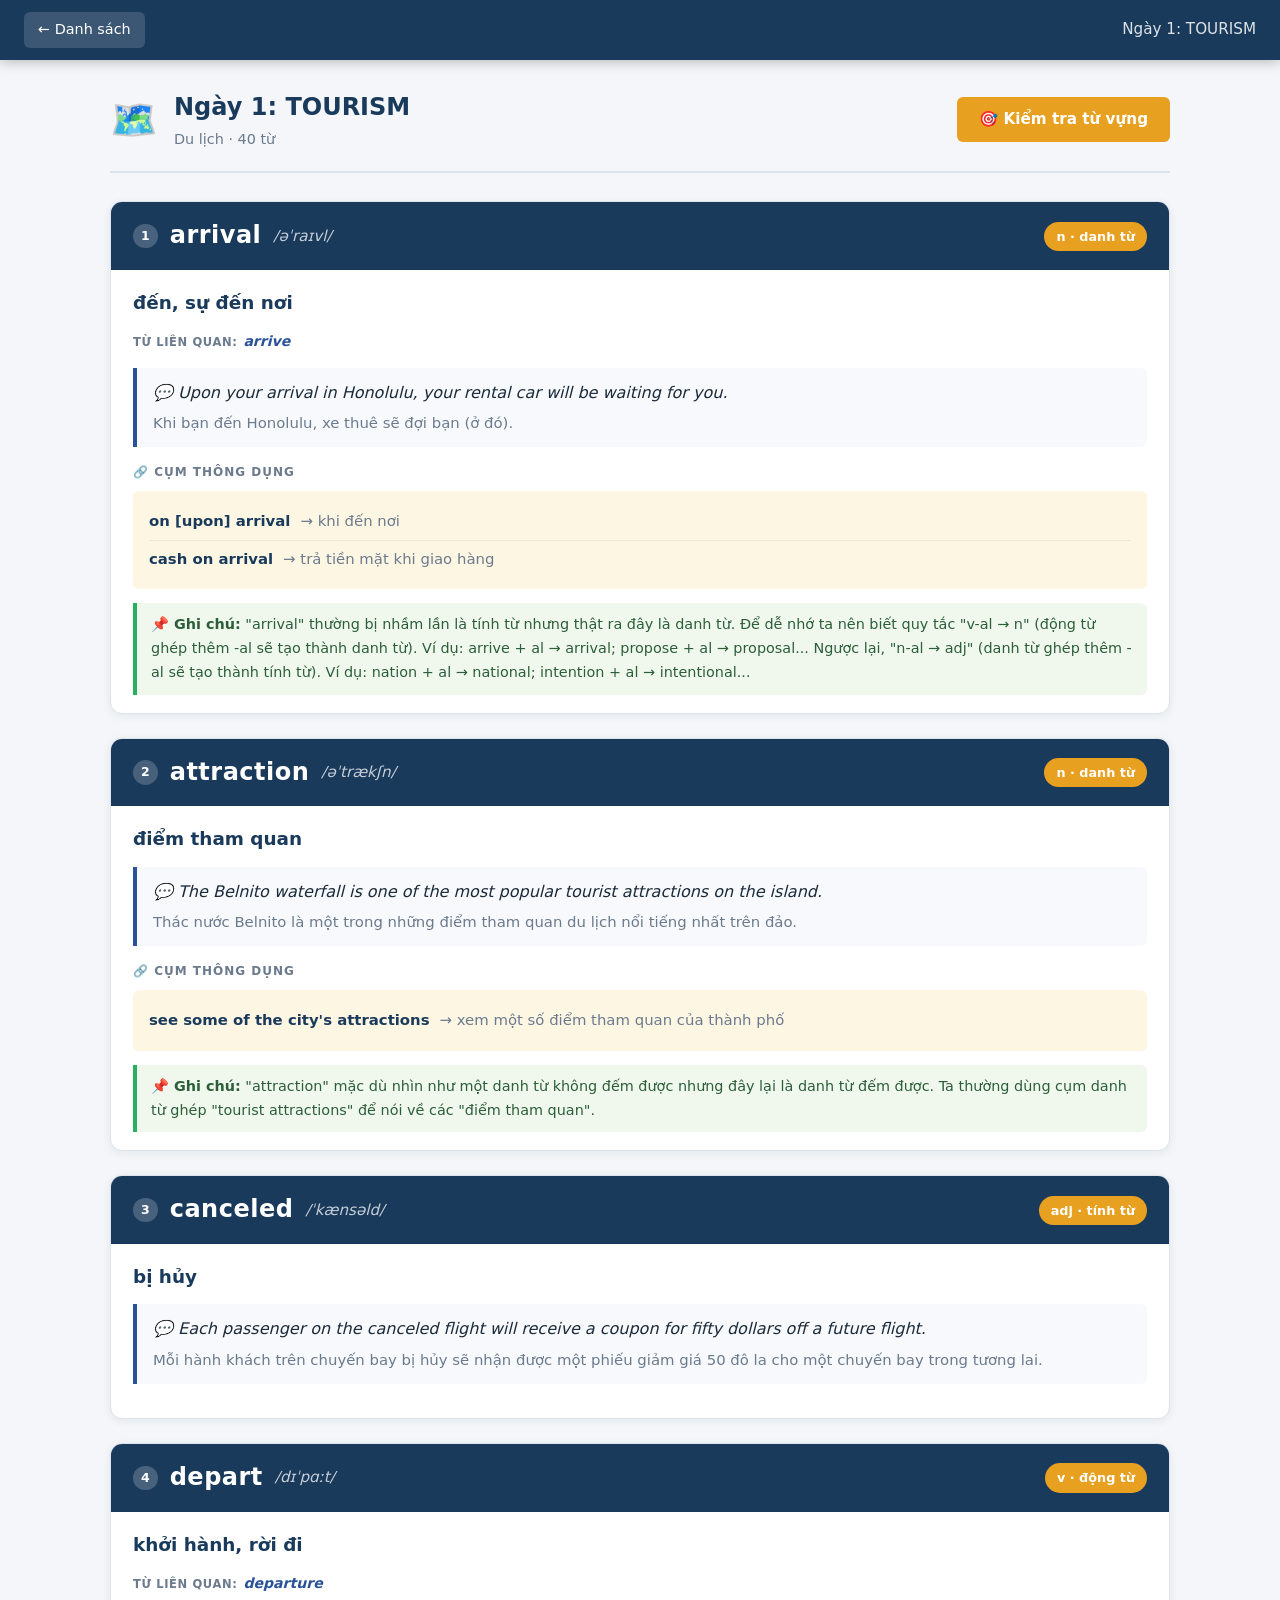
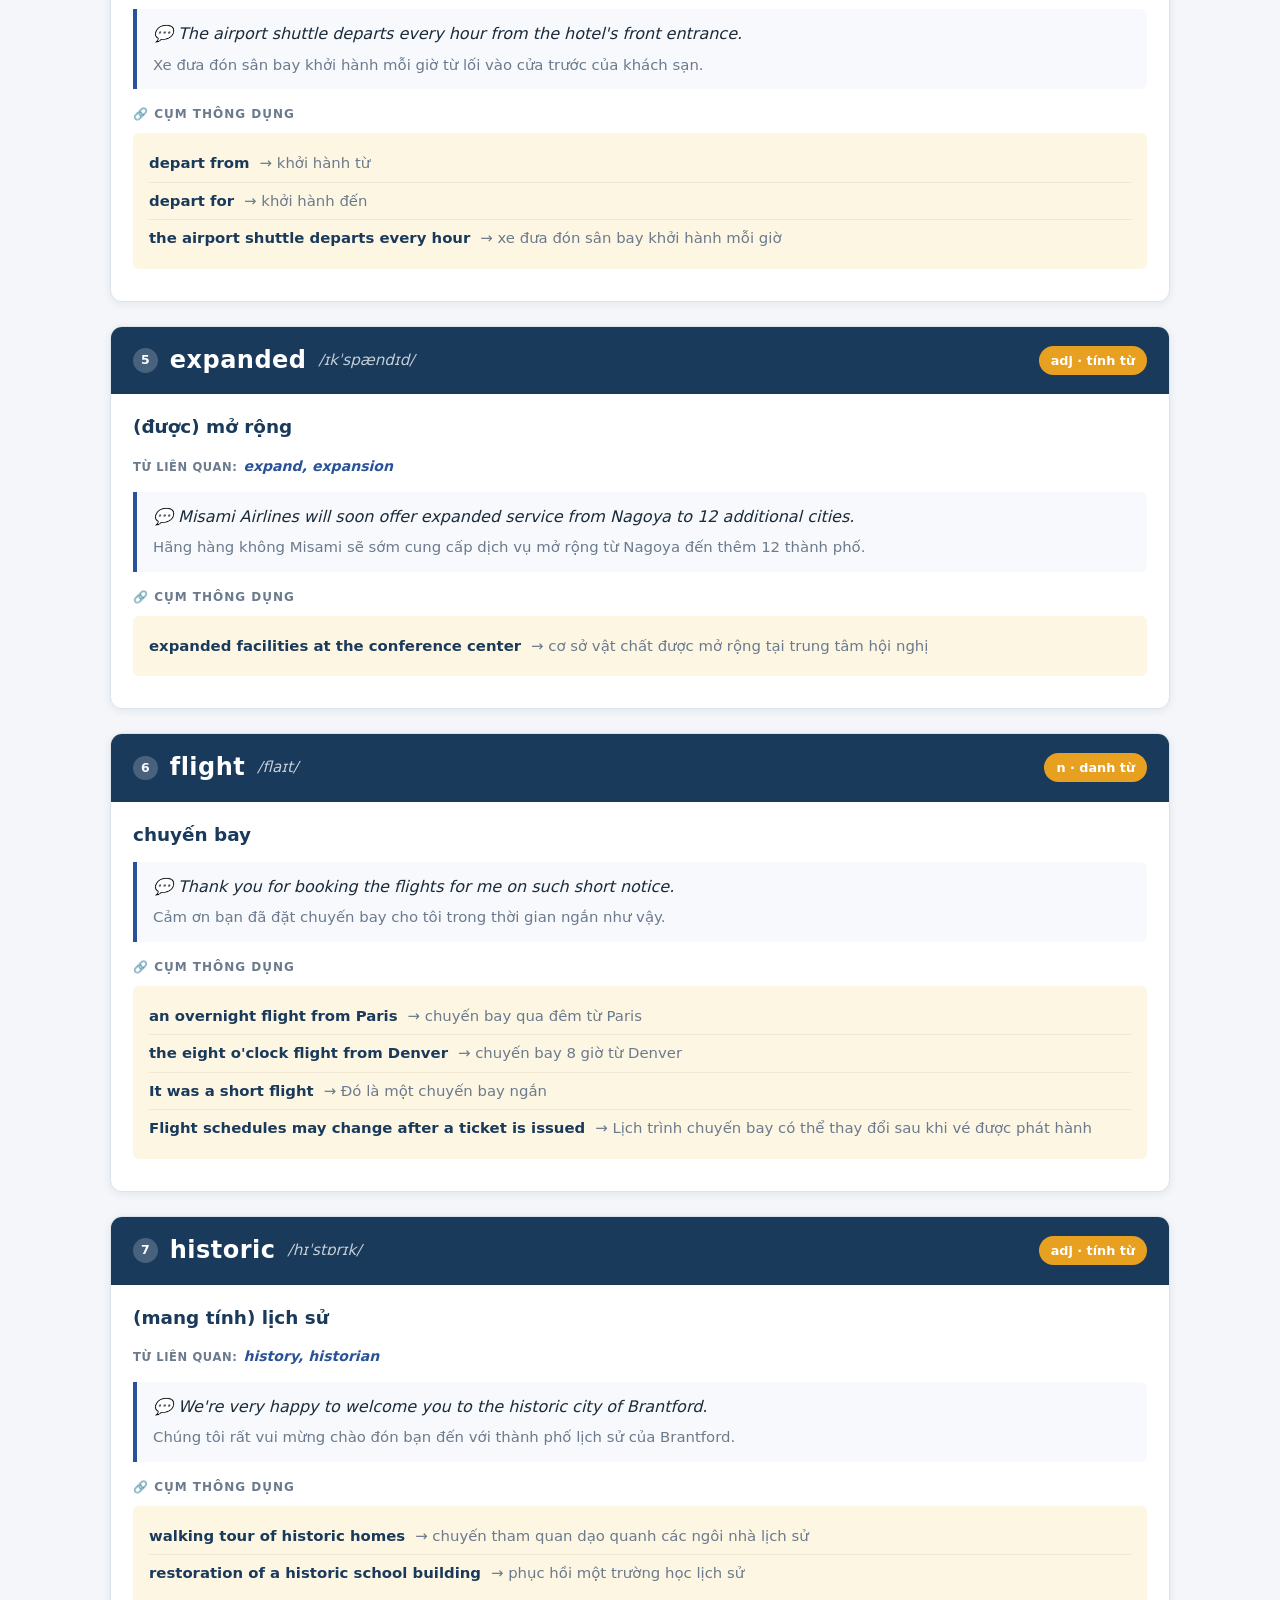
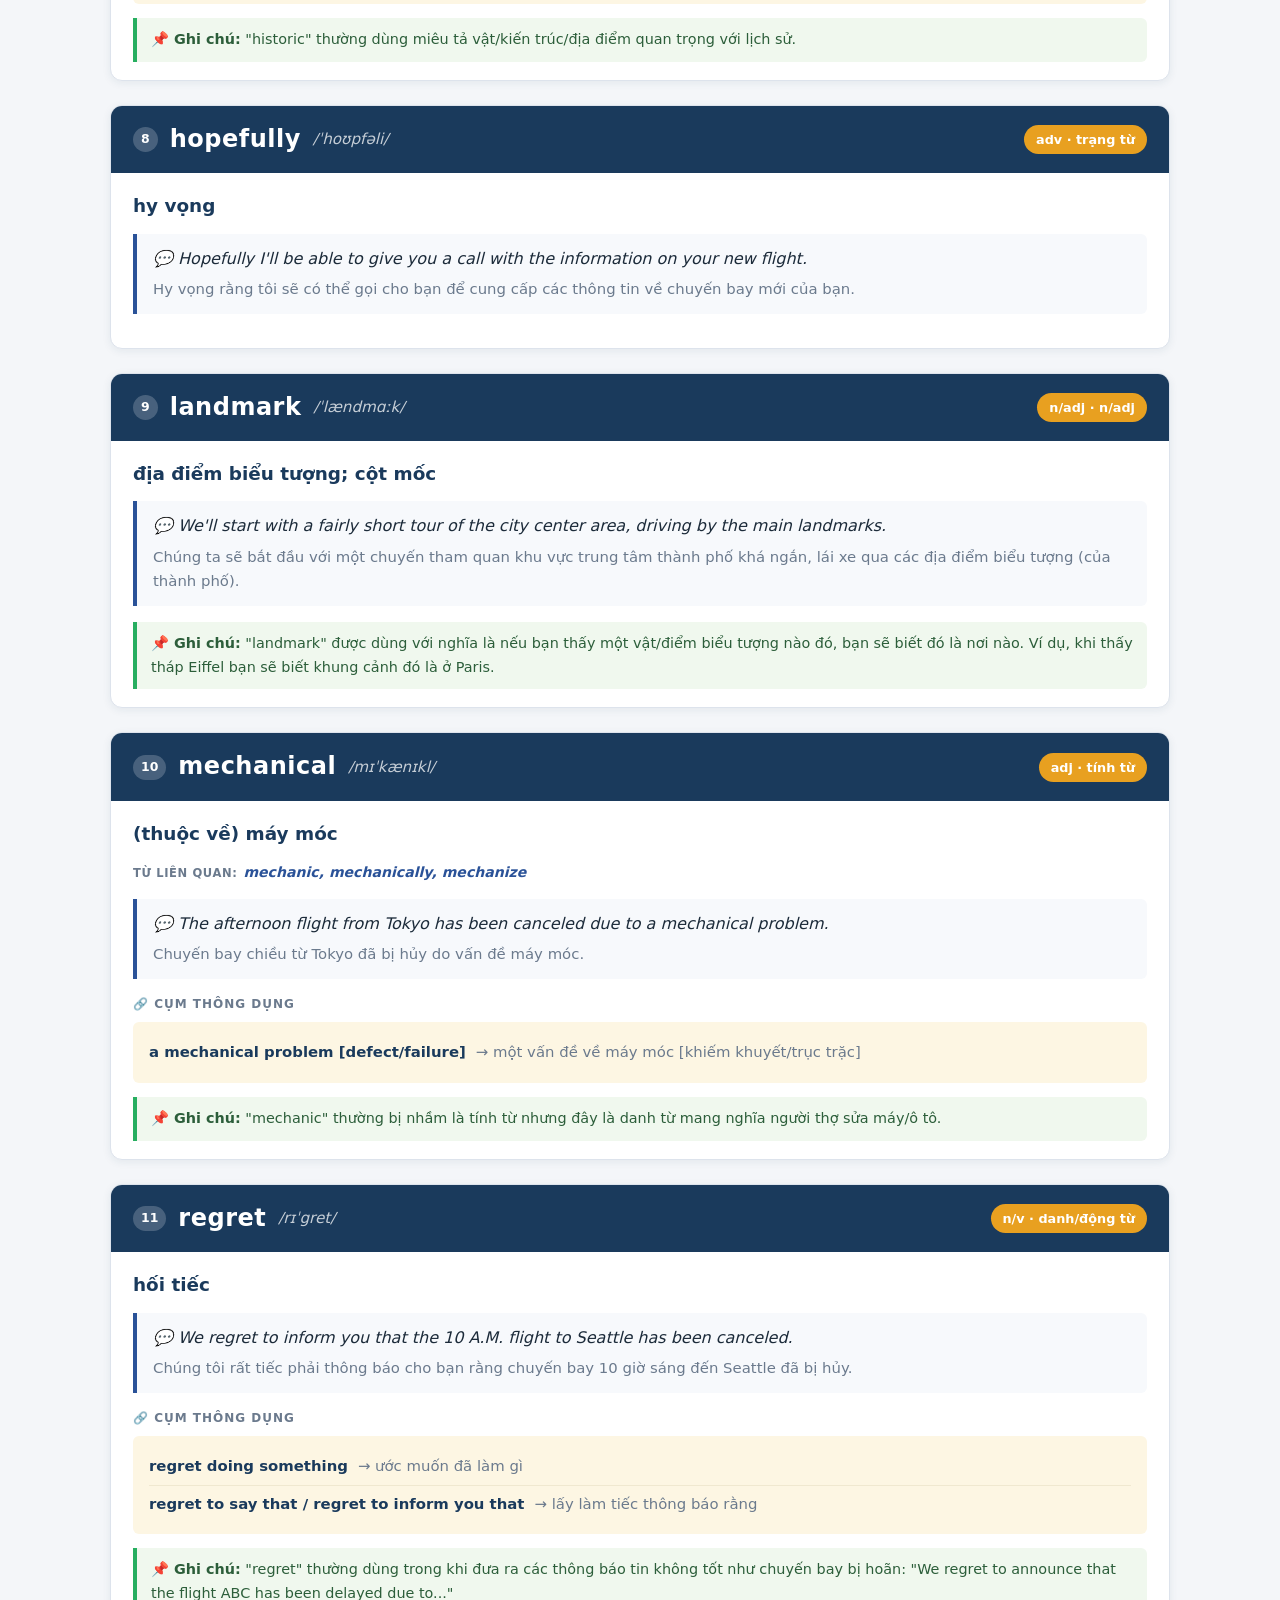
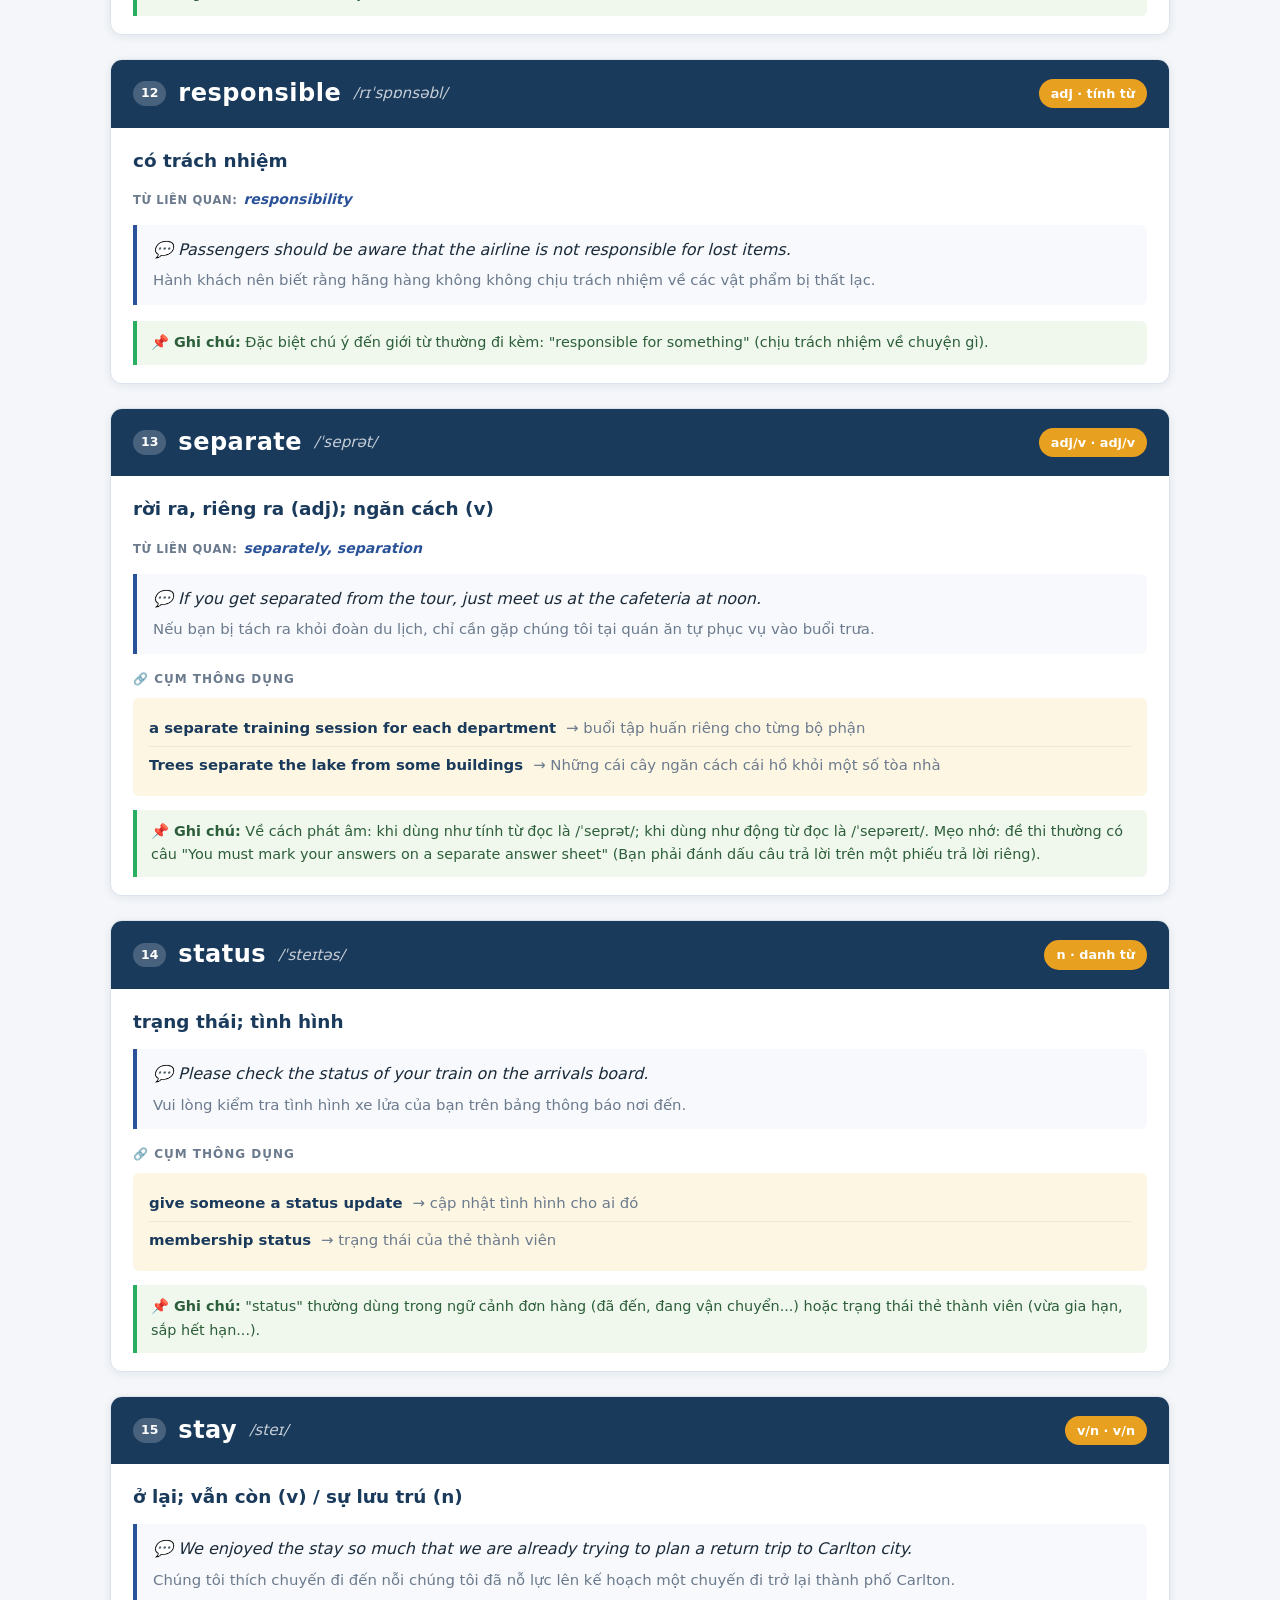
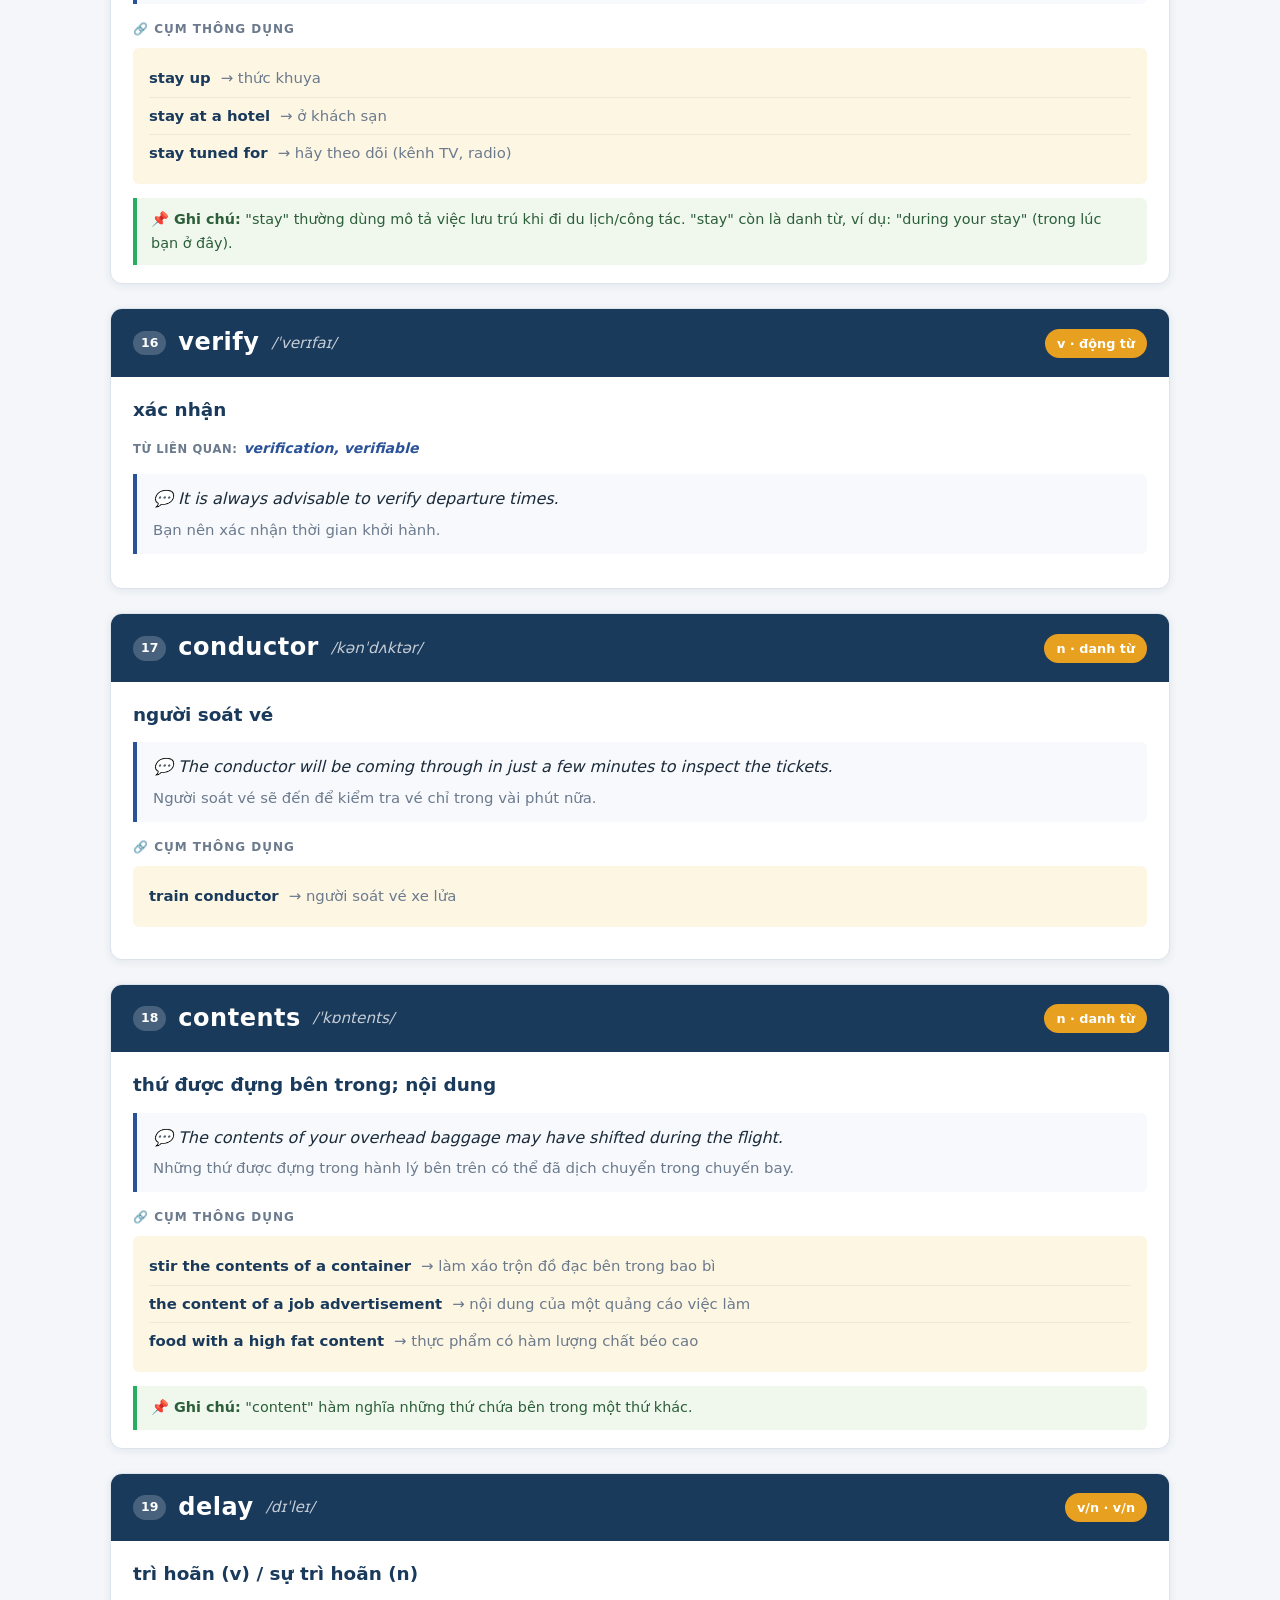
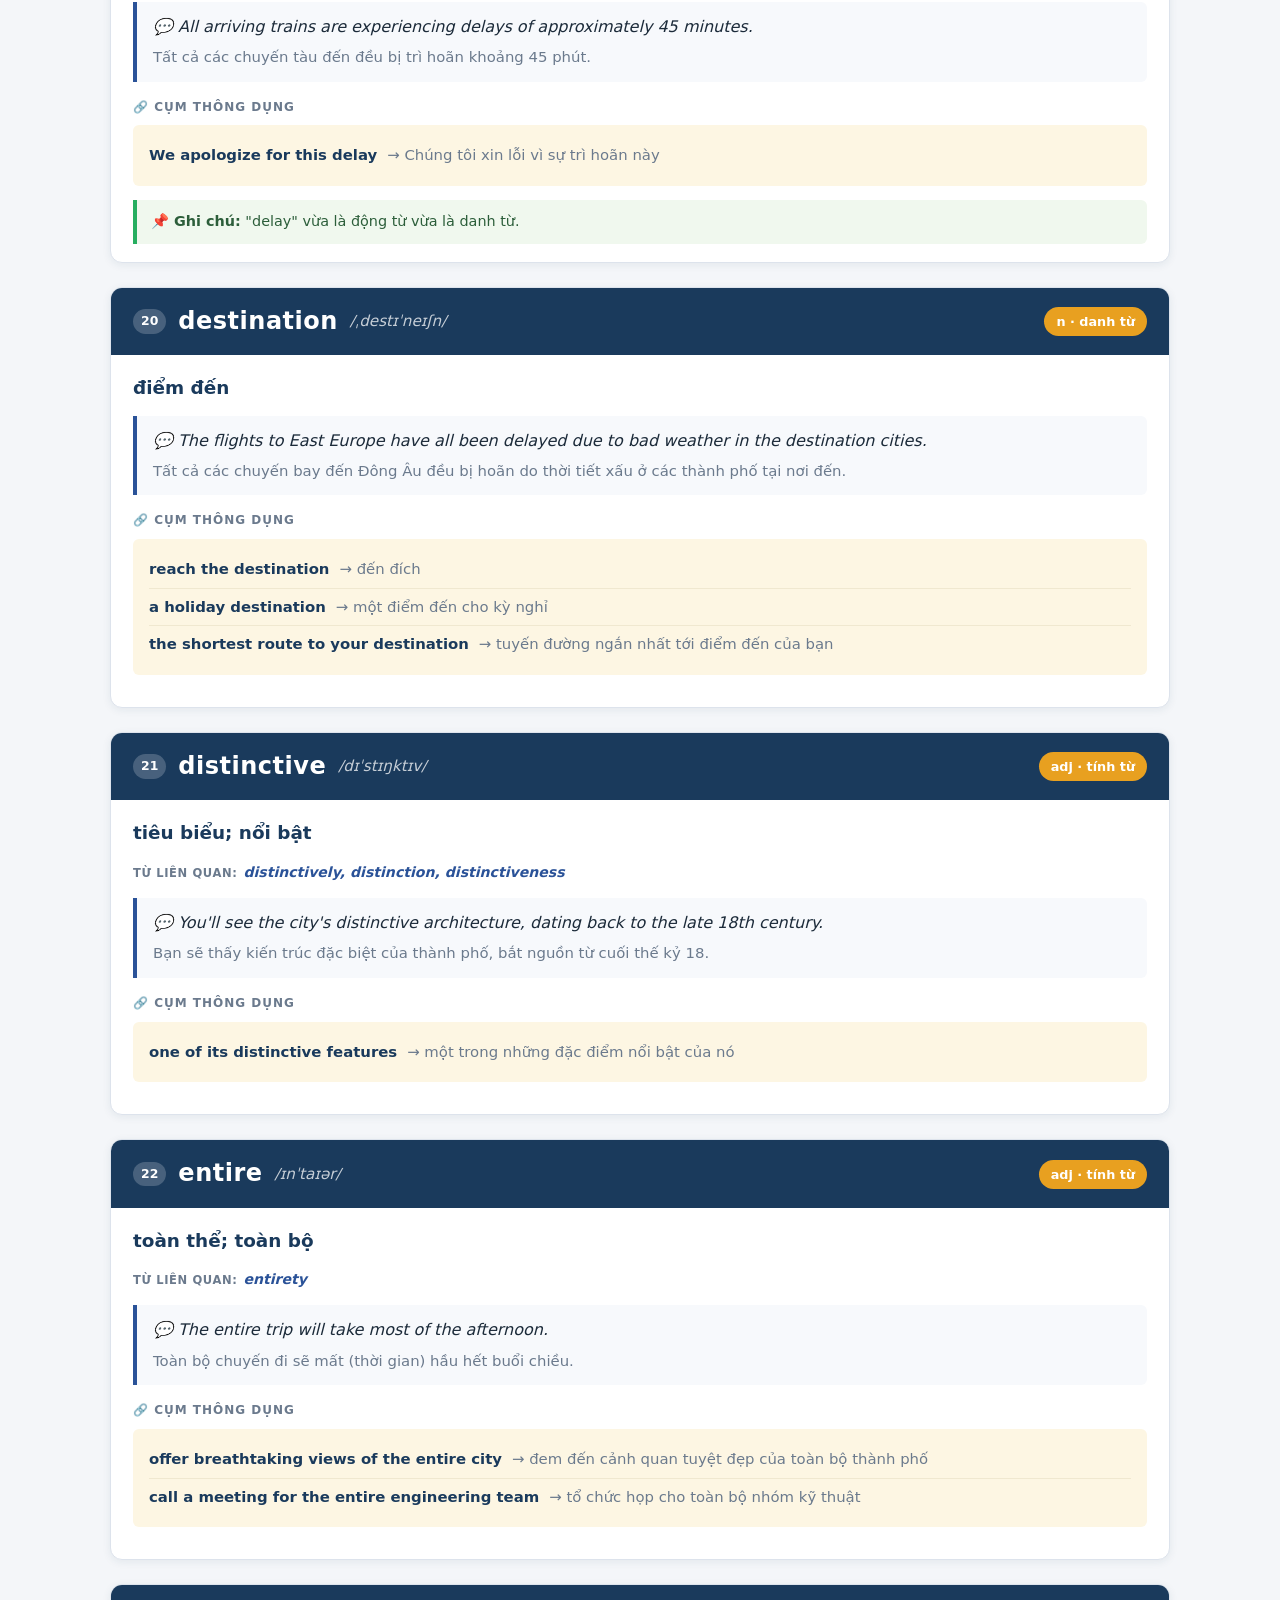
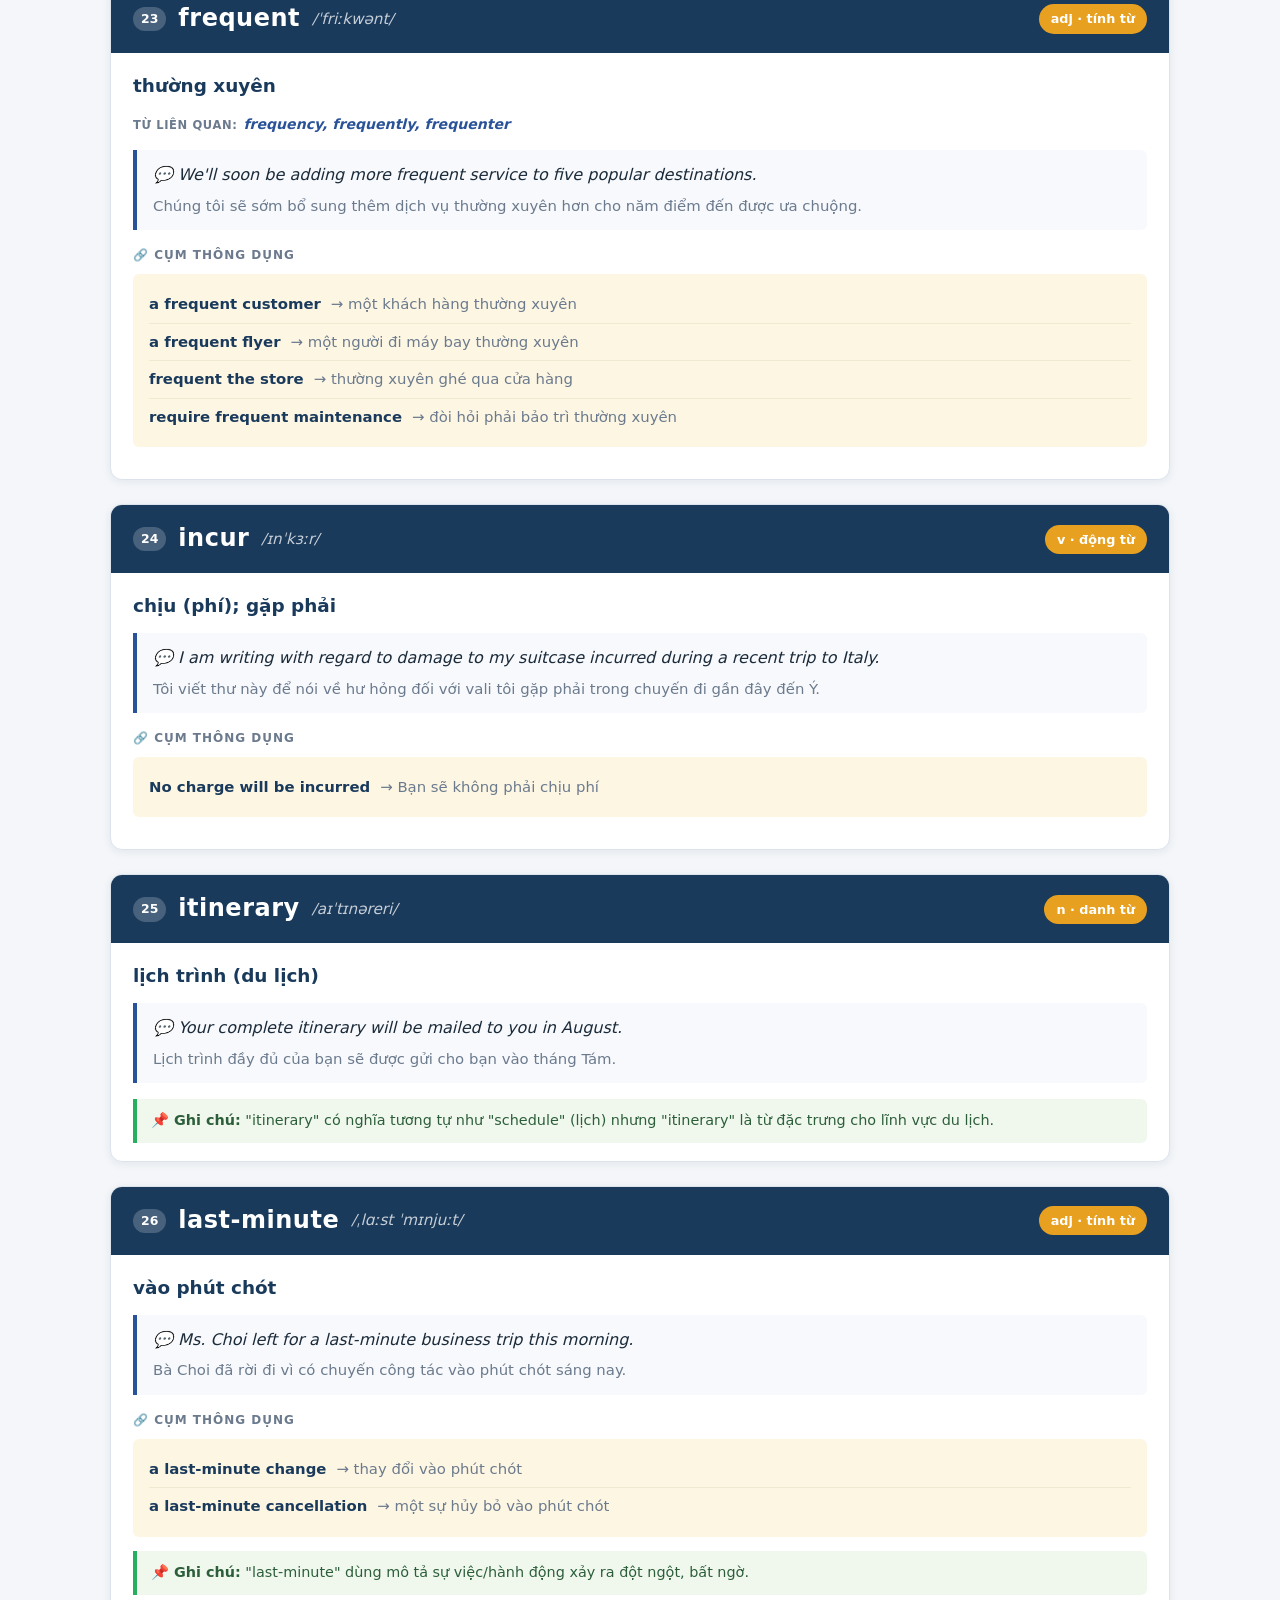
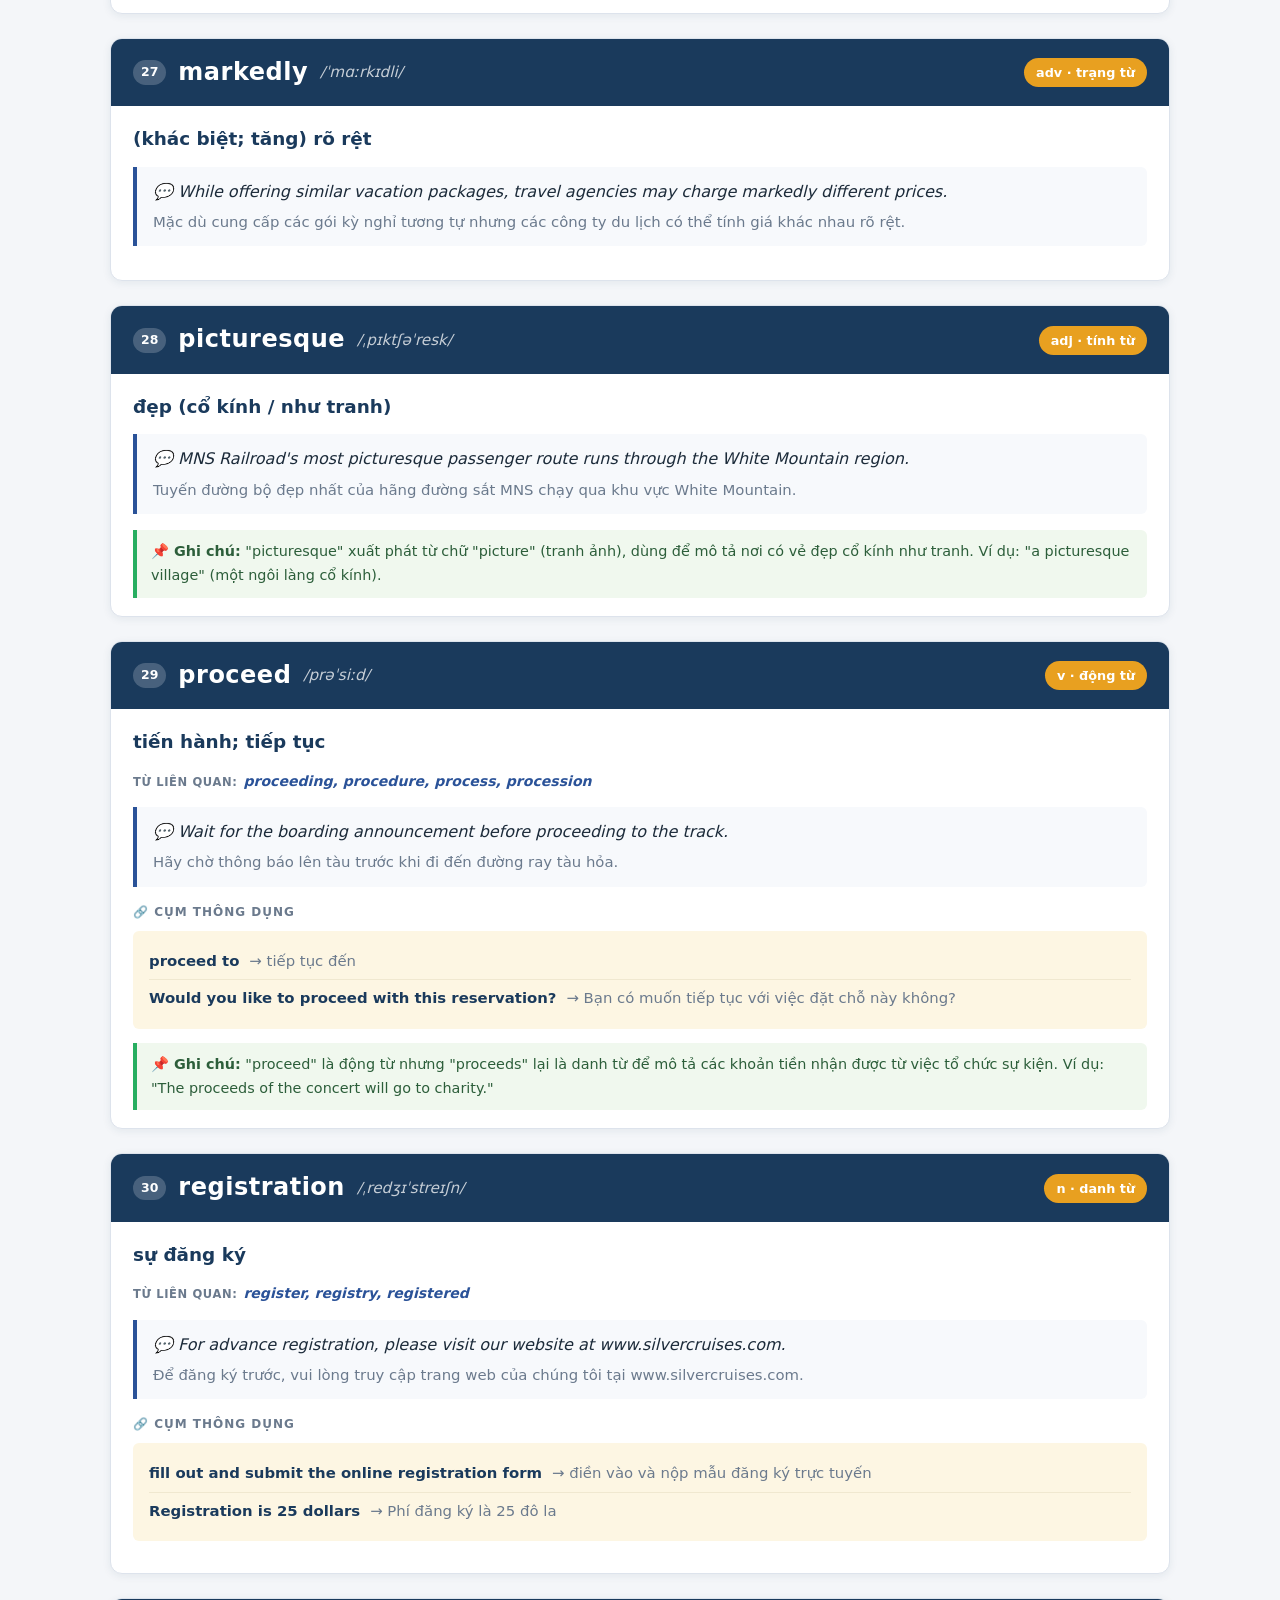
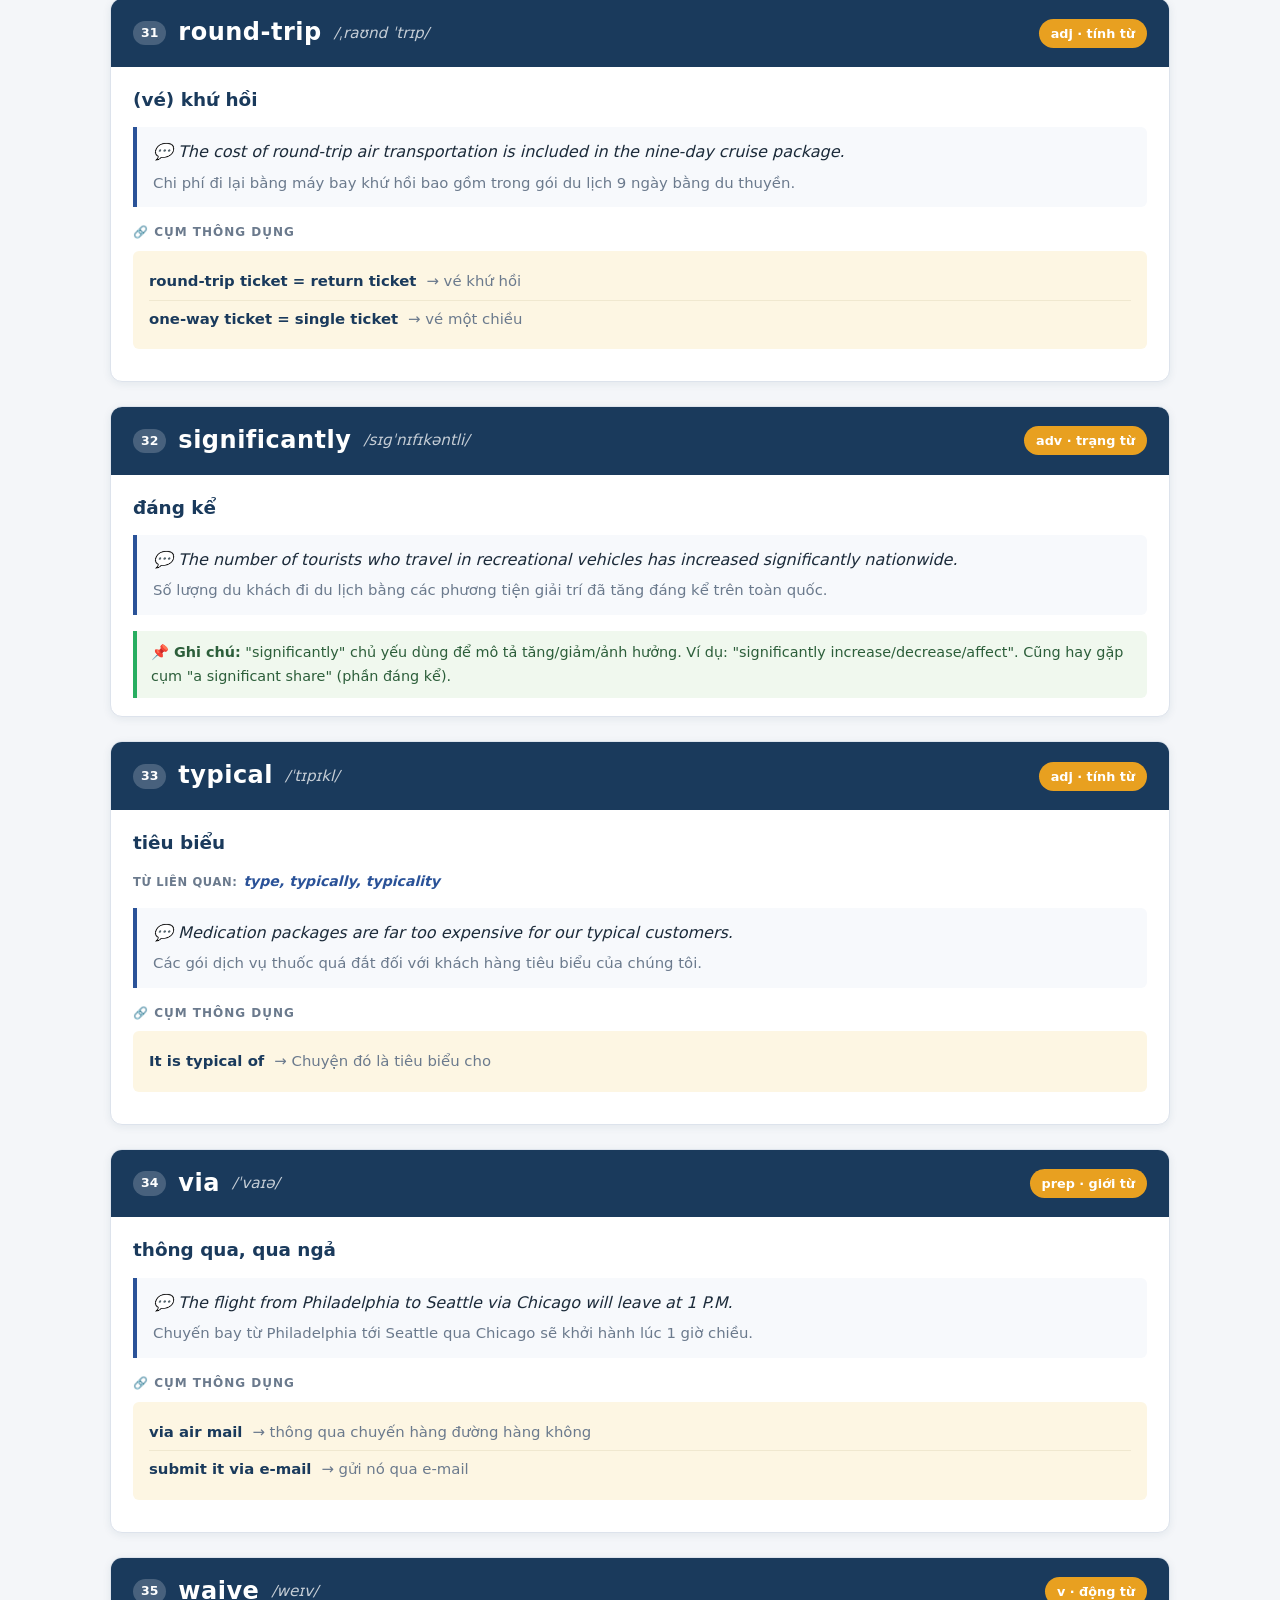
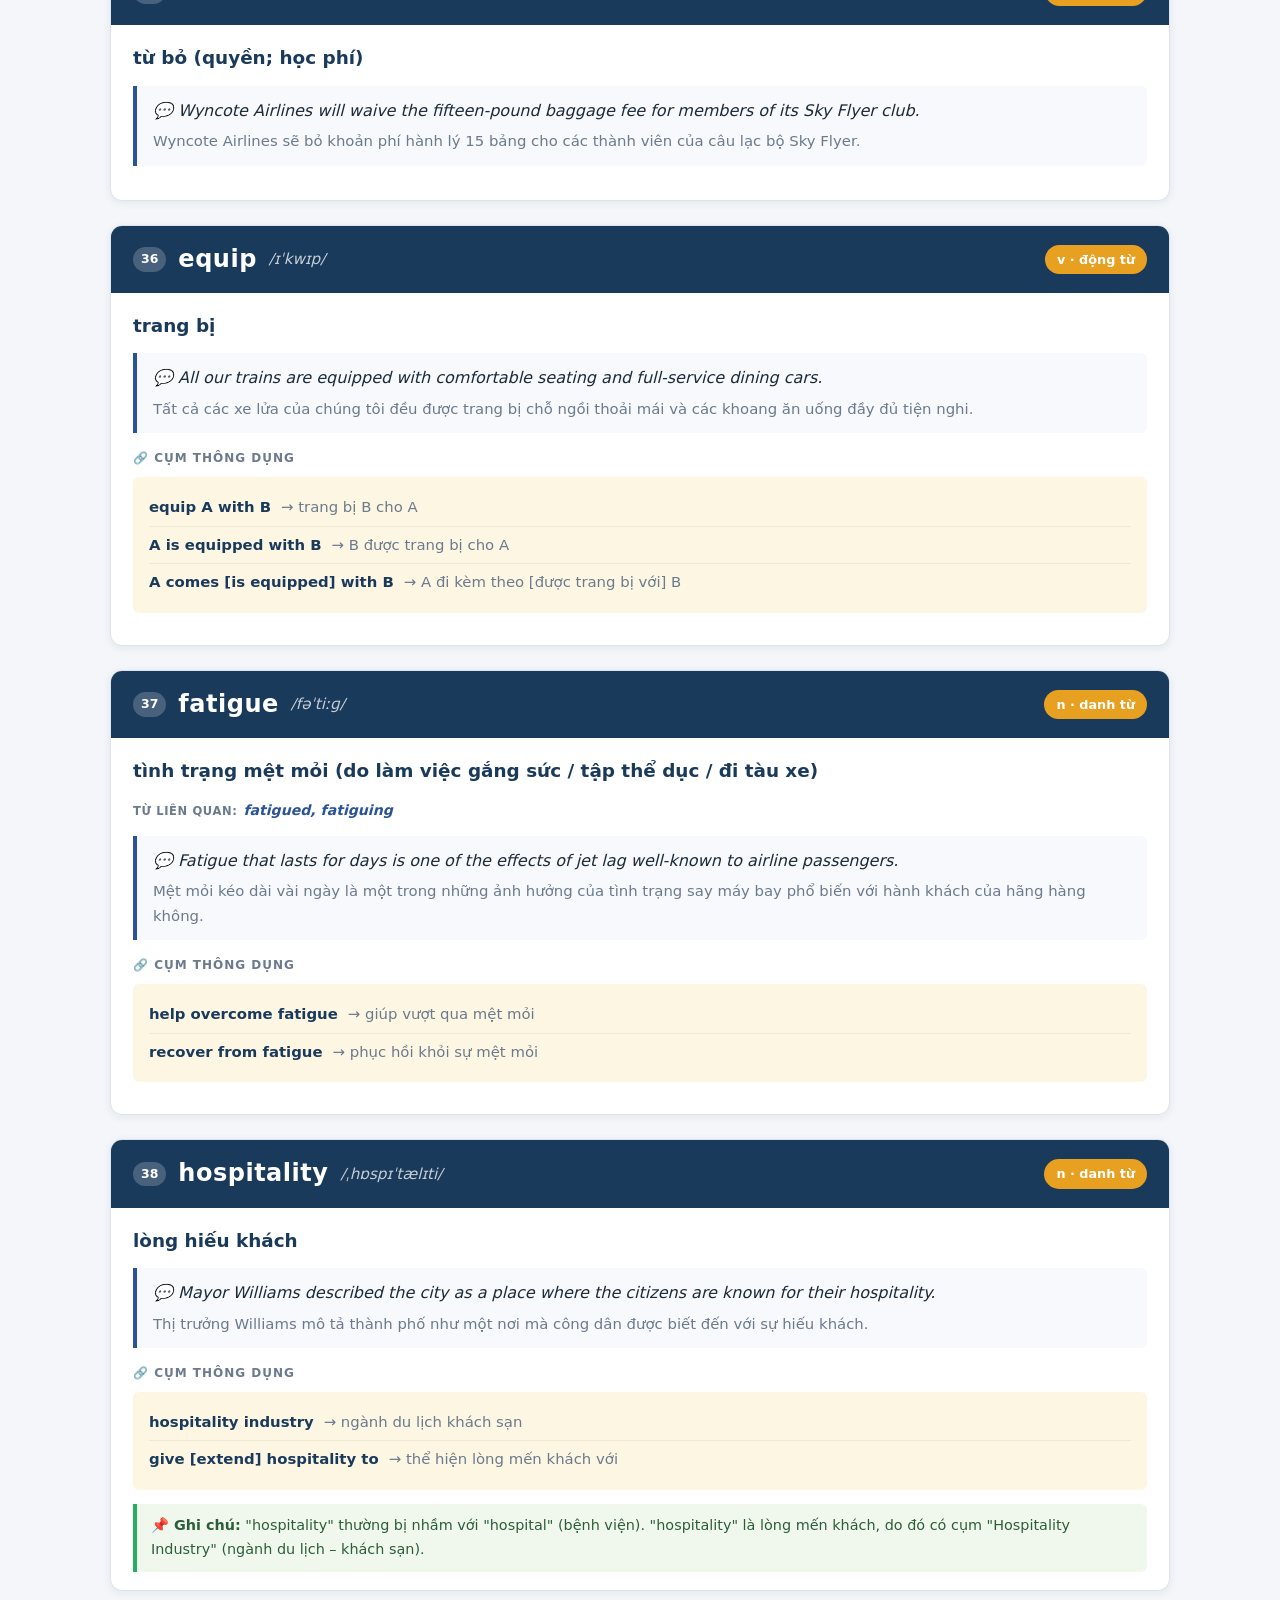
==== 30-days-vocab/day.html @ e2f681e1 "30 days vocabularies" ====
<!DOCTYPE html>
<html lang="vi">
<head>
  <meta charset="UTF-8" />
  <meta name="viewport" content="width=device-width, initial-scale=1.0" />
  <title>Day – 30 Ngày Từ Vựng ETS</title>
  <link rel="stylesheet" href="style.css" />
</head>
<body>
  <nav class="navbar">
    <a class="navbar-back" href="index.html">← Danh sách</a>
    <span class="navbar-spacer"></span>
    <span class="navbar-title" id="navTitle">Từ vựng</span>
  </nav>

  <div class="container">
    <div class="day-header">
      <div class="day-header-left">
        <span class="day-icon-large" id="dayIcon"></span>
        <div class="day-header-title">
          <h2 id="dayTitle"></h2>
          <p id="daySubtitle"></p>
        </div>
      </div>
      <a class="btn-quiz" id="quizBtn" href="#">🎯 Kiểm tra từ vựng</a>
    </div>

    <div class="vocab-list" id="vocabList"></div>
  </div>

  <script src="data/topics.js"></script>
  <script>
    const params  = new URLSearchParams(window.location.search);
    const dayNum  = parseInt(params.get('day')) || 1;
    const dayInfo = DAYS_TOPICS.find(d => d.day === dayNum) || DAYS_TOPICS[0];

    // Dynamically load the day's vocabulary file, then render
    const script = document.createElement('script');
    script.src   = `data/day-${String(dayNum).padStart(2,'0')}.js`;
    script.onload = renderPage;
    script.onerror = () => renderPage();
    document.head.appendChild(script);

    function renderPage() {
      const words = (typeof DAY_VOCAB !== 'undefined') ? DAY_VOCAB : [];

    // ---- HEAD ----
    document.title = `Day ${dayNum}: ${dayInfo.topic} – 30 Ngày Từ Vựng ETS`;
    document.getElementById('navTitle').textContent    = `Ngày ${dayNum}: ${dayInfo.topic}`;
    document.getElementById('dayIcon').textContent     = dayInfo.icon;
    document.getElementById('dayTitle').textContent    = `Ngày ${dayNum}: ${dayInfo.topic}`;
    document.getElementById('daySubtitle').textContent = `${dayInfo.topicVi} · ${words.length} từ`;
    document.getElementById('quizBtn').href            = `quiz.html?day=${dayNum}`;

    // ---- POS labels ----
    const posLabel = { n: 'danh từ', v: 'động từ', adj: 'tính từ', adv: 'trạng từ', 'n/v': 'danh/động từ', 'adj/n': 'tính từ/danh từ', prep: 'giới từ', conj: 'liên từ', phr: 'cụm từ' };

    // ---- RENDER ----
    const list = document.getElementById('vocabList');

    words.forEach((w, i) => {
      const card = document.createElement('div');
      card.className = 'word-card';

      const related = w.related && w.related.length
        ? `<div class="word-related">
             <span class="related-label">Từ liên quan:</span>
             <span class="related-words">${w.related.join(', ')}</span>
           </div>`
        : '';

      const phrases = w.phrases && w.phrases.length
        ? `<div class="section-label">🔗 Cụm thông dụng</div>
           <div class="phrases-block">
             ${w.phrases.map(p =>
               `<div class="phrase-item">
                  <span class="phrase-en">${p.en}</span>
                  <span class="phrase-vi">→ ${p.vi}</span>
                </div>`
             ).join('')}
           </div>`
        : '';

      const note = w.note
        ? `<div class="note-block">
             <strong>📌 Ghi chú:</strong> ${w.note}
           </div>`
        : '';

      card.innerHTML = `
        <div class="word-card-header">
          <span class="word-card-number">${i + 1}</span>
          <span class="word-title">${w.word}</span>
          <span class="word-phonetic">${w.phonetic}</span>
          <span class="word-pos-badge">${w.pos} · ${posLabel[w.pos] || w.pos}</span>
        </div>
        <div class="word-card-body">
          <div style="font-size:1.15rem;font-weight:700;color:#1a3a5c;margin-bottom:12px;">
            ${w.meaning}
          </div>
          ${related}
          <div class="word-example">
            <div class="en">💬 ${w.example}</div>
            <div class="vi">${w.exampleVi}</div>
          </div>
          ${phrases}
          ${note}
        </div>
      `;
      list.appendChild(card);
    });

    if (!words.length) {
      list.innerHTML = '<p style="color:#6b7a8d;padding:32px 0;text-align:center;">Dữ liệu từ vựng cho ngày này chưa được cập nhật.</p>';
    }
    } // end renderPage
  </script>
</body>
</html>
---- 30-days-vocab/style.css ----
/* ===== DESIGN TOKENS ===== */
:root {
  --primary:        #1a3a5c;
  --primary-light:  #2a5298;
  --accent:         #e8a020;
  --accent-hover:   #d08010;
  --bg:             #f4f6f9;
  --card-bg:        #ffffff;
  --text:           #1c2b3a;
  --text-muted:     #6b7a8d;
  --border:         #dde3ec;
  --success:        #27ae60;
  --danger:         #e74c3c;
  --tag-pos-bg:     #eaf0fb;
  --tag-pos-color:  #2a5298;
  --phrase-bg:      #fdf6e3;
  --note-bg:        #f0f8ee;
  --note-border:    #27ae60;
  --radius-sm:      6px;
  --radius-md:      12px;
  --radius-lg:      20px;
  --shadow-sm:      0 2px 8px rgba(26,58,92,.08);
  --shadow-md:      0 4px 20px rgba(26,58,92,.14);
  --shadow-lg:      0 8px 36px rgba(26,58,92,.18);
  --transition:     .22s cubic-bezier(.4,0,.2,1);
}

/* ===== RESET & BASE ===== */
*, *::before, *::after { box-sizing: border-box; margin: 0; padding: 0; }
html { scroll-behavior: smooth; }
body {
  font-family: 'Segoe UI', 'Inter', system-ui, sans-serif;
  font-size: 17px;
  background: var(--bg);
  color: var(--text);
  line-height: 1.65;
  min-height: 100vh;
}
a { text-decoration: none; color: inherit; }

/* ===== NAVBAR ===== */
.navbar {
  background: var(--primary);
  color: #fff;
  padding: 0 24px;
  height: 60px;
  display: flex;
  align-items: center;
  gap: 16px;
  position: sticky;
  top: 0;
  z-index: 100;
  box-shadow: 0 2px 12px rgba(0,0,0,.25);
}
.navbar-brand {
  font-size: 1.2rem;
  font-weight: 700;
  letter-spacing: .5px;
  display: flex;
  align-items: center;
  gap: 8px;
}
.navbar-back {
  background: rgba(255,255,255,.15);
  border: none;
  color: #fff;
  padding: 6px 14px;
  border-radius: var(--radius-sm);
  cursor: pointer;
  font-size: .9rem;
  transition: background var(--transition);
  display: flex;
  align-items: center;
  gap: 6px;
}
.navbar-back:hover { background: rgba(255,255,255,.28); }
.navbar-spacer { flex: 1; }
.navbar-title {
  font-size: .95rem;
  opacity: .85;
}

/* ===== PAGE HERO ===== */
.hero {
  background: linear-gradient(135deg, var(--primary) 0%, var(--primary-light) 100%);
  color: #fff;
  padding: 56px 24px 48px;
  text-align: center;
}
.hero-icon { font-size: 3rem; margin-bottom: 12px; }
.hero h1 { font-size: 2rem; font-weight: 800; margin-bottom: 8px; }
.hero p { opacity: .82; font-size: 1rem; max-width: 520px; margin: 0 auto; }

/* ===== CONTAINER ===== */
.container {
  max-width: 1100px;
  margin: 0 auto;
  padding: 0 20px;
}

/* ===== DAY CARDS GRID (overview) ===== */
.grid-header {
  padding: 32px 0 16px;
  display: flex;
  align-items: center;
  justify-content: space-between;
  flex-wrap: wrap;
  gap: 12px;
}
.grid-header h2 { font-size: 1.2rem; color: var(--text-muted); font-weight: 600; }

.days-grid {
  display: grid;
  grid-template-columns: repeat(auto-fill, minmax(200px, 1fr));
  gap: 16px;
  padding-bottom: 48px;
}

.day-card {
  background: var(--card-bg);
  border-radius: var(--radius-md);
  border: 2px solid var(--border);
  padding: 22px 18px 18px;
  cursor: pointer;
  transition: transform var(--transition), box-shadow var(--transition), border-color var(--transition);
  display: flex;
  flex-direction: column;
  gap: 8px;
  position: relative;
  overflow: hidden;
}
.day-card::before {
  content: '';
  position: absolute;
  top: 0; left: 0; right: 0;
  height: 4px;
  background: linear-gradient(90deg, var(--primary), var(--primary-light));
  opacity: 0;
  transition: opacity var(--transition);
}
.day-card:hover {
  transform: translateY(-4px);
  box-shadow: var(--shadow-md);
  border-color: var(--primary-light);
}
.day-card:hover::before { opacity: 1; }

.day-card-number {
  font-size: .78rem;
  font-weight: 700;
  color: var(--text-muted);
  text-transform: uppercase;
  letter-spacing: .8px;
}
.day-card-icon { font-size: 1.8rem; }
.day-card-topic {
  font-size: .85rem;
  font-weight: 700;
  color: var(--primary);
}
.day-card-topic-vi {
  font-size: .78rem;
  color: var(--text-muted);
}
.day-card-badge {
  position: absolute;
  top: 12px; right: 12px;
  background: var(--accent);
  color: #fff;
  font-size: .65rem;
  font-weight: 700;
  padding: 2px 7px;
  border-radius: 20px;
}

/* ===== VOCAB DAY PAGE ===== */
.day-header {
  padding: 28px 0 20px;
  border-bottom: 2px solid var(--border);
  margin-bottom: 28px;
  display: flex;
  align-items: center;
  justify-content: space-between;
  flex-wrap: wrap;
  gap: 12px;
}
.day-header-left { display: flex; align-items: center; gap: 16px; }
.day-icon-large { font-size: 2.4rem; }
.day-header-title h2 { font-size: 1.5rem; font-weight: 800; color: var(--primary); }
.day-header-title p { color: var(--text-muted); font-size: .9rem; }
.btn-quiz {
  background: var(--accent);
  color: #fff;
  border: none;
  padding: 10px 22px;
  border-radius: var(--radius-sm);
  font-size: .95rem;
  font-weight: 600;
  cursor: pointer;
  transition: background var(--transition), transform var(--transition);
  display: flex;
  align-items: center;
  gap: 8px;
  text-decoration: none;
}
.btn-quiz:hover { background: var(--accent-hover); transform: translateY(-1px); }

/* ===== WORD CARD ===== */
.vocab-list { display: flex; flex-direction: column; gap: 24px; padding-bottom: 48px; }

.word-card {
  background: var(--card-bg);
  border-radius: var(--radius-md);
  border: 1px solid var(--border);
  box-shadow: var(--shadow-sm);
  overflow: hidden;
  transition: box-shadow var(--transition);
}
.word-card:hover { box-shadow: var(--shadow-md); }

.word-card-header {
  background: var(--primary);
  color: #fff;
  padding: 14px 22px;
  display: flex;
  align-items: center;
  gap: 12px;
  flex-wrap: wrap;
}
.word-card-number {
  font-size: .78rem;
  font-weight: 700;
  background: rgba(255,255,255,.2);
  padding: 2px 8px;
  border-radius: 20px;
}
.word-title {
  font-size: 1.5rem;
  font-weight: 800;
  letter-spacing: .5px;
}
.word-phonetic {
  font-size: .95rem;
  opacity: .75;
  font-style: italic;
}
.word-pos-badge {
  background: var(--accent);
  color: #fff;
  font-size: .8rem;
  font-weight: 700;
  padding: 4px 12px;
  border-radius: 20px;
  margin-left: auto;
  white-space: nowrap;
}
.word-meaning-header {
  font-size: 1.05rem;
  font-weight: 600;
  color: rgba(255,255,255,.9);
}

.word-card-body { padding: 18px 22px; }

.word-related {
  display: flex;
  align-items: baseline;
  gap: 6px;
  margin-bottom: 14px;
  font-size: .88rem;
}
.related-label {
  font-size: .72rem;
  font-weight: 700;
  text-transform: uppercase;
  letter-spacing: .6px;
  color: var(--text-muted);
  white-space: nowrap;
}
.related-words {
  color: var(--primary-light);
  font-style: italic;
  font-weight: 600;
}

.word-example {
  background: #f7f9fc;
  border-left: 4px solid var(--primary-light);
  border-radius: 0 var(--radius-sm) var(--radius-sm) 0;
  padding: 12px 16px;
  margin-bottom: 16px;
}
.word-example .en {
  font-size: 1rem;
  font-style: italic;
  color: var(--text);
  margin-bottom: 5px;
}
.word-example .vi {
  font-size: .93rem;
  color: var(--text-muted);
}

.section-label {
  font-size: .75rem;
  font-weight: 800;
  text-transform: uppercase;
  letter-spacing: 1px;
  color: var(--text-muted);
  margin-bottom: 8px;
}

.phrases-block {
  background: var(--phrase-bg);
  border-radius: var(--radius-sm);
  padding: 12px 16px;
  margin-bottom: 14px;
}
.phrase-item {
  display: flex;
  gap: 10px;
  padding: 6px 0;
  border-bottom: 1px solid #f0e8d0;
  font-size: .93rem;
}
.phrase-item:last-child { border-bottom: none; }
.phrase-en { font-weight: 600; color: var(--primary); flex: 0 0 auto; max-width: 55%; }
.phrase-vi { color: var(--text-muted); }

.note-block {
  background: var(--note-bg);
  border-left: 4px solid var(--note-border);
  border-radius: 0 var(--radius-sm) var(--radius-sm) 0;
  padding: 10px 14px;
  font-size: .9rem;
  color: #2c5e3a;
  line-height: 1.65;
}
.note-block strong { display: inline-flex; align-items: center; gap: 4px; }

/* ===== QUIZ PAGE ===== */
.quiz-container { max-width: 760px; margin: 0 auto; padding: 32px 20px 56px; }

.quiz-header {
  text-align: center;
  margin-bottom: 32px;
}
.quiz-header h2 { font-size: 1.5rem; font-weight: 800; color: var(--primary); margin-bottom: 6px; }
.quiz-header p { color: var(--text-muted); }

.quiz-score-bar {
  background: var(--card-bg);
  border-radius: var(--radius-md);
  border: 1px solid var(--border);
  padding: 16px 22px;
  margin-bottom: 28px;
  display: flex;
  align-items: center;
  gap: 16px;
  flex-wrap: wrap;
}
.score-label { font-size: .9rem; color: var(--text-muted); }
.score-value { font-size: 1.4rem; font-weight: 800; color: var(--primary); }
.score-progress { flex: 1; min-width: 120px; background: var(--border); height: 8px; border-radius: 8px; overflow: hidden; }
.score-progress-fill { height: 100%; background: linear-gradient(90deg, var(--primary), var(--accent)); border-radius: 8px; transition: width .5s; }

.match-section { display: grid; grid-template-columns: 1fr 1fr; gap: 24px; }

.match-column-label {
  font-size: .78rem;
  font-weight: 800;
  text-transform: uppercase;
  letter-spacing: 1px;
  color: var(--text-muted);
  margin-bottom: 10px;
  text-align: center;
}

.match-items { display: flex; flex-direction: column; gap: 10px; }

.match-item {
  background: var(--card-bg);
  border: 2px solid var(--border);
  border-radius: var(--radius-sm);
  padding: 13px 16px;
  cursor: pointer;
  transition: all var(--transition);
  font-size: .92rem;
  font-weight: 500;
  text-align: center;
  user-select: none;
  min-height: 52px;
  display: flex;
  align-items: center;
  justify-content: center;
}
.match-item:hover:not(.matched):not(.incorrect) {
  border-color: var(--primary-light);
  background: var(--tag-pos-bg);
}
.match-item.selected {
  border-color: var(--accent);
  background: #fef9ec;
  color: var(--accent-hover);
  font-weight: 700;
  transform: scale(1.02);
}
.match-item.matched {
  border-color: var(--success);
  background: #eafaf1;
  color: var(--success);
  cursor: default;
  opacity: .85;
}
.match-item.incorrect {
  border-color: var(--danger);
  background: #fdecea;
  color: var(--danger);
  animation: shake .3s;
}
.match-item.dimmed { opacity: .4; cursor: default; }

@keyframes shake {
  0%,100% { transform: translateX(0); }
  25% { transform: translateX(-6px); }
  75% { transform: translateX(6px); }
}

.quiz-actions {
  margin-top: 32px;
  display: flex;
  justify-content: center;
  gap: 14px;
  flex-wrap: wrap;
}
.btn-primary {
  background: var(--primary);
  color: #fff;
  border: none;
  padding: 11px 26px;
  border-radius: var(--radius-sm);
  font-size: .95rem;
  font-weight: 600;
  cursor: pointer;
  transition: background var(--transition), transform var(--transition);
  display: flex;
  align-items: center;
  gap: 8px;
}
.btn-primary:hover { background: var(--primary-light); transform: translateY(-1px); }
.btn-secondary {
  background: var(--card-bg);
  color: var(--primary);
  border: 2px solid var(--primary);
  padding: 10px 24px;
  border-radius: var(--radius-sm);
  font-size: .95rem;
  font-weight: 600;
  cursor: pointer;
  transition: all var(--transition);
  display: flex;
  align-items: center;
  gap: 8px;
  text-decoration: none;
}
.btn-secondary:hover { background: var(--tag-pos-bg); }

.quiz-result {
  text-align: center;
  padding: 32px;
  background: var(--card-bg);
  border-radius: var(--radius-md);
  border: 2px solid var(--border);
  margin-top: 24px;
  display: none;
}
.quiz-result.show { display: block; animation: fadeIn .4s; }
.result-emoji { font-size: 3rem; margin-bottom: 12px; }
.result-title { font-size: 1.4rem; font-weight: 800; color: var(--primary); margin-bottom: 6px; }
.result-sub { color: var(--text-muted); }

@keyframes fadeIn { from { opacity:0; transform: translateY(10px); } to { opacity:1; transform: translateY(0); } }

/* ===== MAIN LANDING PAGE ===== */
.modules-grid {
  display: grid;
  grid-template-columns: repeat(auto-fill, minmax(260px, 1fr));
  gap: 22px;
  padding: 36px 0 56px;
}
.module-card {
  background: var(--card-bg);
  border-radius: var(--radius-lg);
  border: 2px solid var(--border);
  padding: 28px 24px;
  cursor: pointer;
  transition: transform var(--transition), box-shadow var(--transition), border-color var(--transition);
  display: flex;
  flex-direction: column;
  gap: 10px;
  text-decoration: none;
  color: inherit;
}
.module-card:hover {
  transform: translateY(-6px);
  box-shadow: var(--shadow-lg);
  border-color: var(--primary-light);
}
.module-card-icon { font-size: 2.4rem; }
.module-card-title { font-size: 1.1rem; font-weight: 800; color: var(--primary); }
.module-card-desc { font-size: .88rem; color: var(--text-muted); line-height: 1.5; }
.module-card-tag {
  display: inline-block;
  background: var(--tag-pos-bg);
  color: var(--tag-pos-color);
  font-size: .75rem;
  font-weight: 700;
  padding: 3px 10px;
  border-radius: 20px;
  margin-top: 4px;
}

/* ===== RESPONSIVE ===== */
@media (max-width: 600px) {
  .hero h1 { font-size: 1.4rem; }
  .days-grid { grid-template-columns: repeat(auto-fill, minmax(145px, 1fr)); }
  .match-section { grid-template-columns: 1fr; }
  .day-header { flex-direction: column; align-items: flex-start; }
  .modules-grid { grid-template-columns: 1fr; }
}
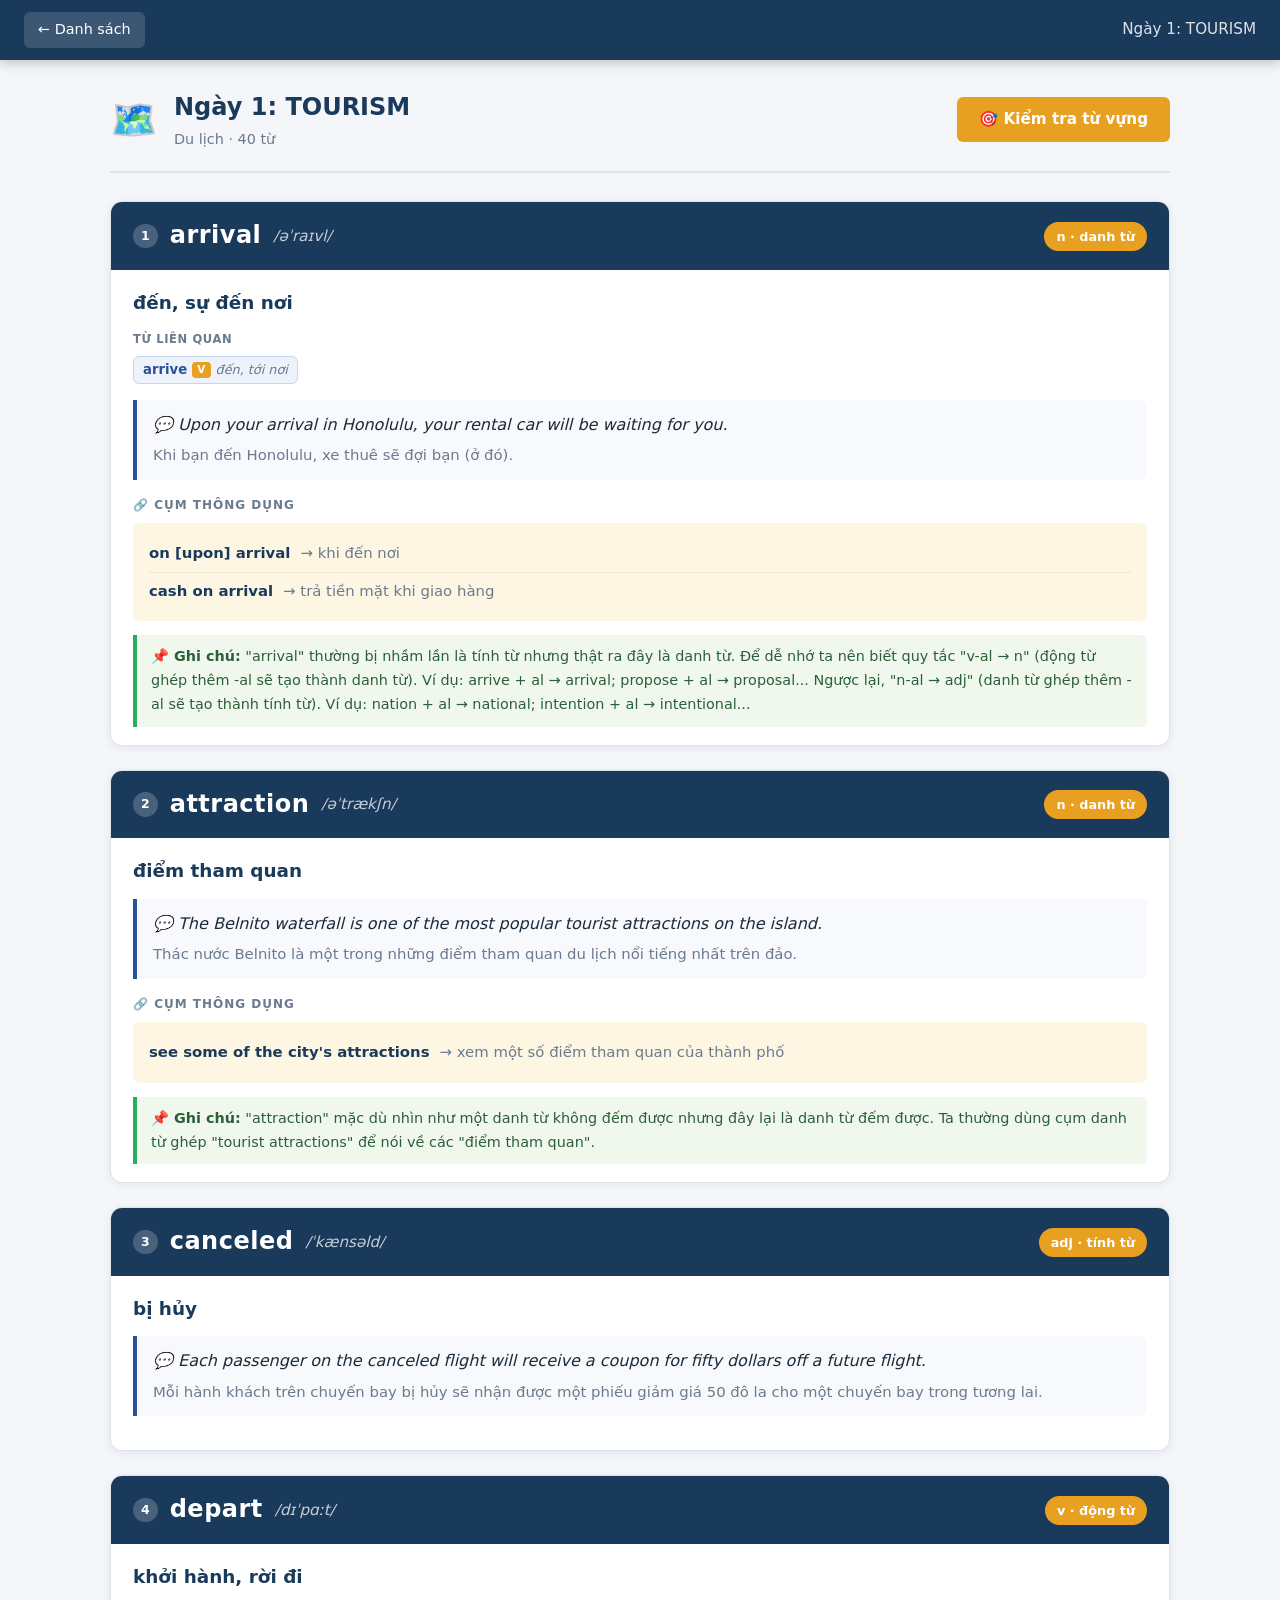
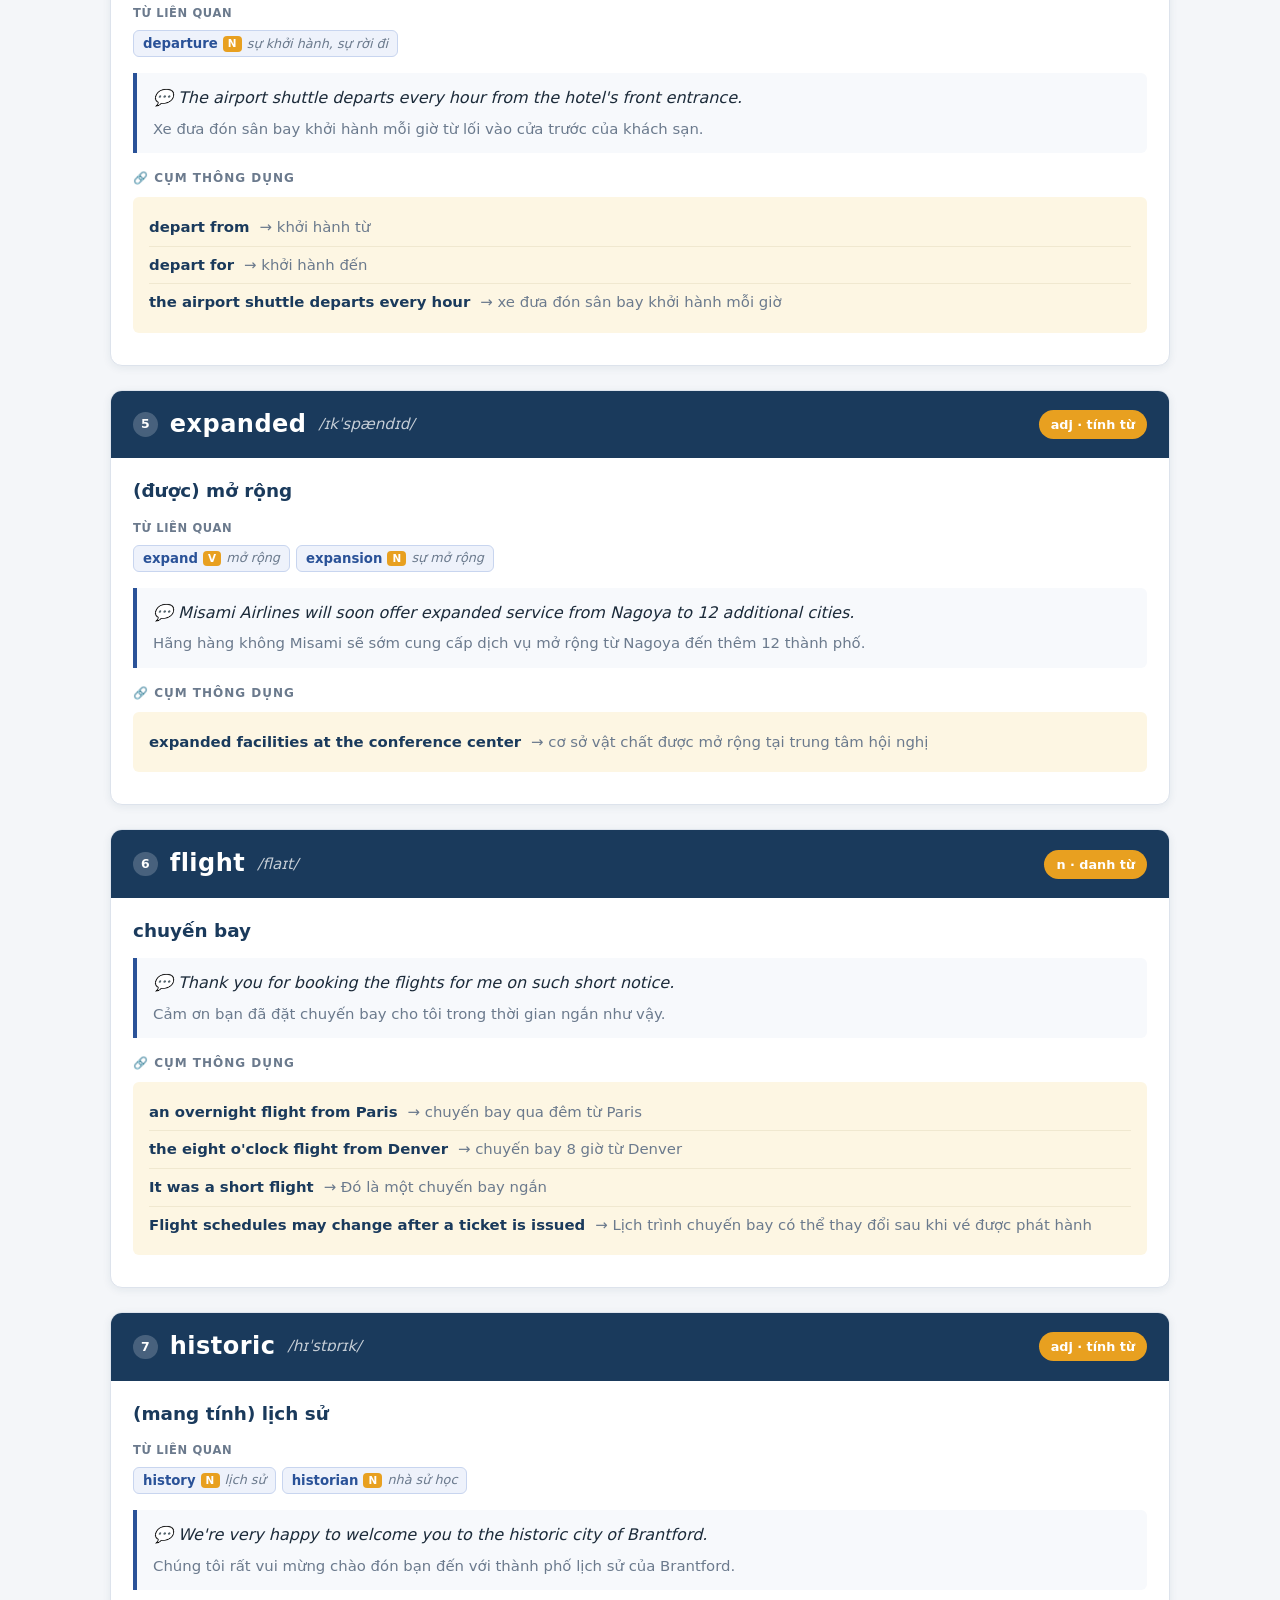
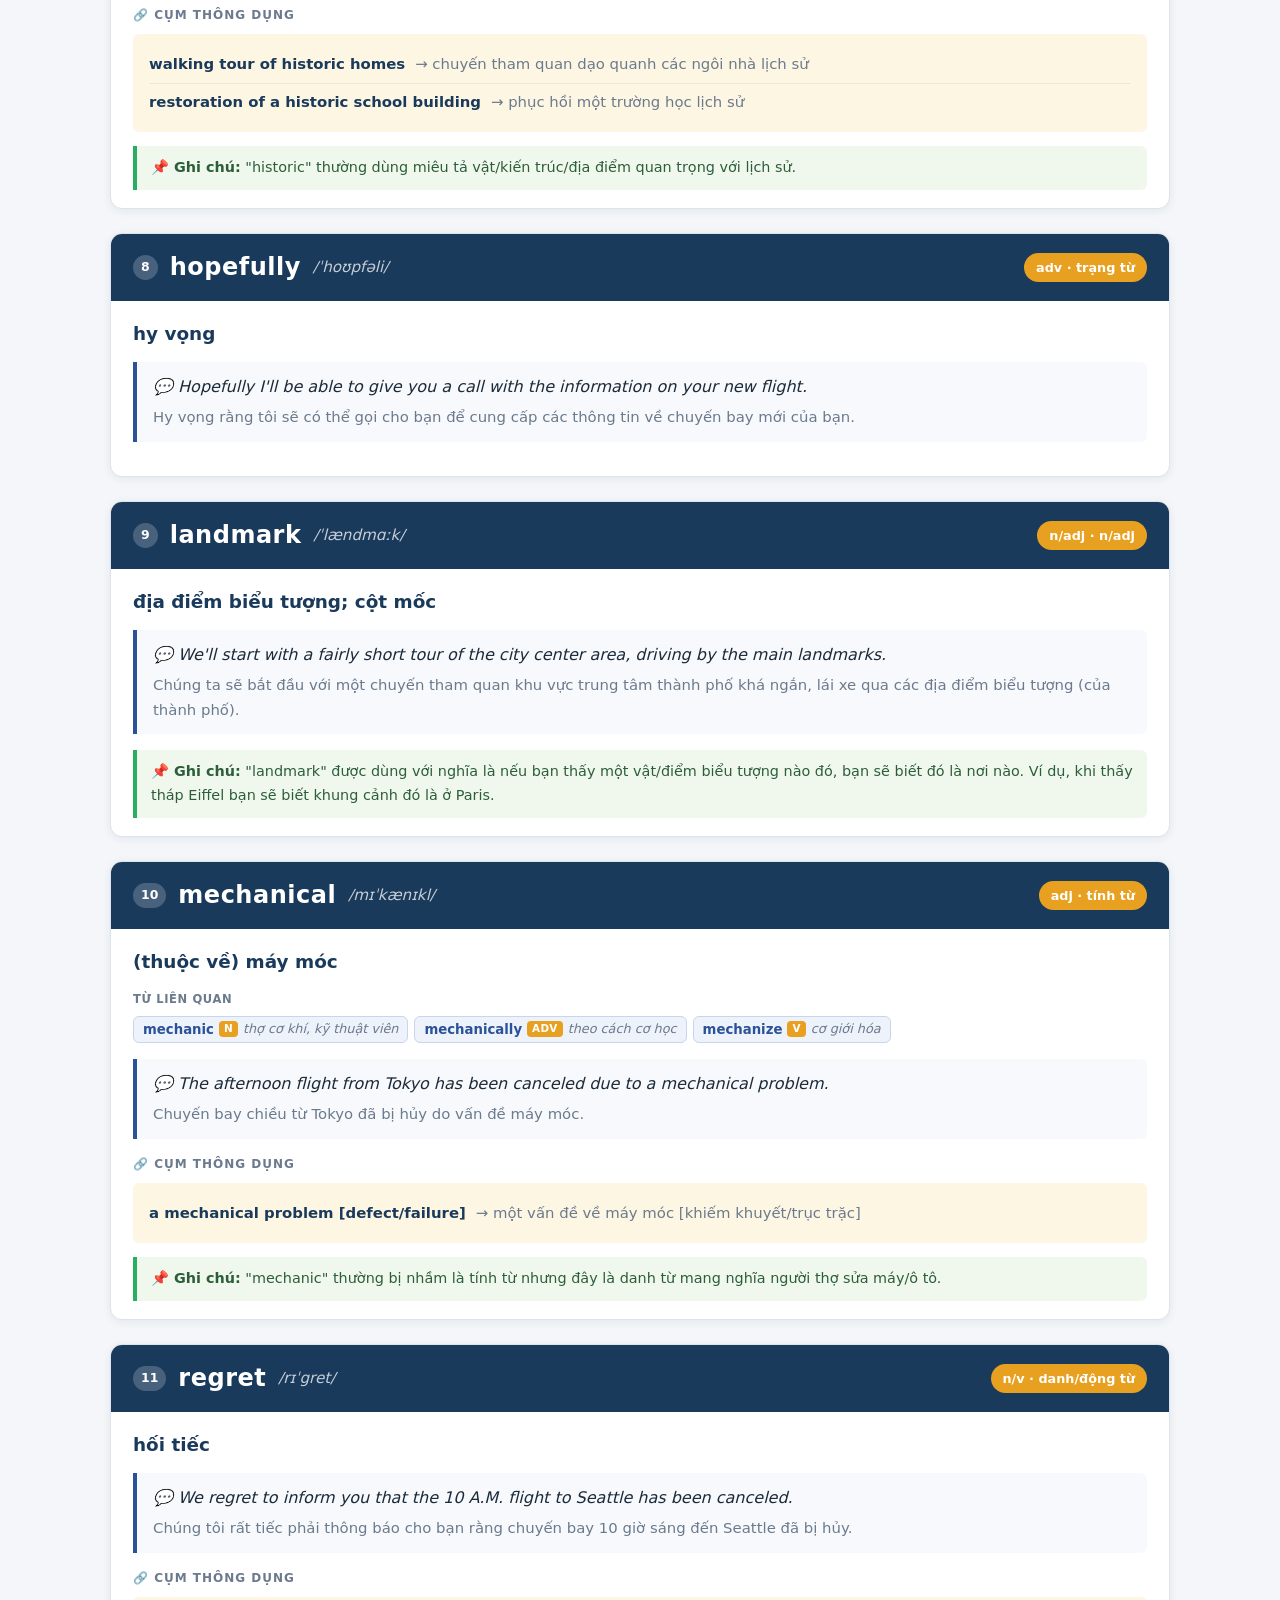
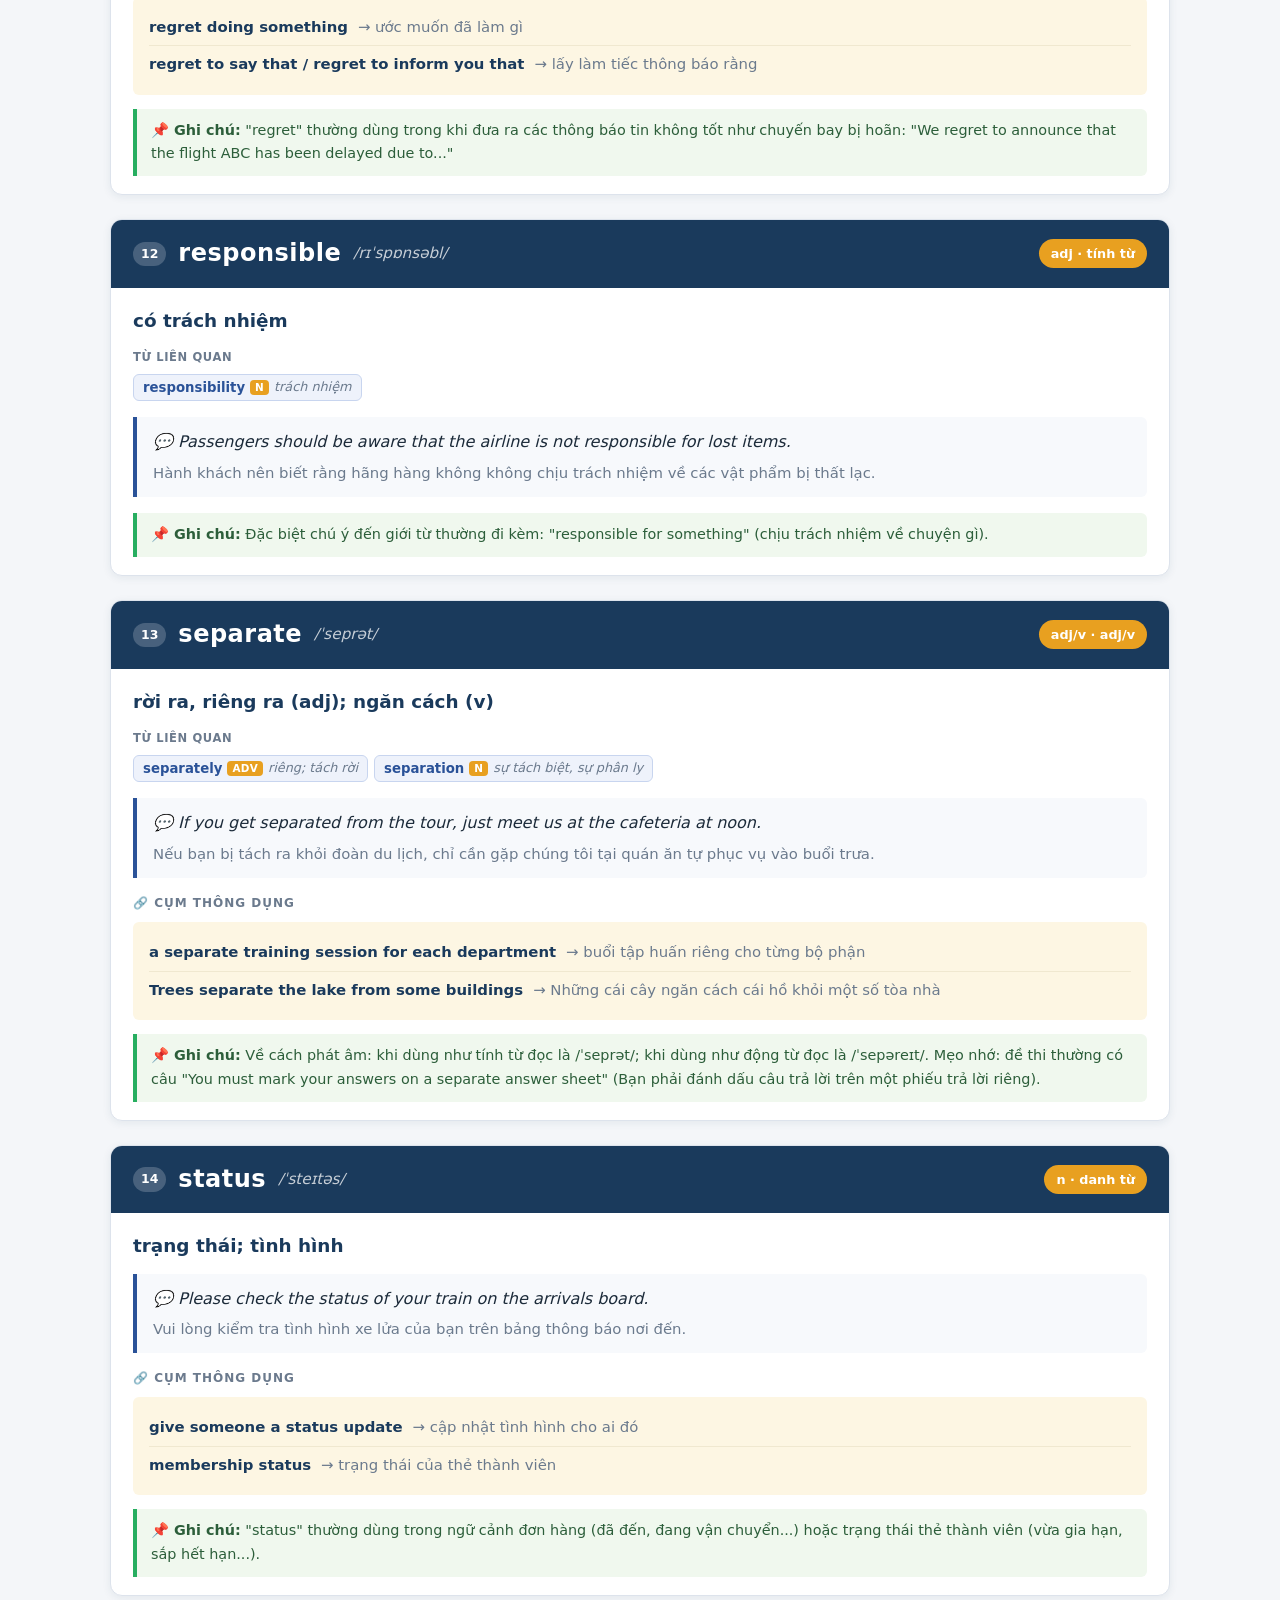
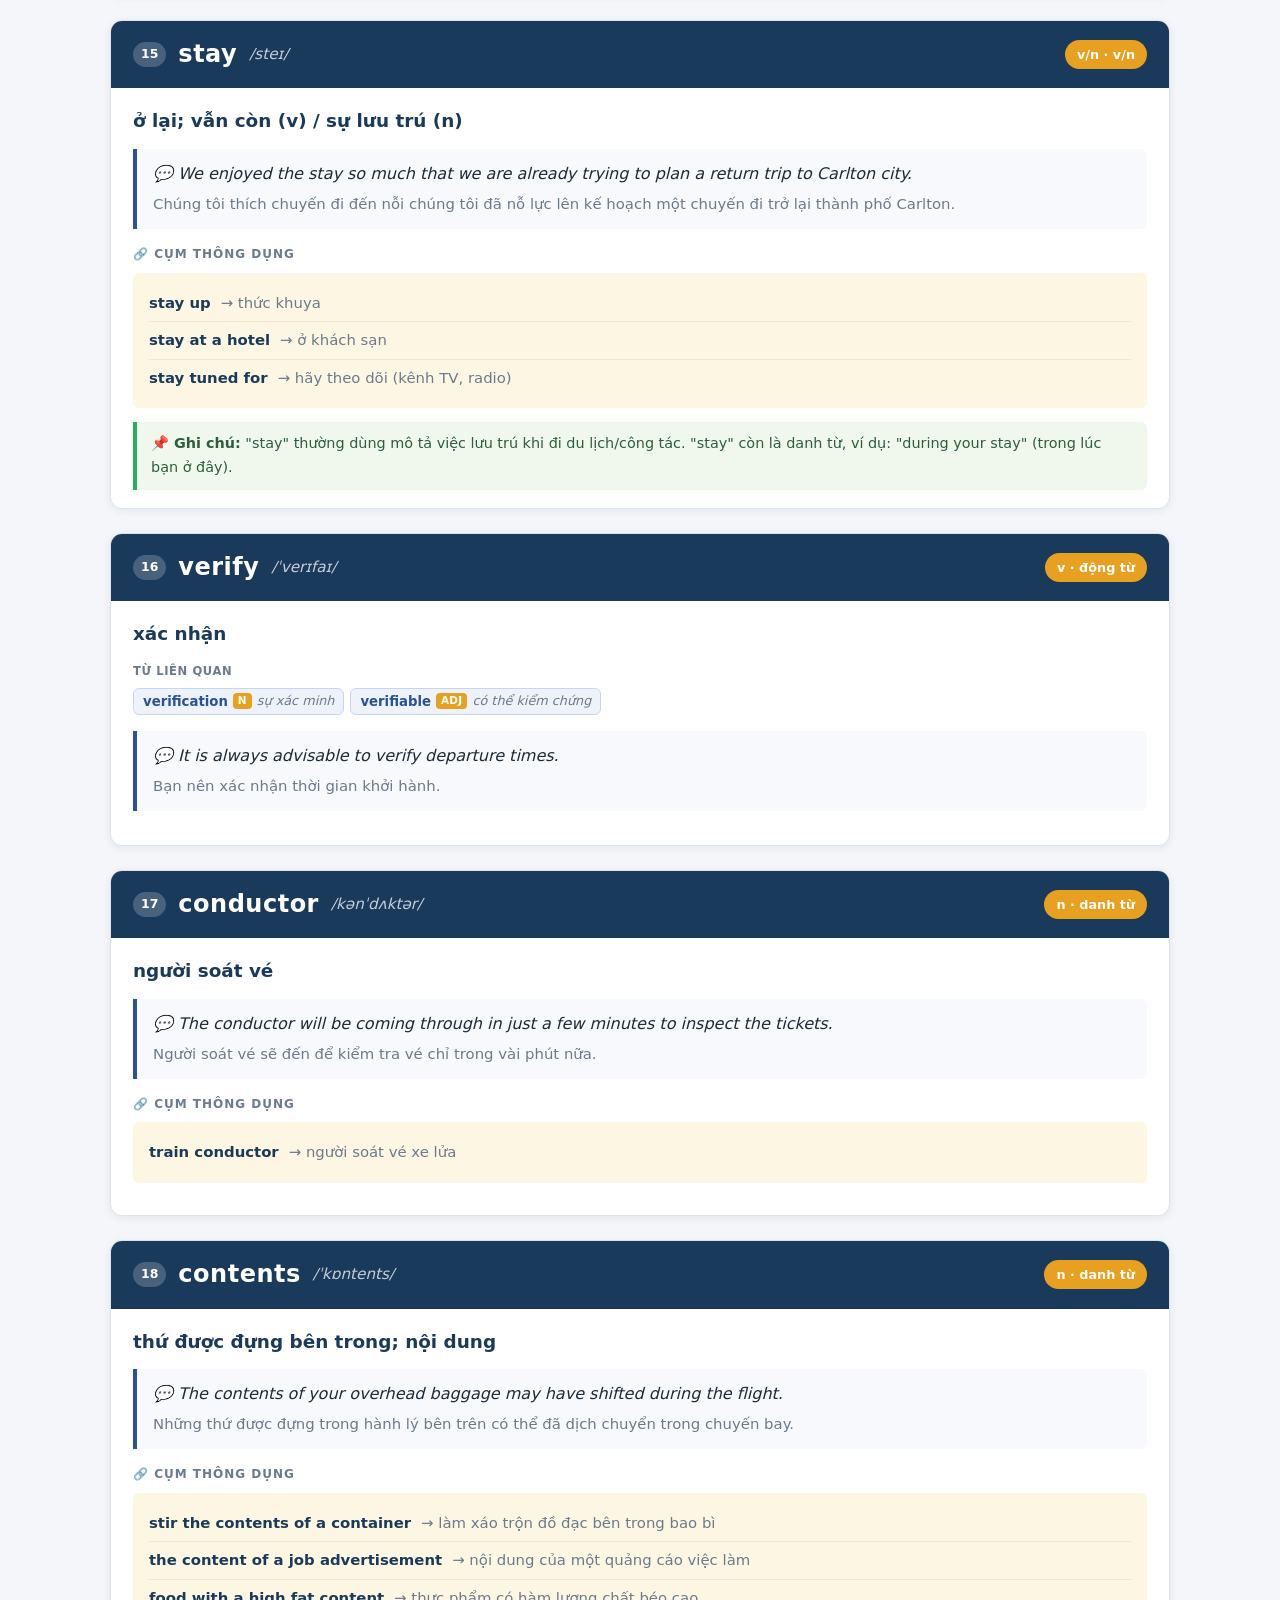
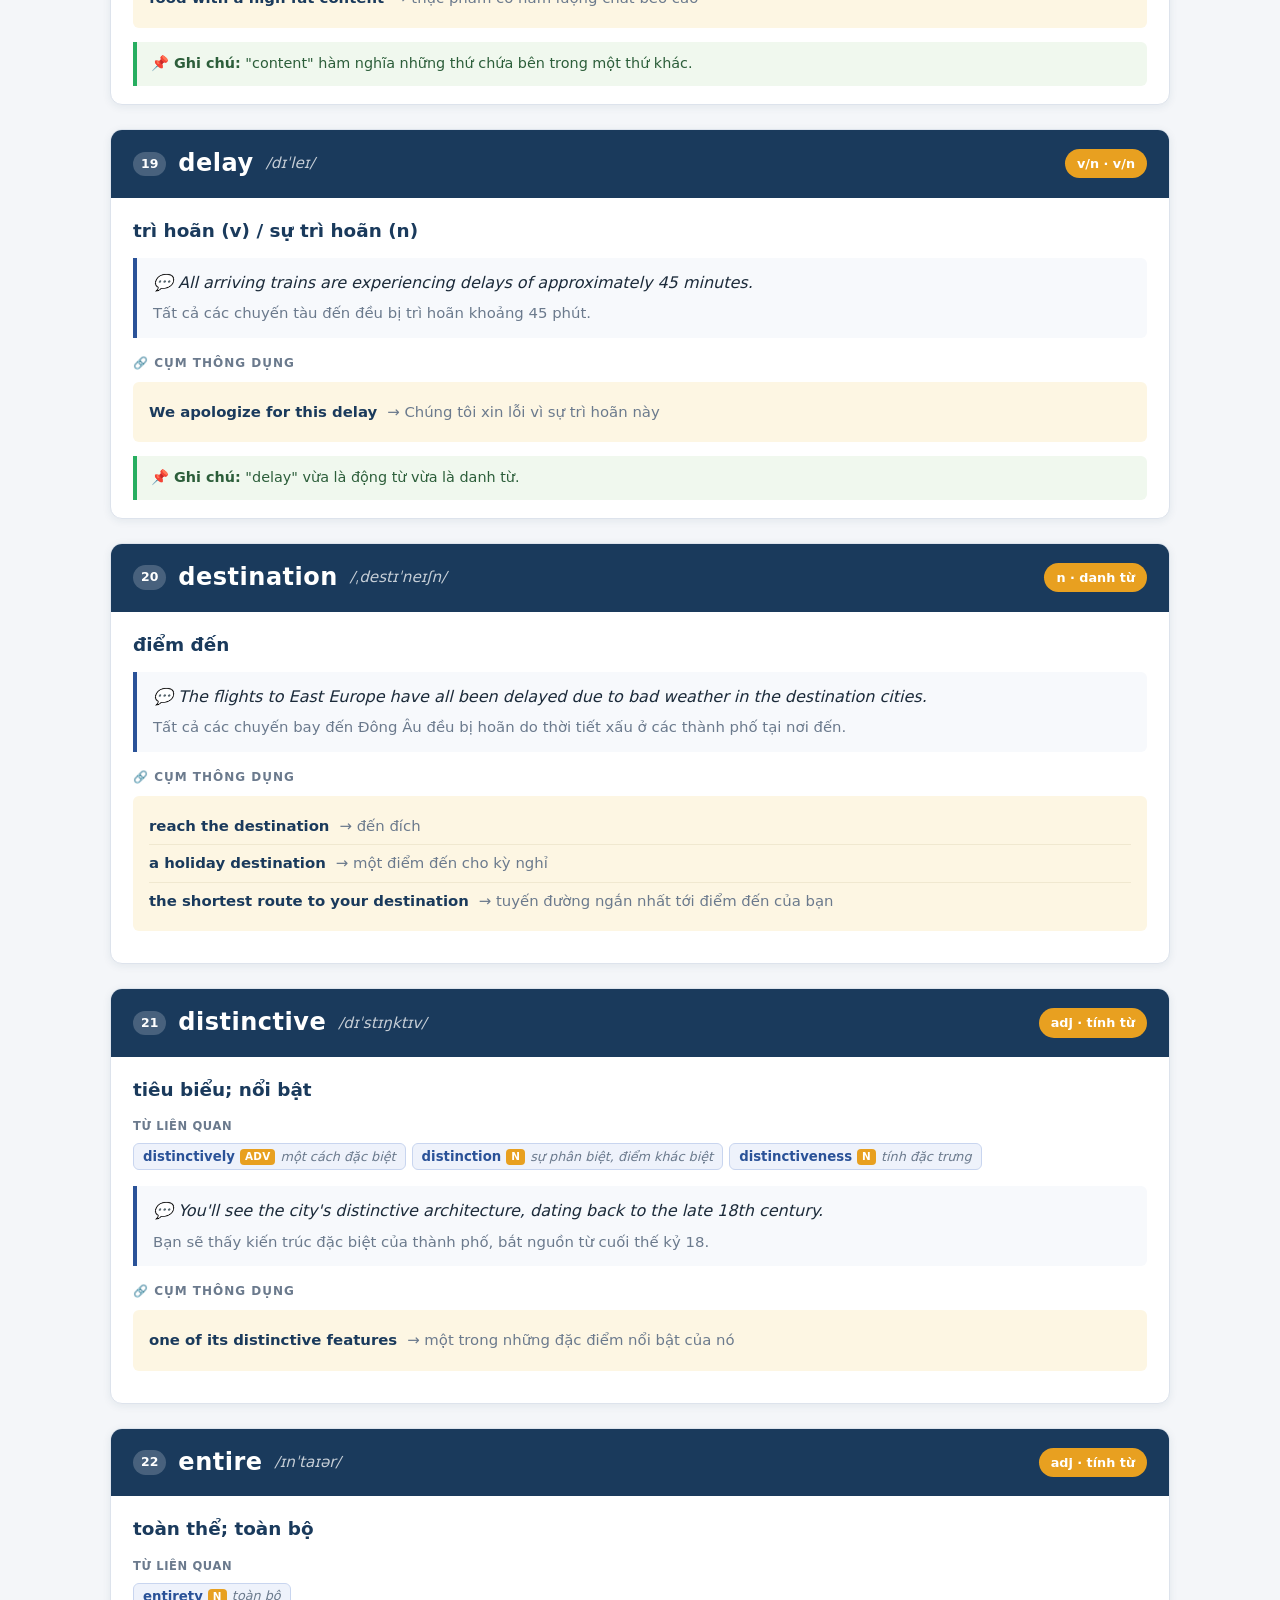
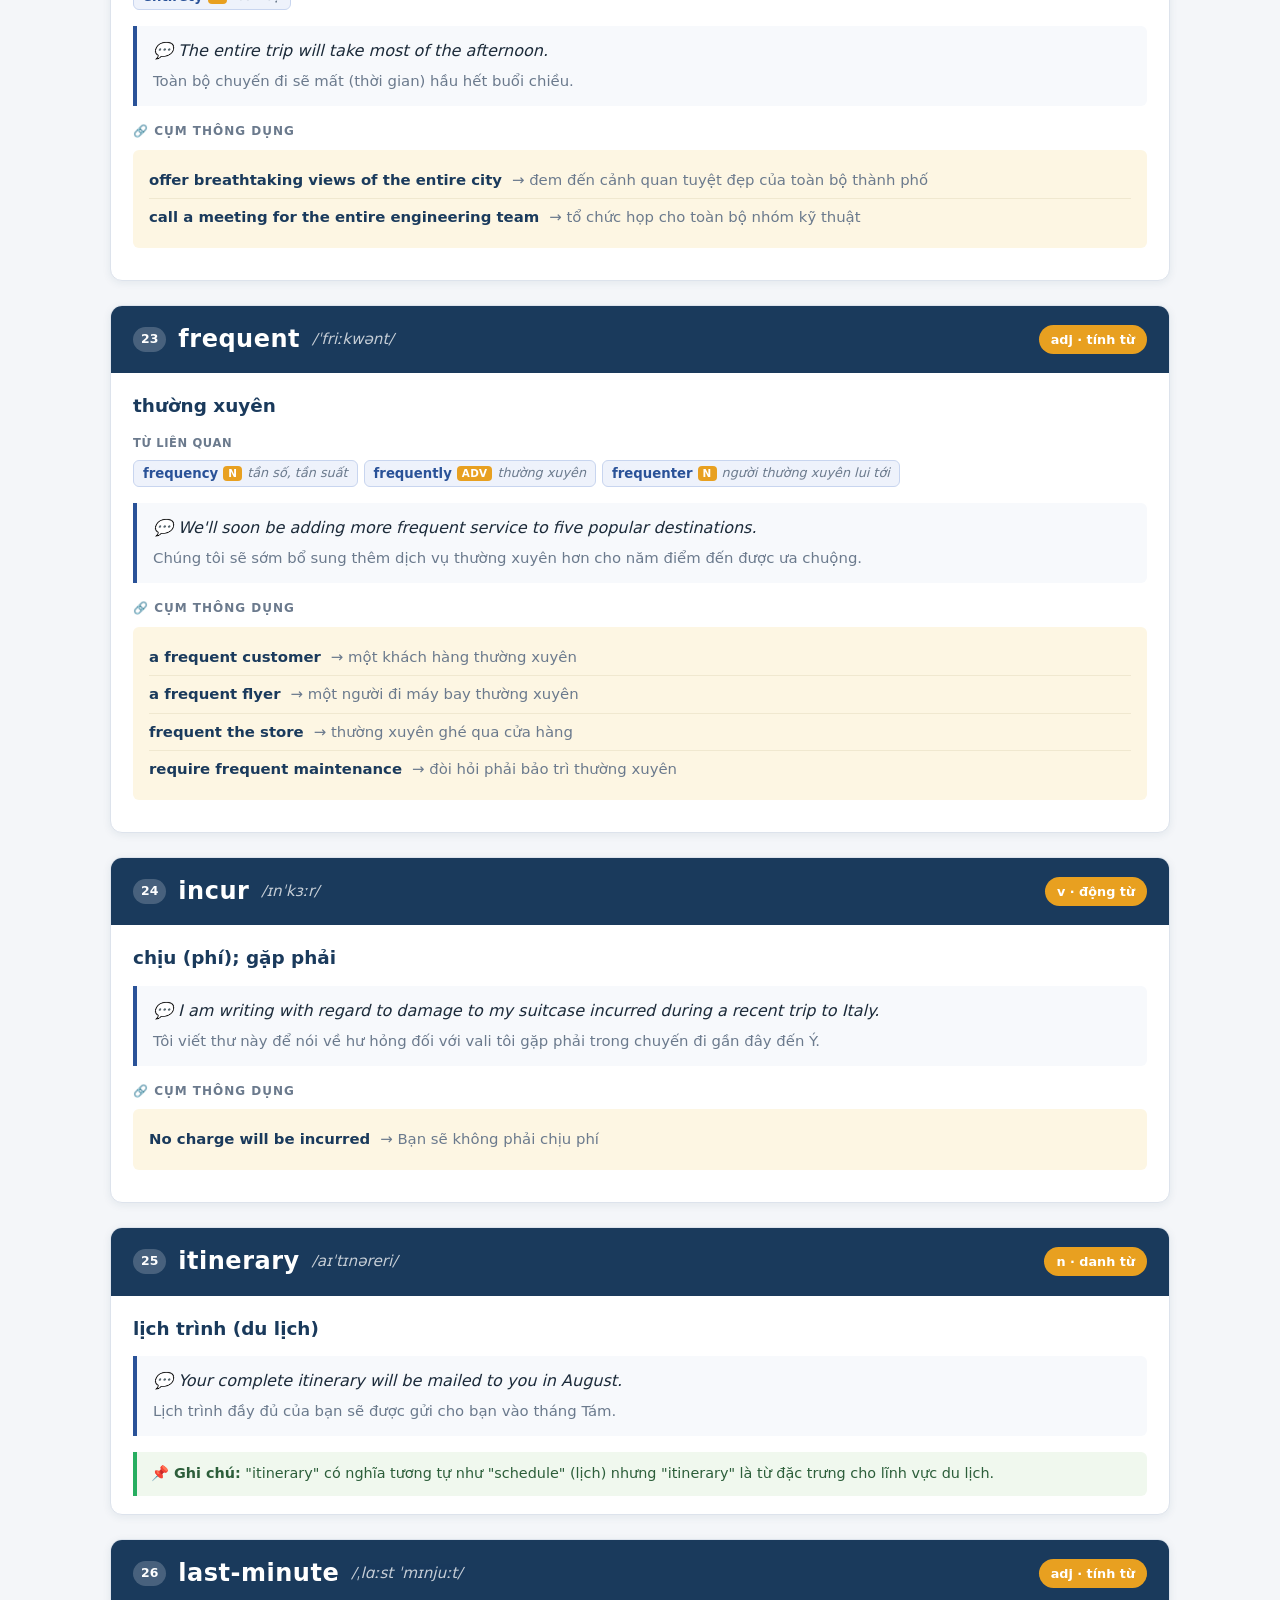
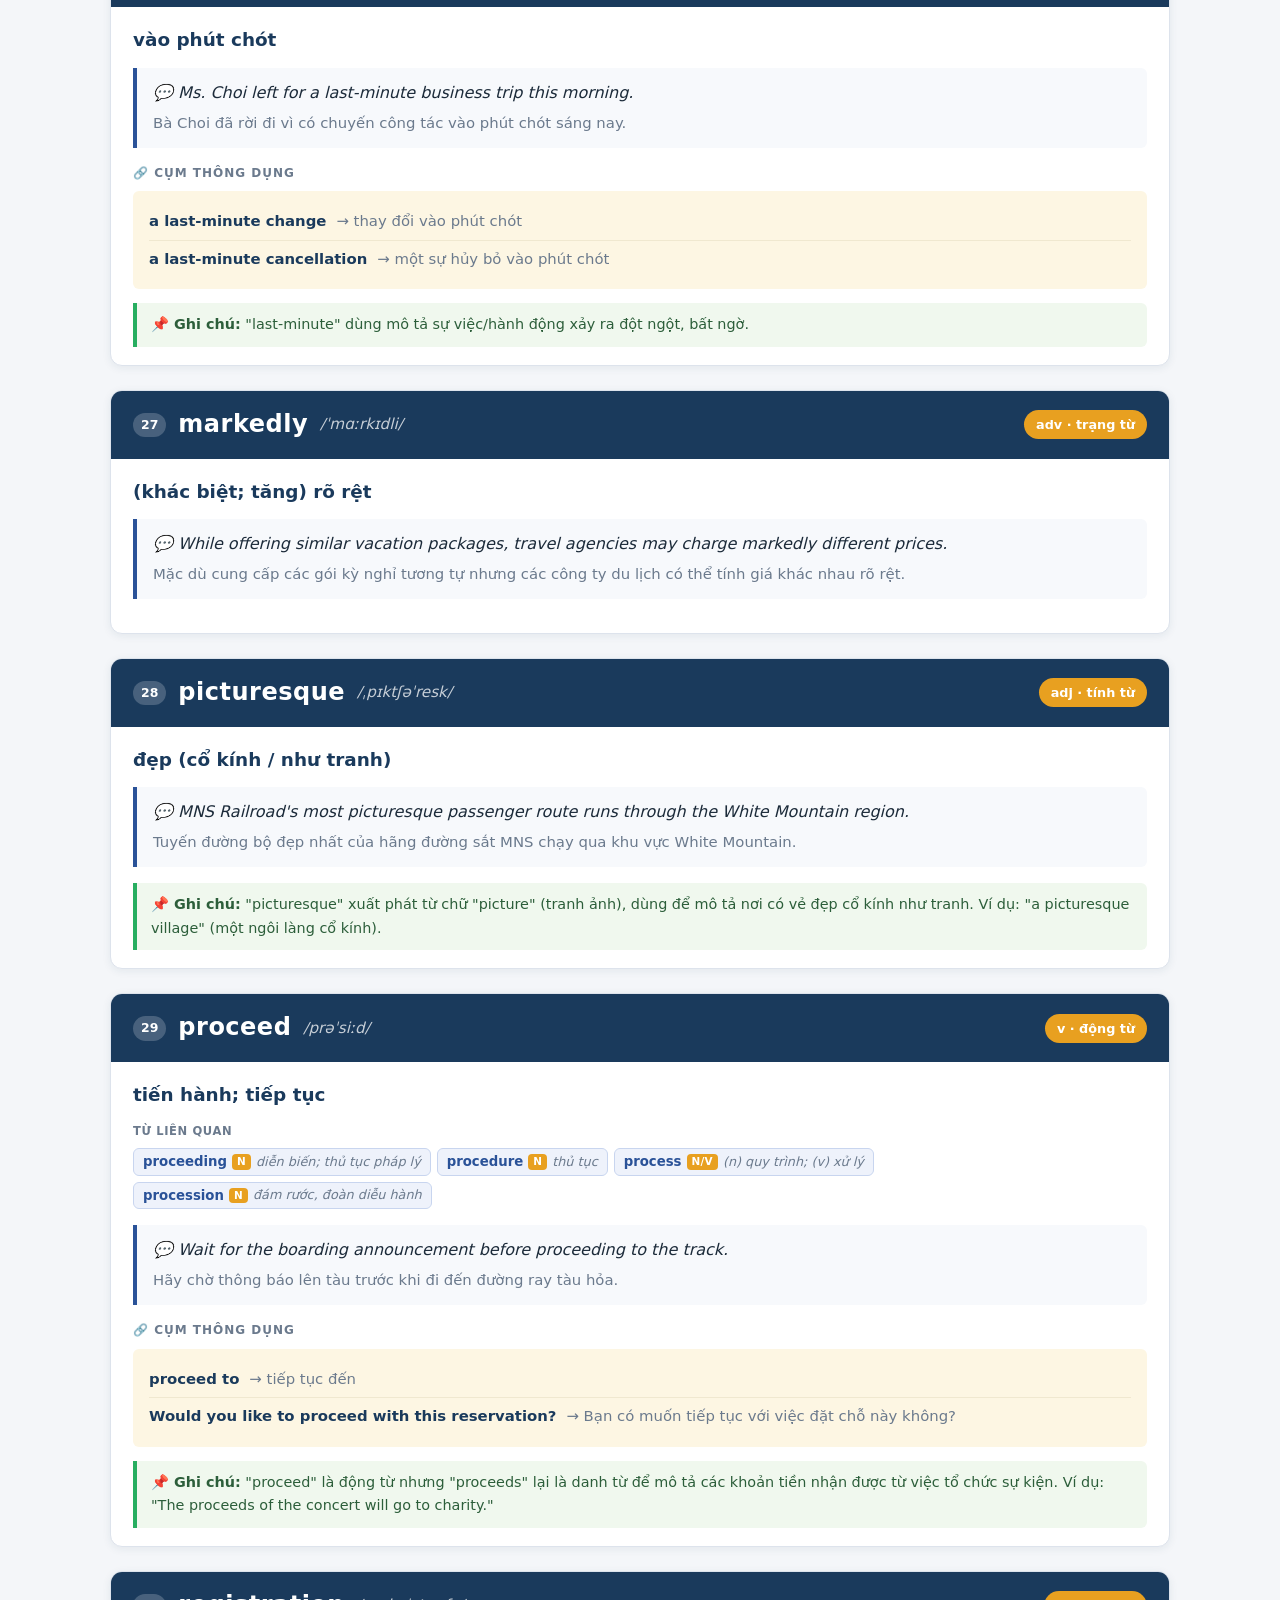
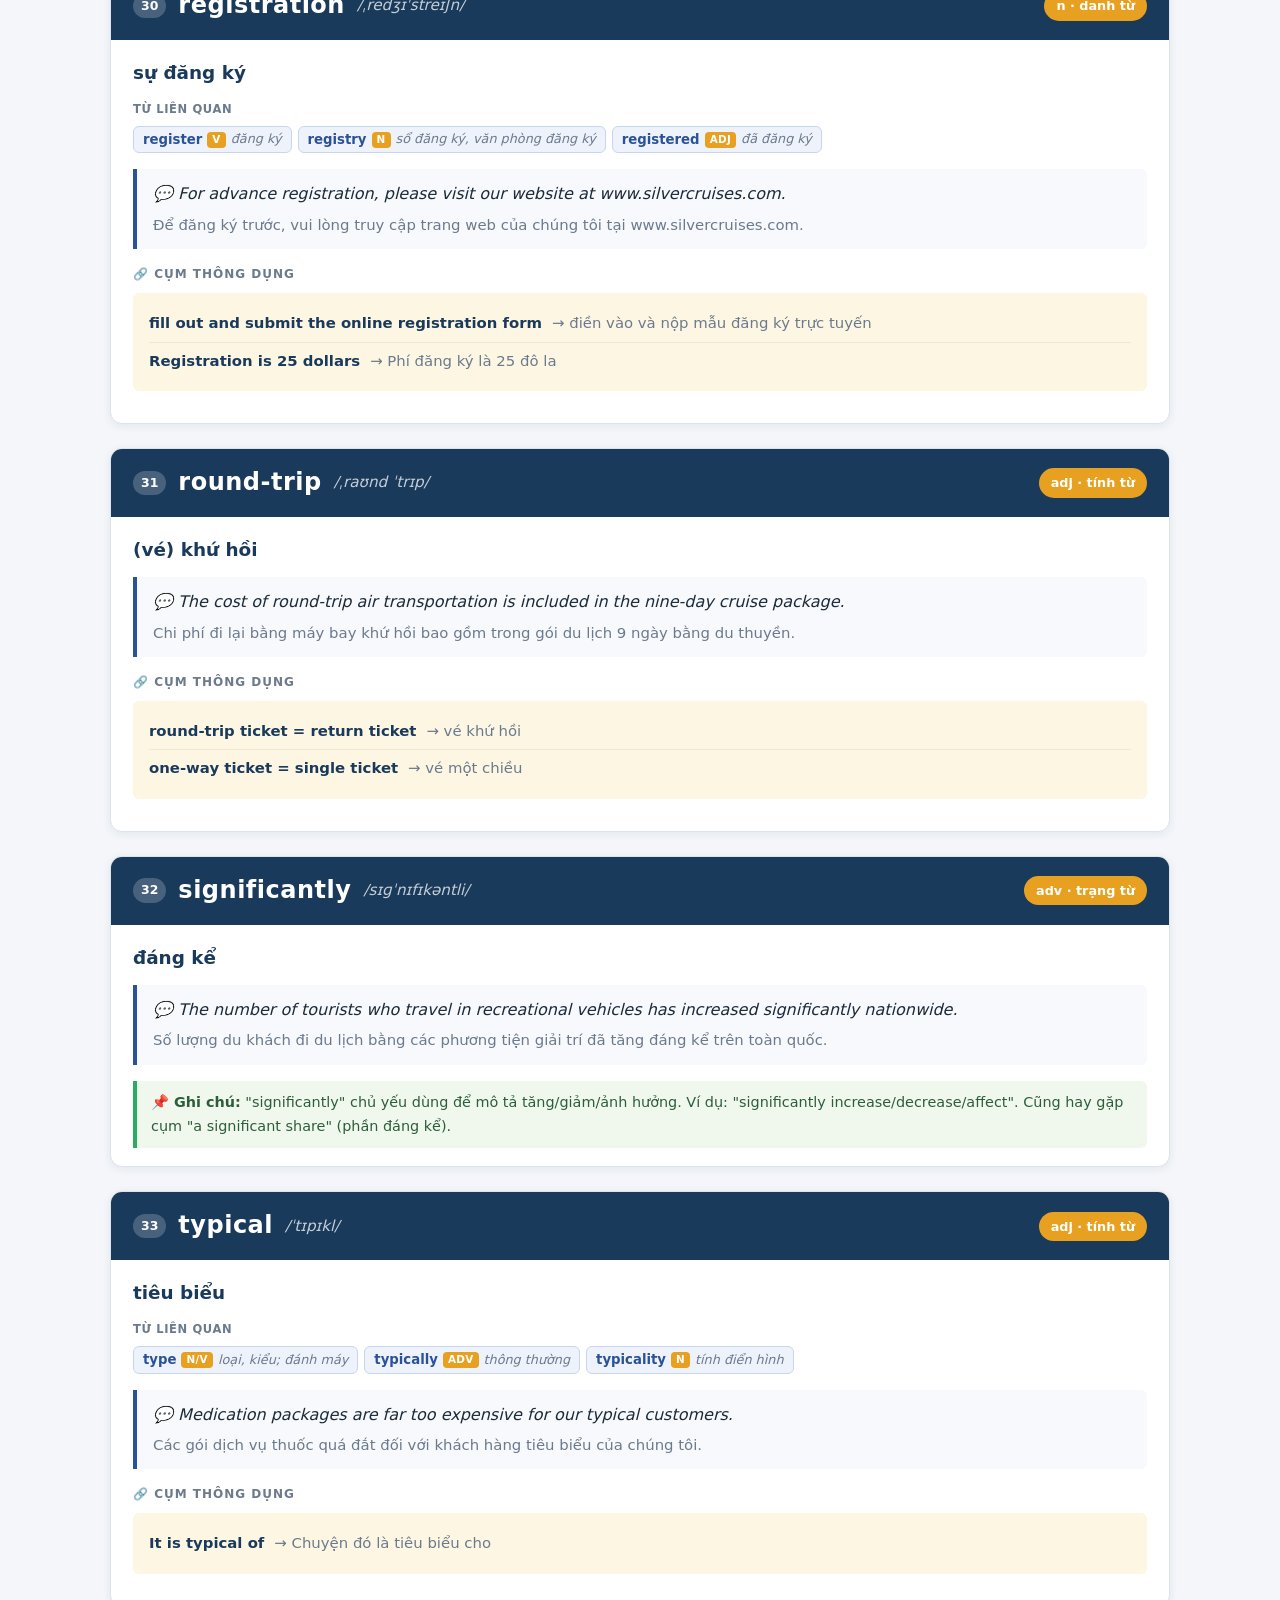
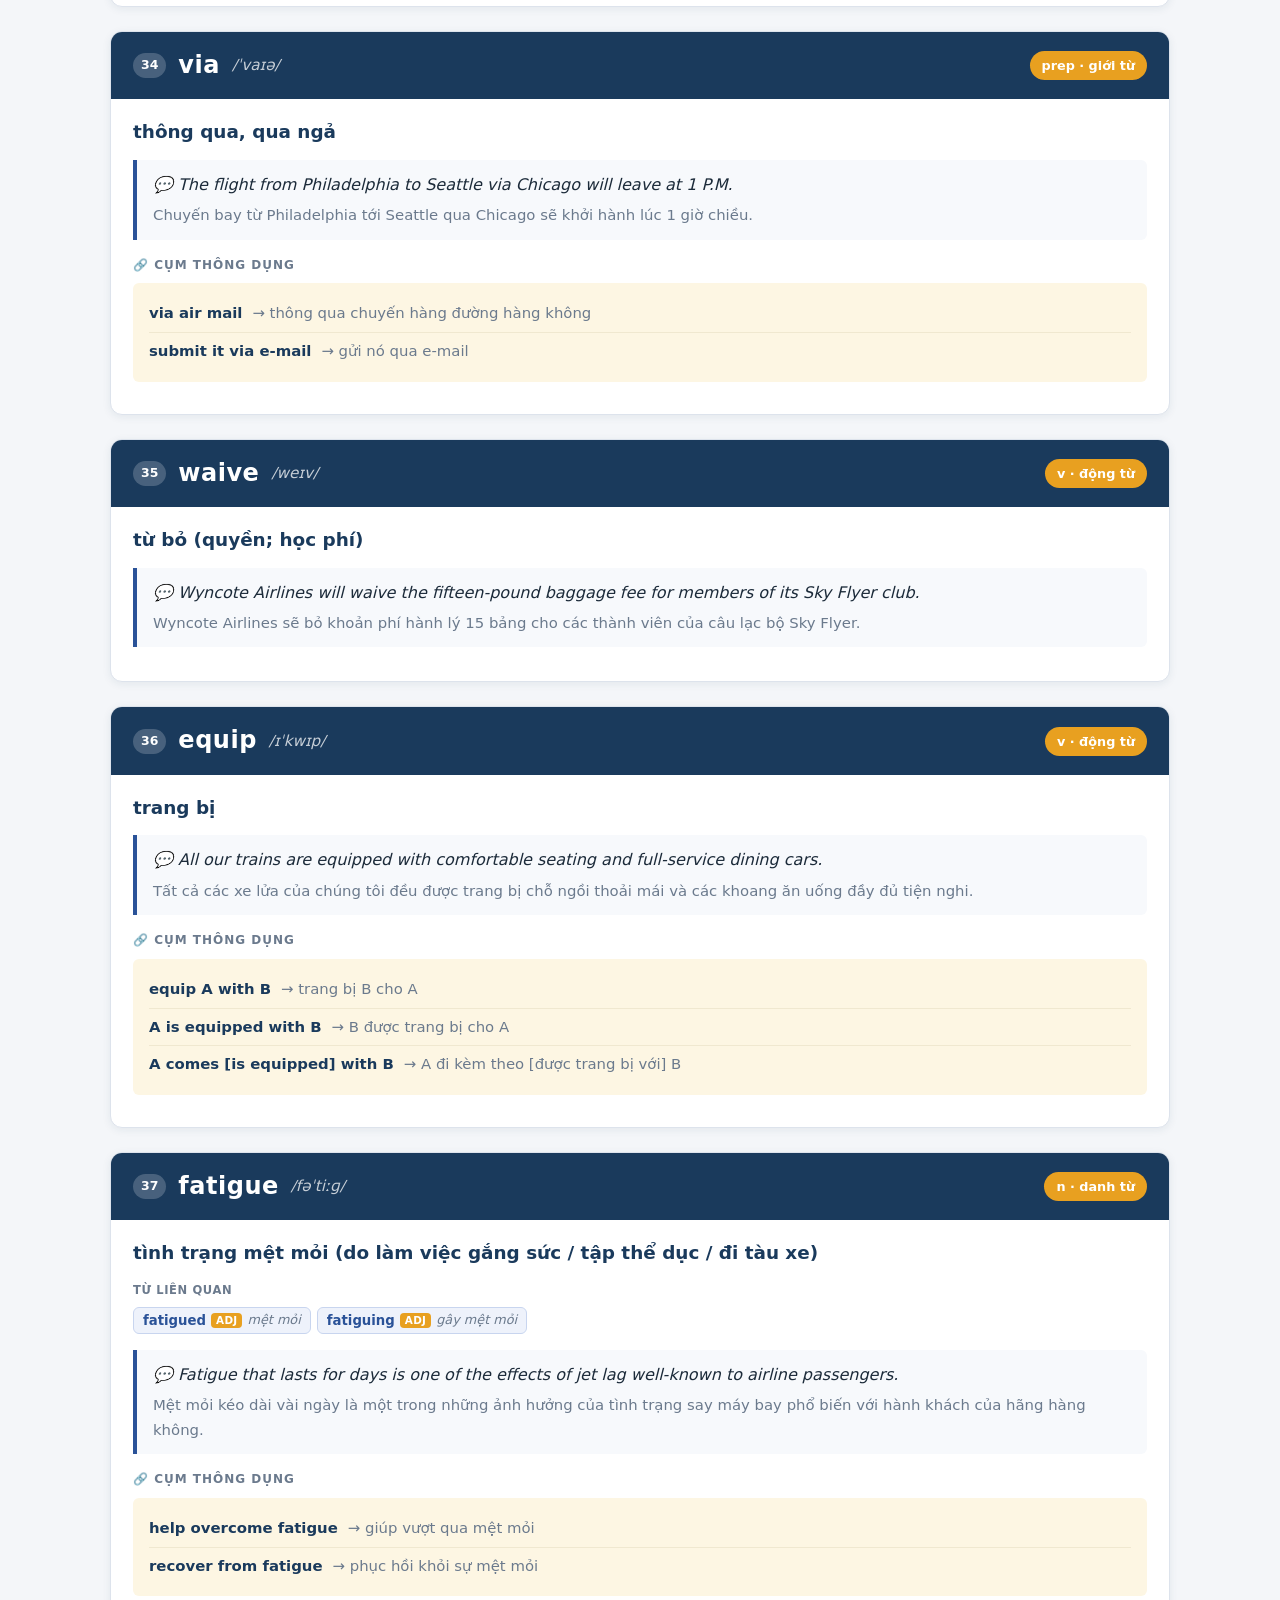
==== commit eb8b386b: "Update related words" ====
--- a/30-days-vocab/day.html
+++ b/30-days-vocab/day.html
@@ -54,6 +54,13 @@
 
     // ---- POS labels ----
     const posLabel = { n: 'danh từ', v: 'động từ', adj: 'tính từ', adv: 'trạng từ', 'n/v': 'danh/động từ', 'adj/n': 'tính từ/danh từ', prep: 'giới từ', conj: 'liên từ', phr: 'cụm từ' };
+    const formatRelatedItem = (item) => {
+      const word    = typeof item === 'string' ? item : (item && item.word);
+      if (!word) return '';
+      const pos     = typeof item === 'object' && item.pos     ? `<span class="related-tag-pos">${item.pos}</span>` : '';
+      const meaning = typeof item === 'object' && item.meaning ? `<span class="related-tag-meaning">${item.meaning}</span>` : '';
+      return `<span class="related-tag"><span class="related-tag-word">${word}</span>${pos}${meaning}</span>`;
+    };
 
     // ---- RENDER ----
     const list = document.getElementById('vocabList');
@@ -64,8 +71,8 @@
 
       const related = w.related && w.related.length
         ? `<div class="word-related">
-             <span class="related-label">Từ liên quan:</span>
-             <span class="related-words">${w.related.join(', ')}</span>
+             <span class="related-label">Từ liên quan</span>
+             <div class="related-tags">${w.related.map(formatRelatedItem).filter(Boolean).join('')}</div>
            </div>`
         : '';
 
--- a/30-days-vocab/style.css
+++ b/30-days-vocab/style.css
@@ -264,10 +264,9 @@
 
 .word-related {
   display: flex;
-  align-items: baseline;
-  gap: 6px;
-  margin-bottom: 14px;
-  font-size: .88rem;
+  flex-direction: column;
+  gap: 7px;
+  margin-bottom: 16px;
 }
 .related-label {
   font-size: .72rem;
@@ -275,12 +274,41 @@
   text-transform: uppercase;
   letter-spacing: .6px;
   color: var(--text-muted);
-  white-space: nowrap;
-}
-.related-words {
+}
+.related-tags {
+  display: flex;
+  flex-wrap: wrap;
+  gap: 6px;
+}
+.related-tag {
+  display: inline-flex;
+  align-items: center;
+  gap: 5px;
+  background: #eef2fb;
+  border: 1px solid #c8d5ef;
+  border-radius: 6px;
+  padding: 4px 9px;
+  font-size: .83rem;
+  line-height: 1.3;
+}
+.related-tag-word {
+  font-weight: 700;
   color: var(--primary-light);
+}
+.related-tag-pos {
+  font-size: .65rem;
+  font-weight: 700;
+  background: var(--accent);
+  color: #fff;
+  padding: 1px 5px;
+  border-radius: 4px;
+  text-transform: uppercase;
+  letter-spacing: .3px;
+}
+.related-tag-meaning {
+  color: var(--text-muted);
   font-style: italic;
-  font-weight: 600;
+  font-size: .8rem;
 }
 
 .word-example {
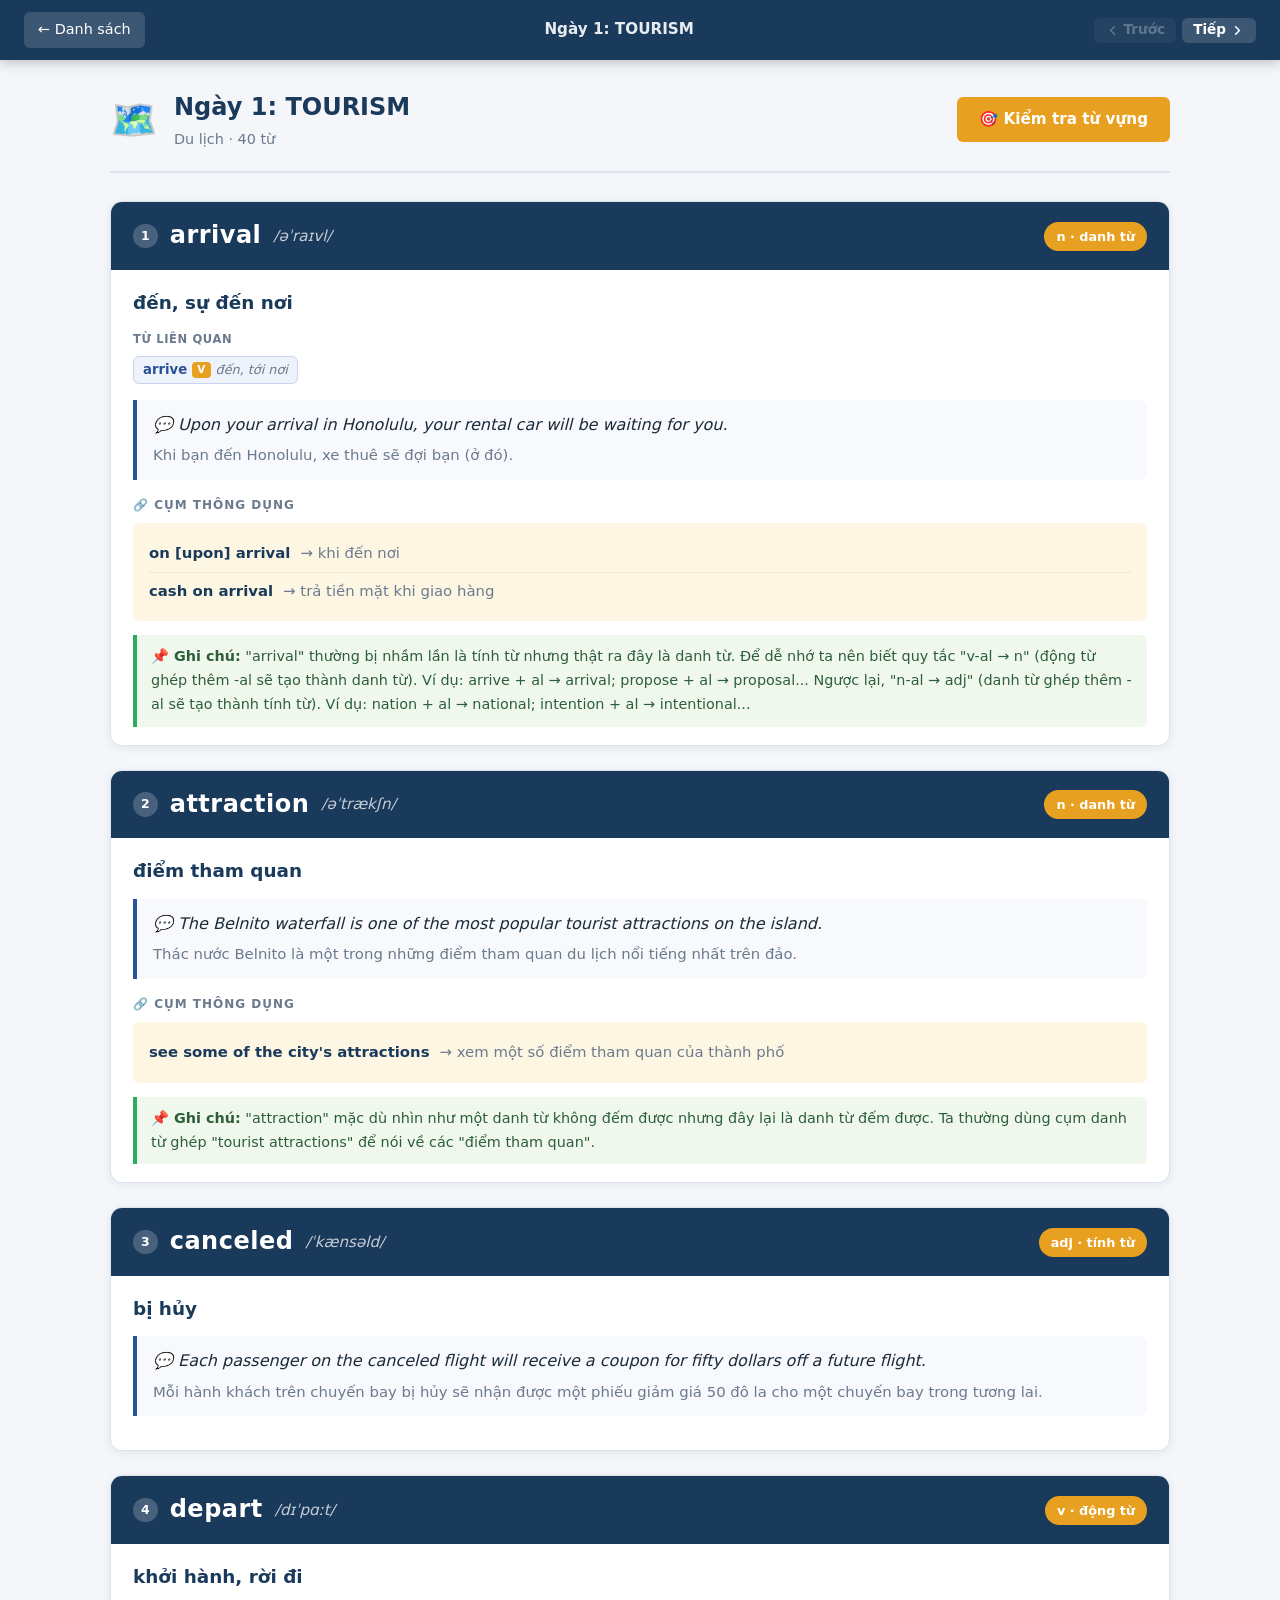
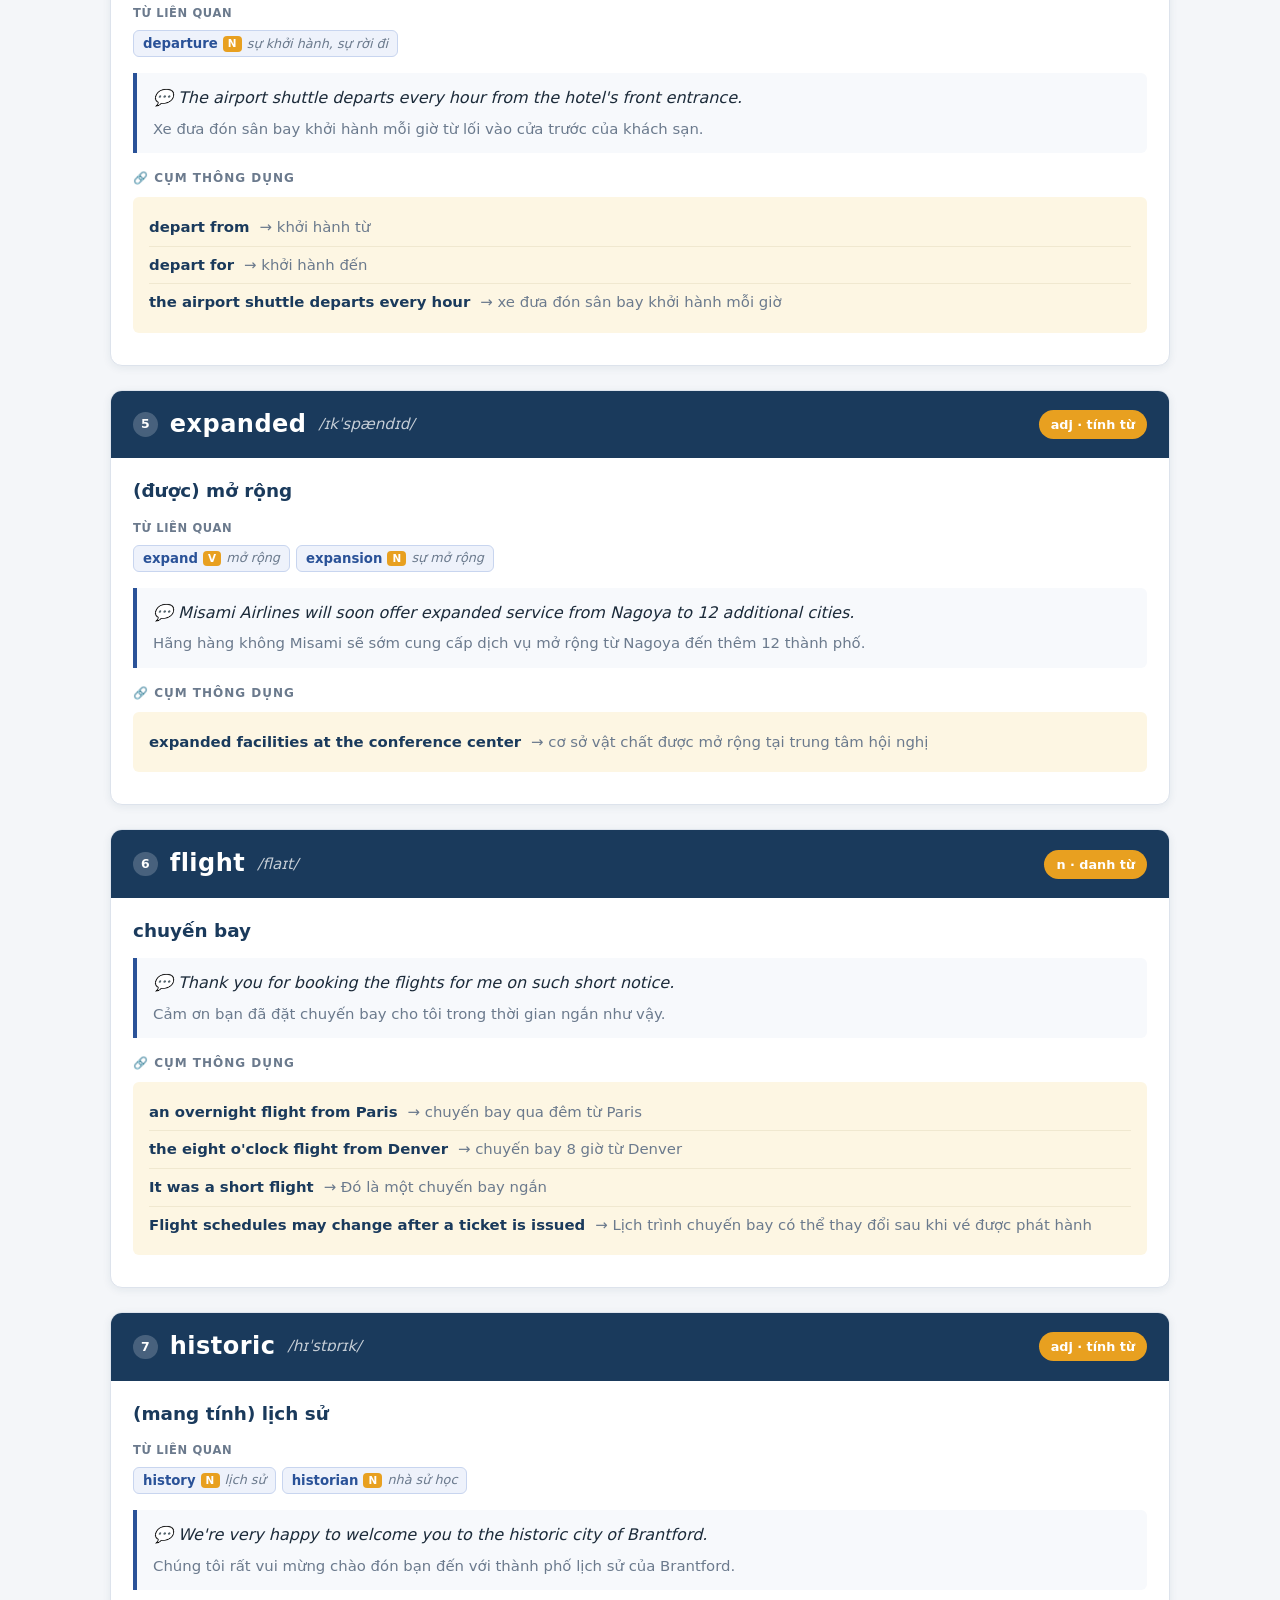
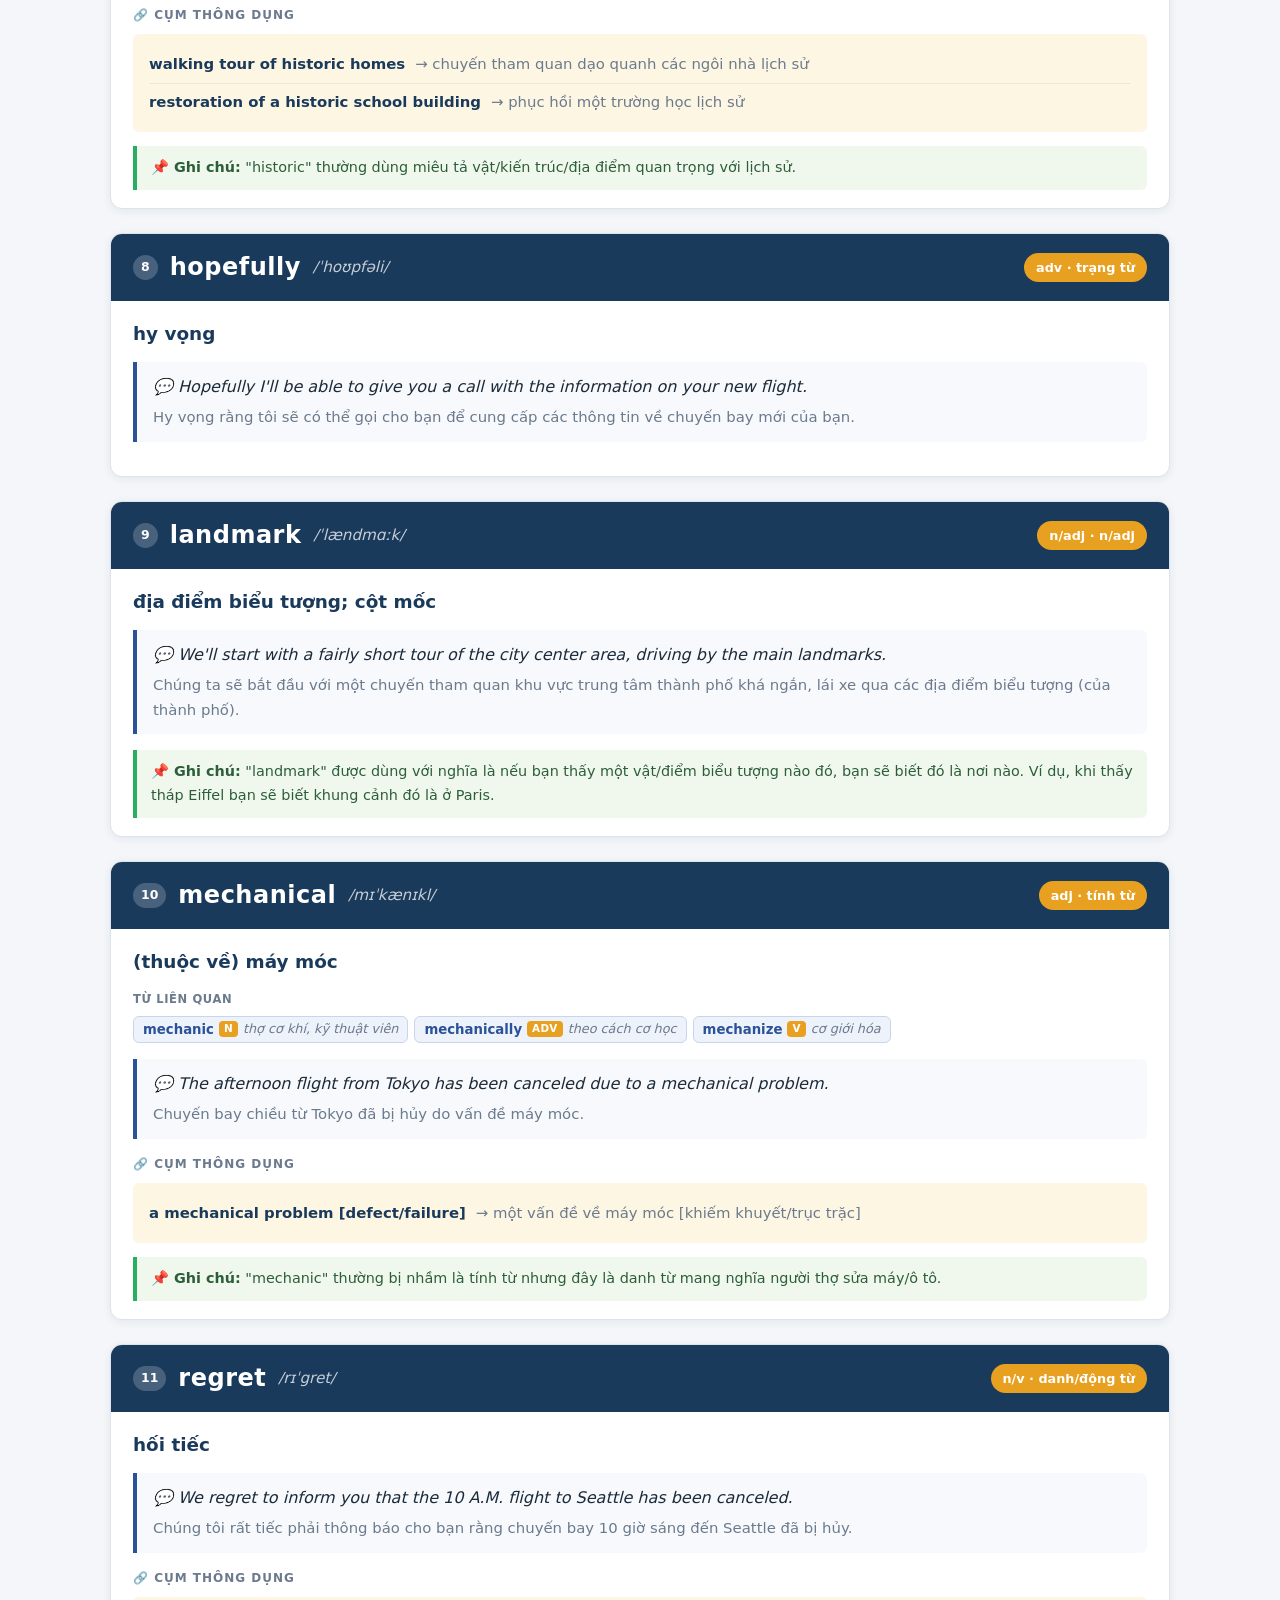
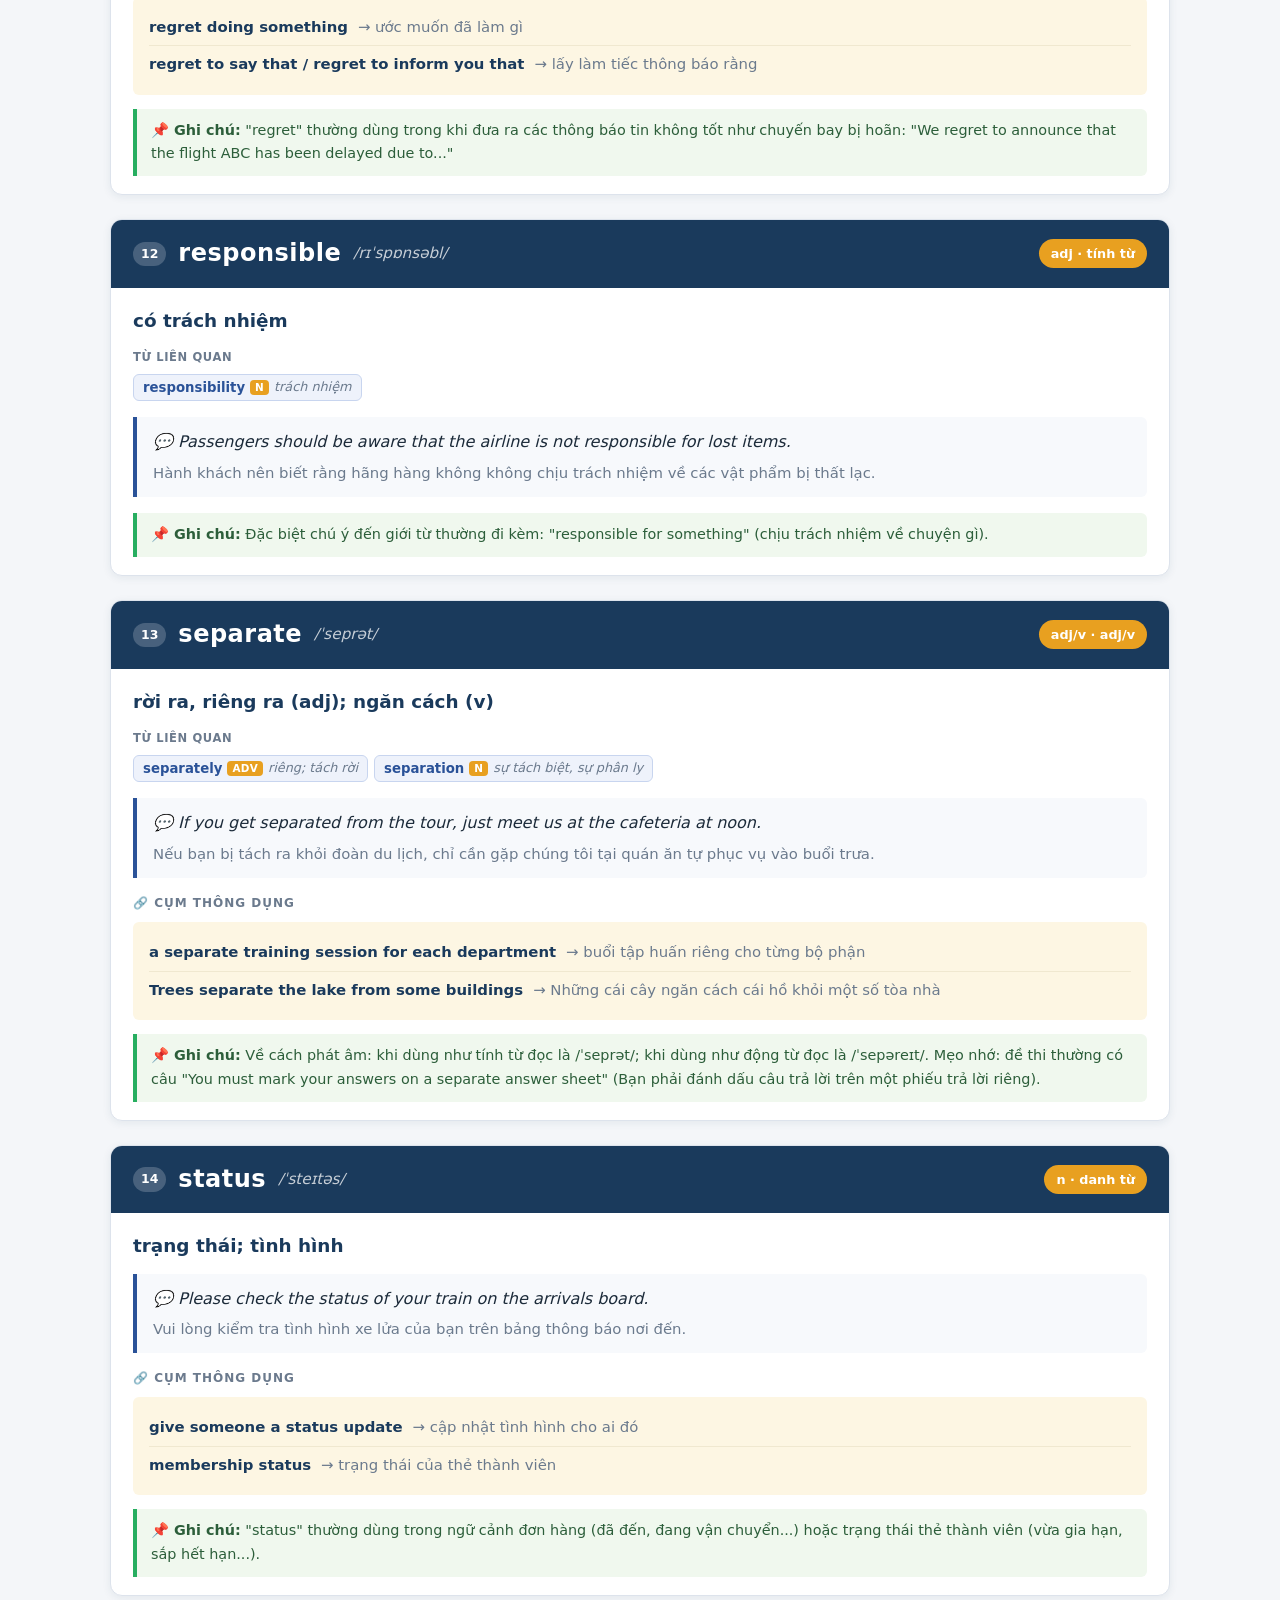
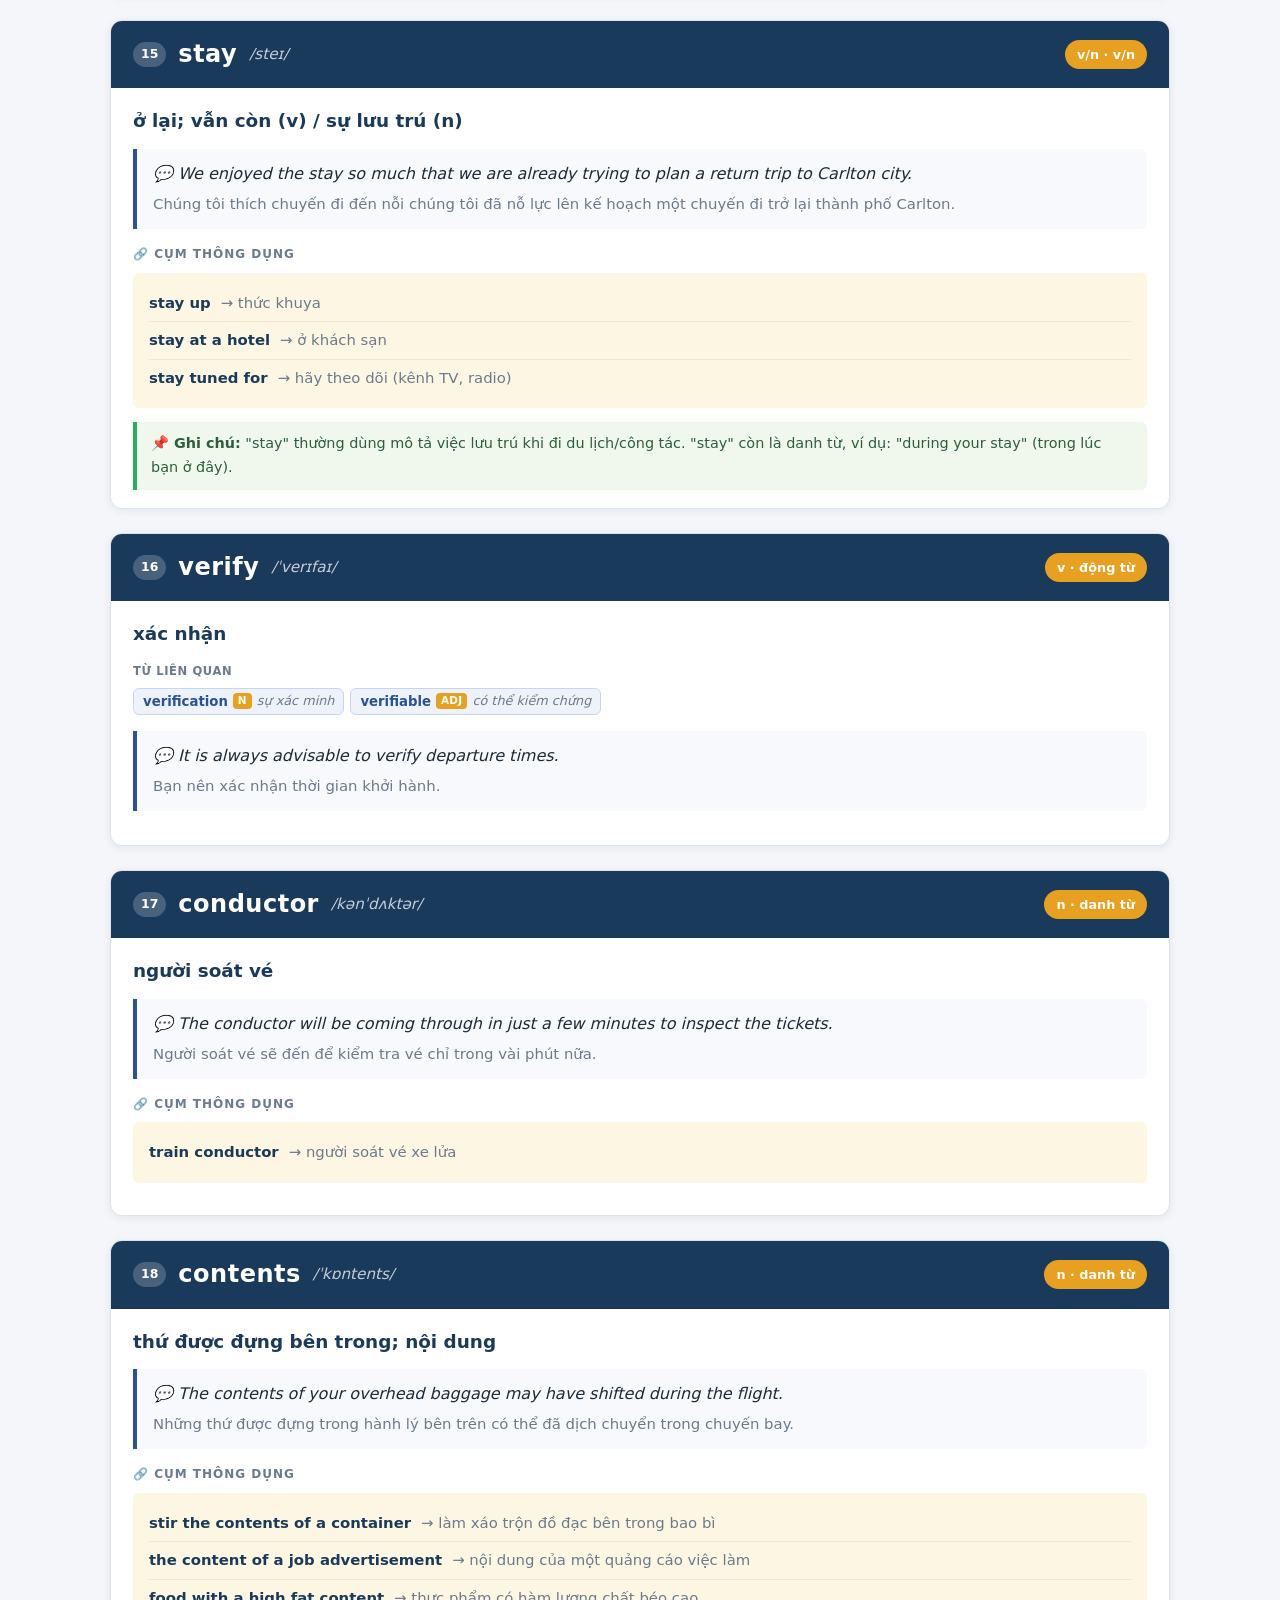
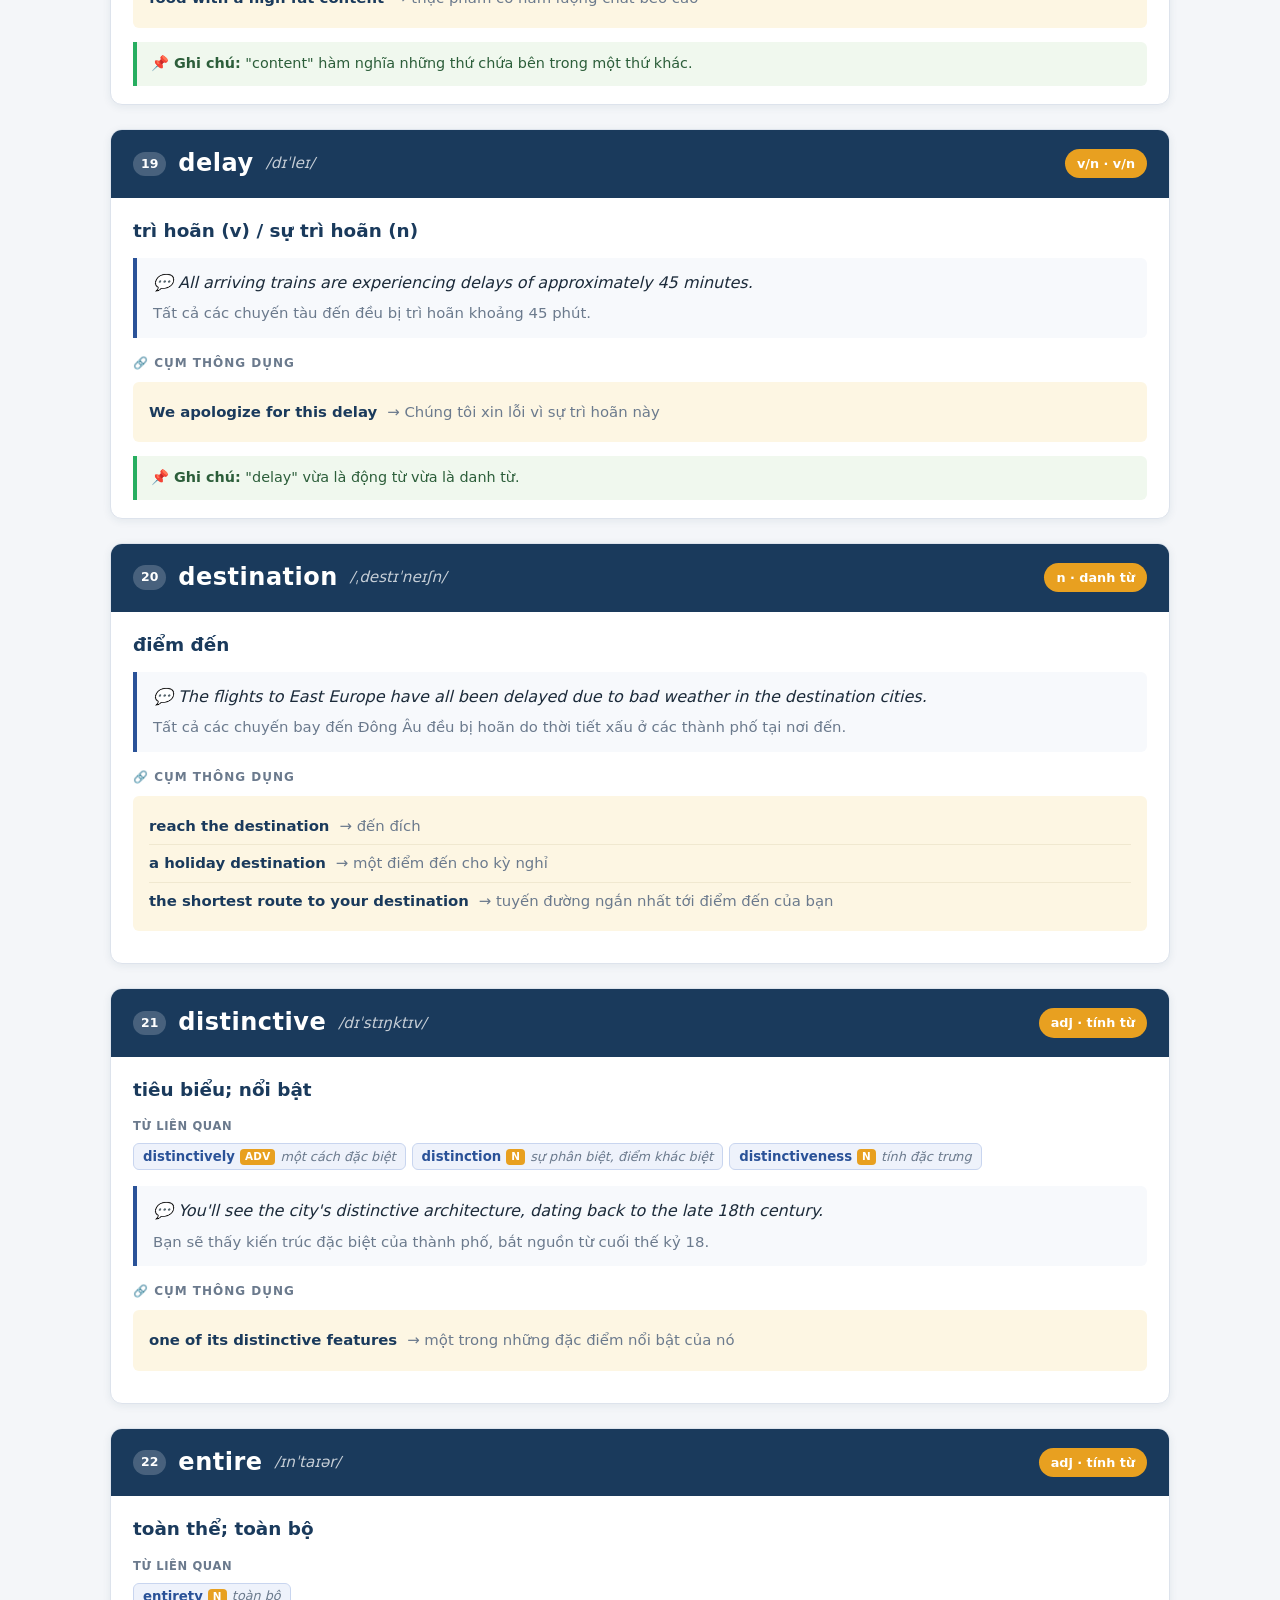
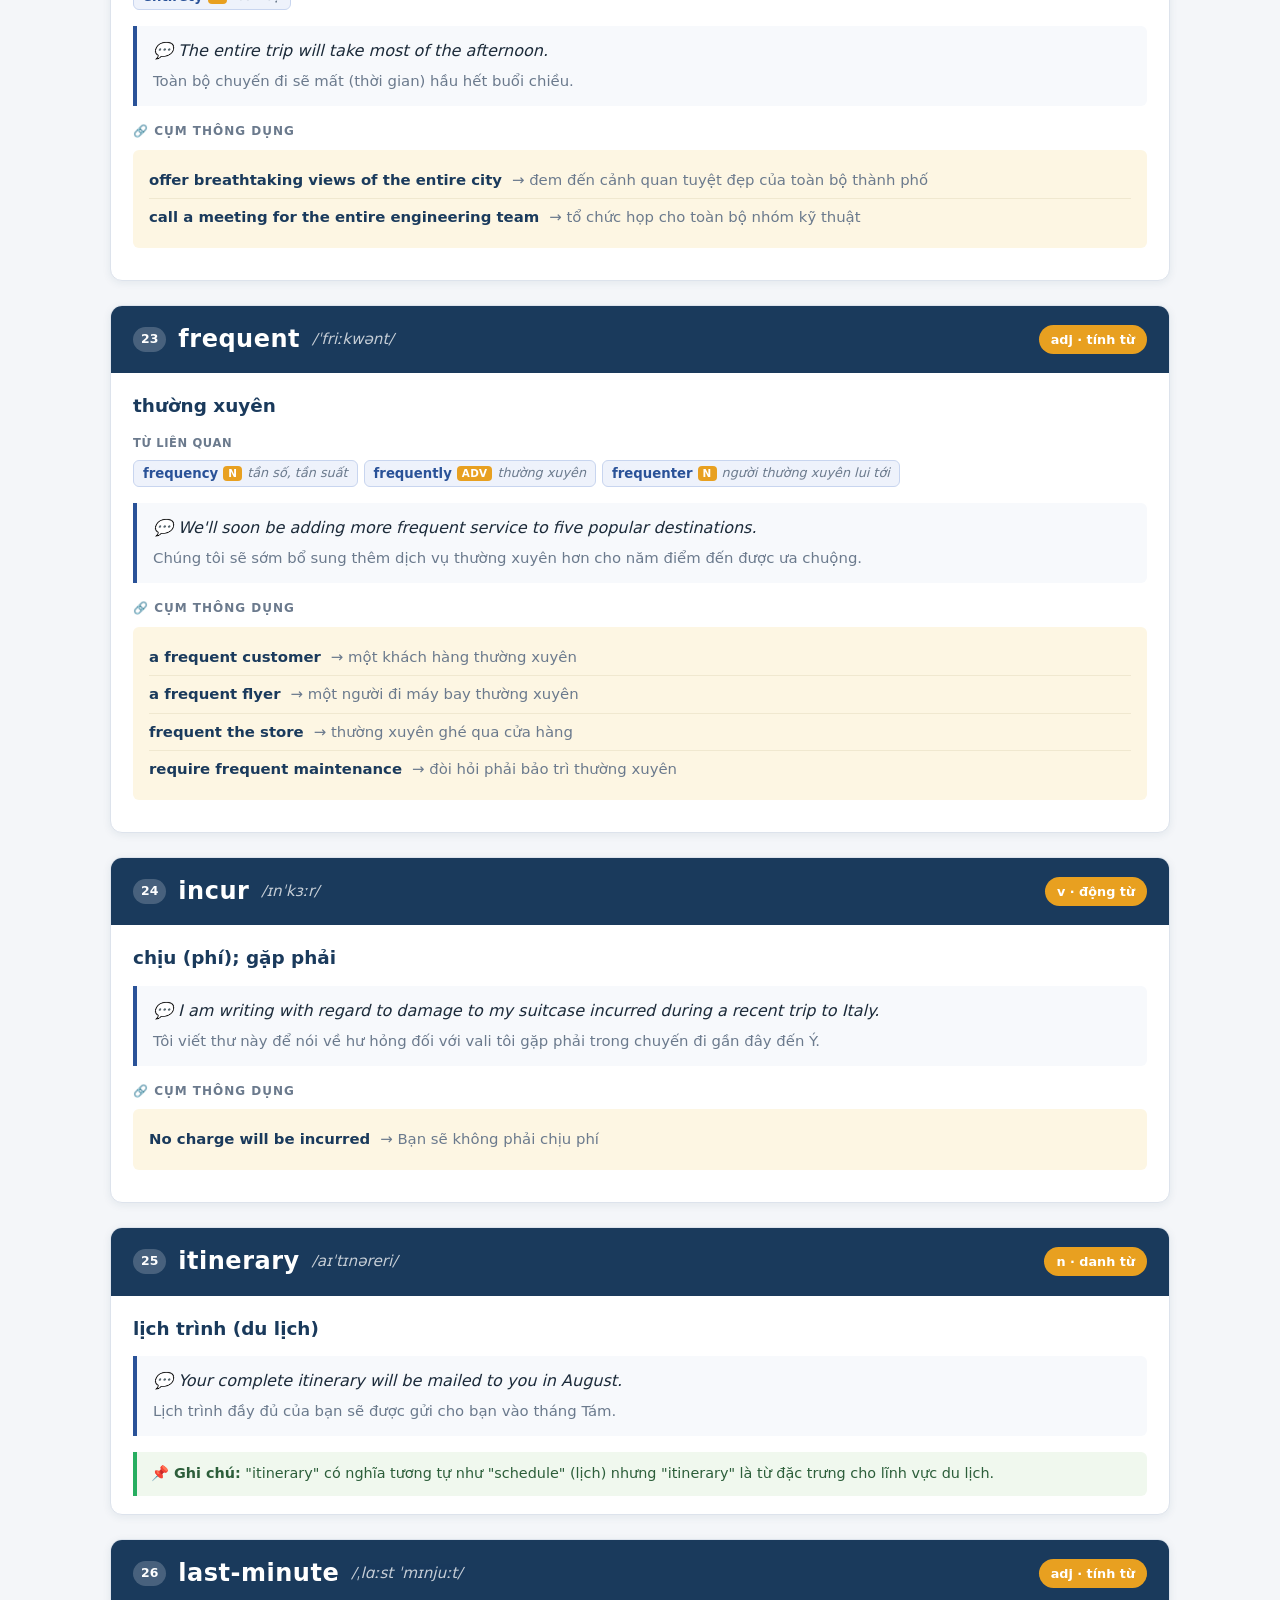
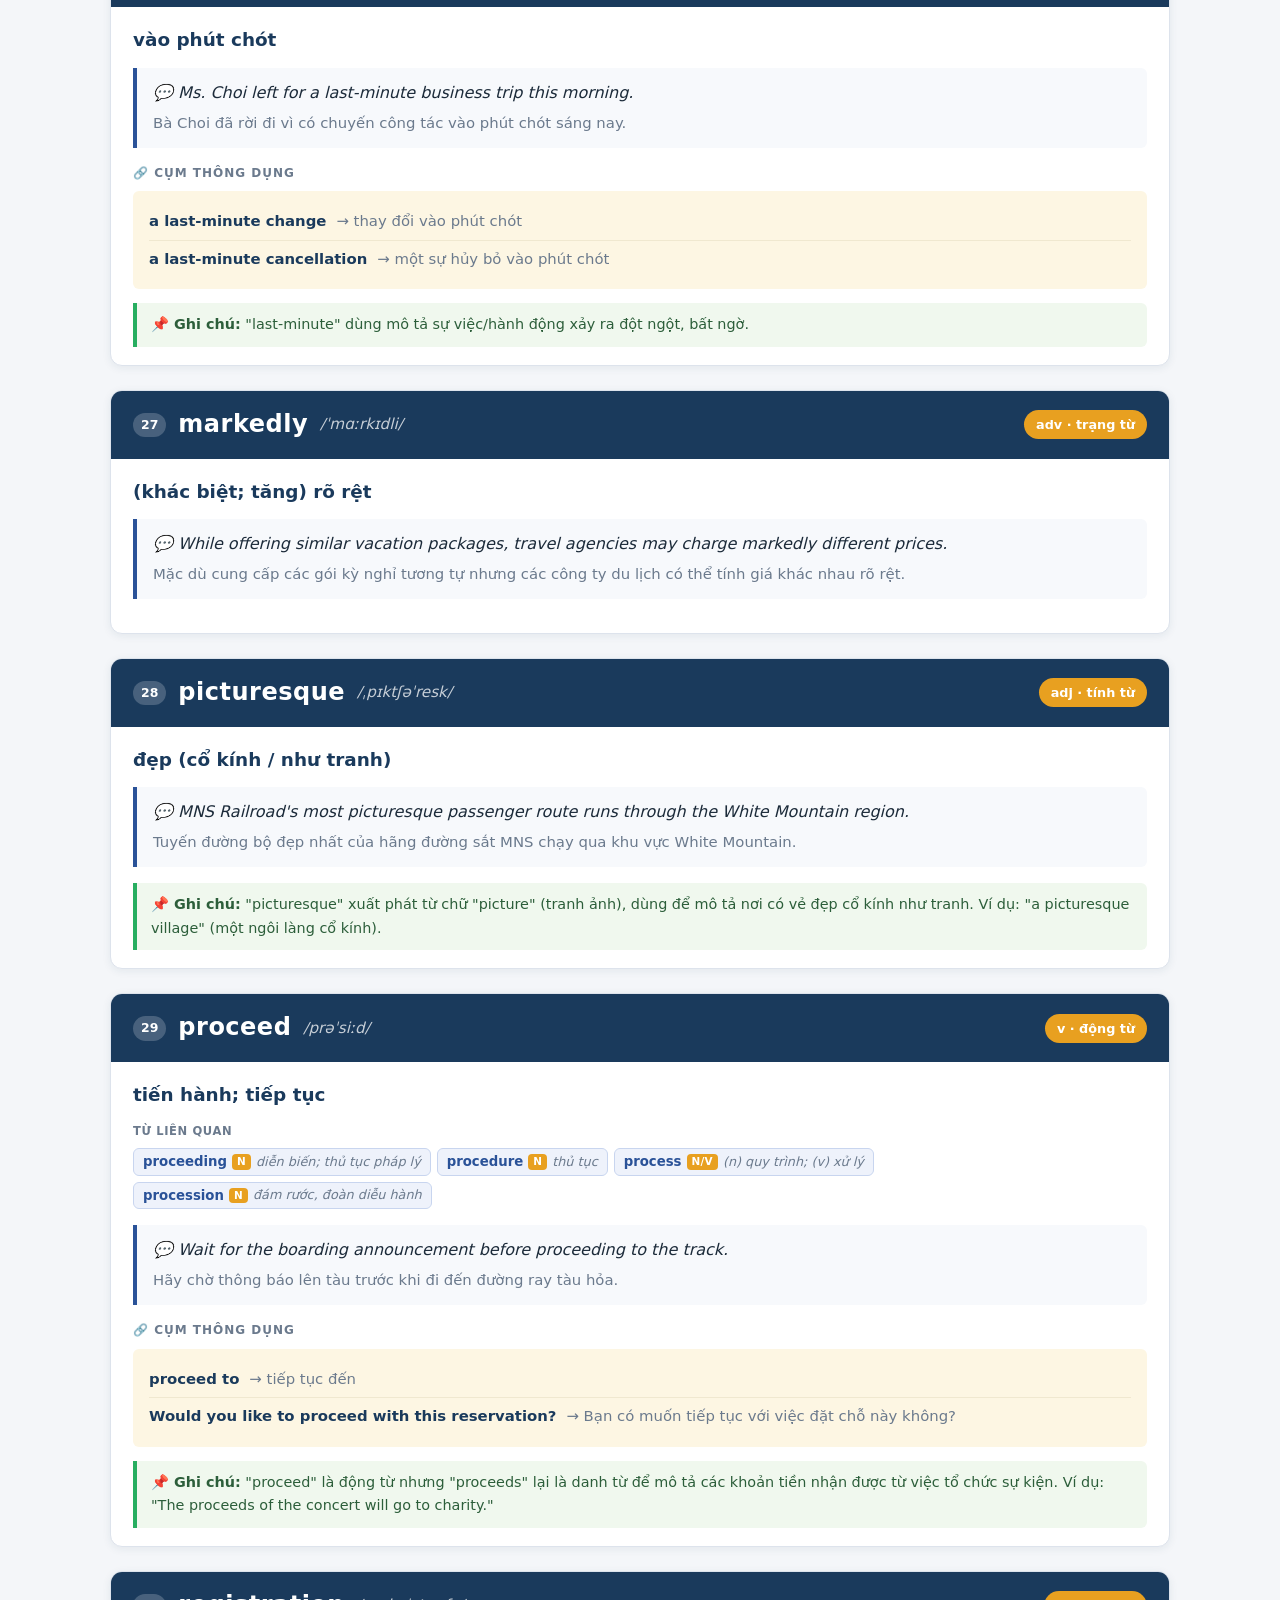
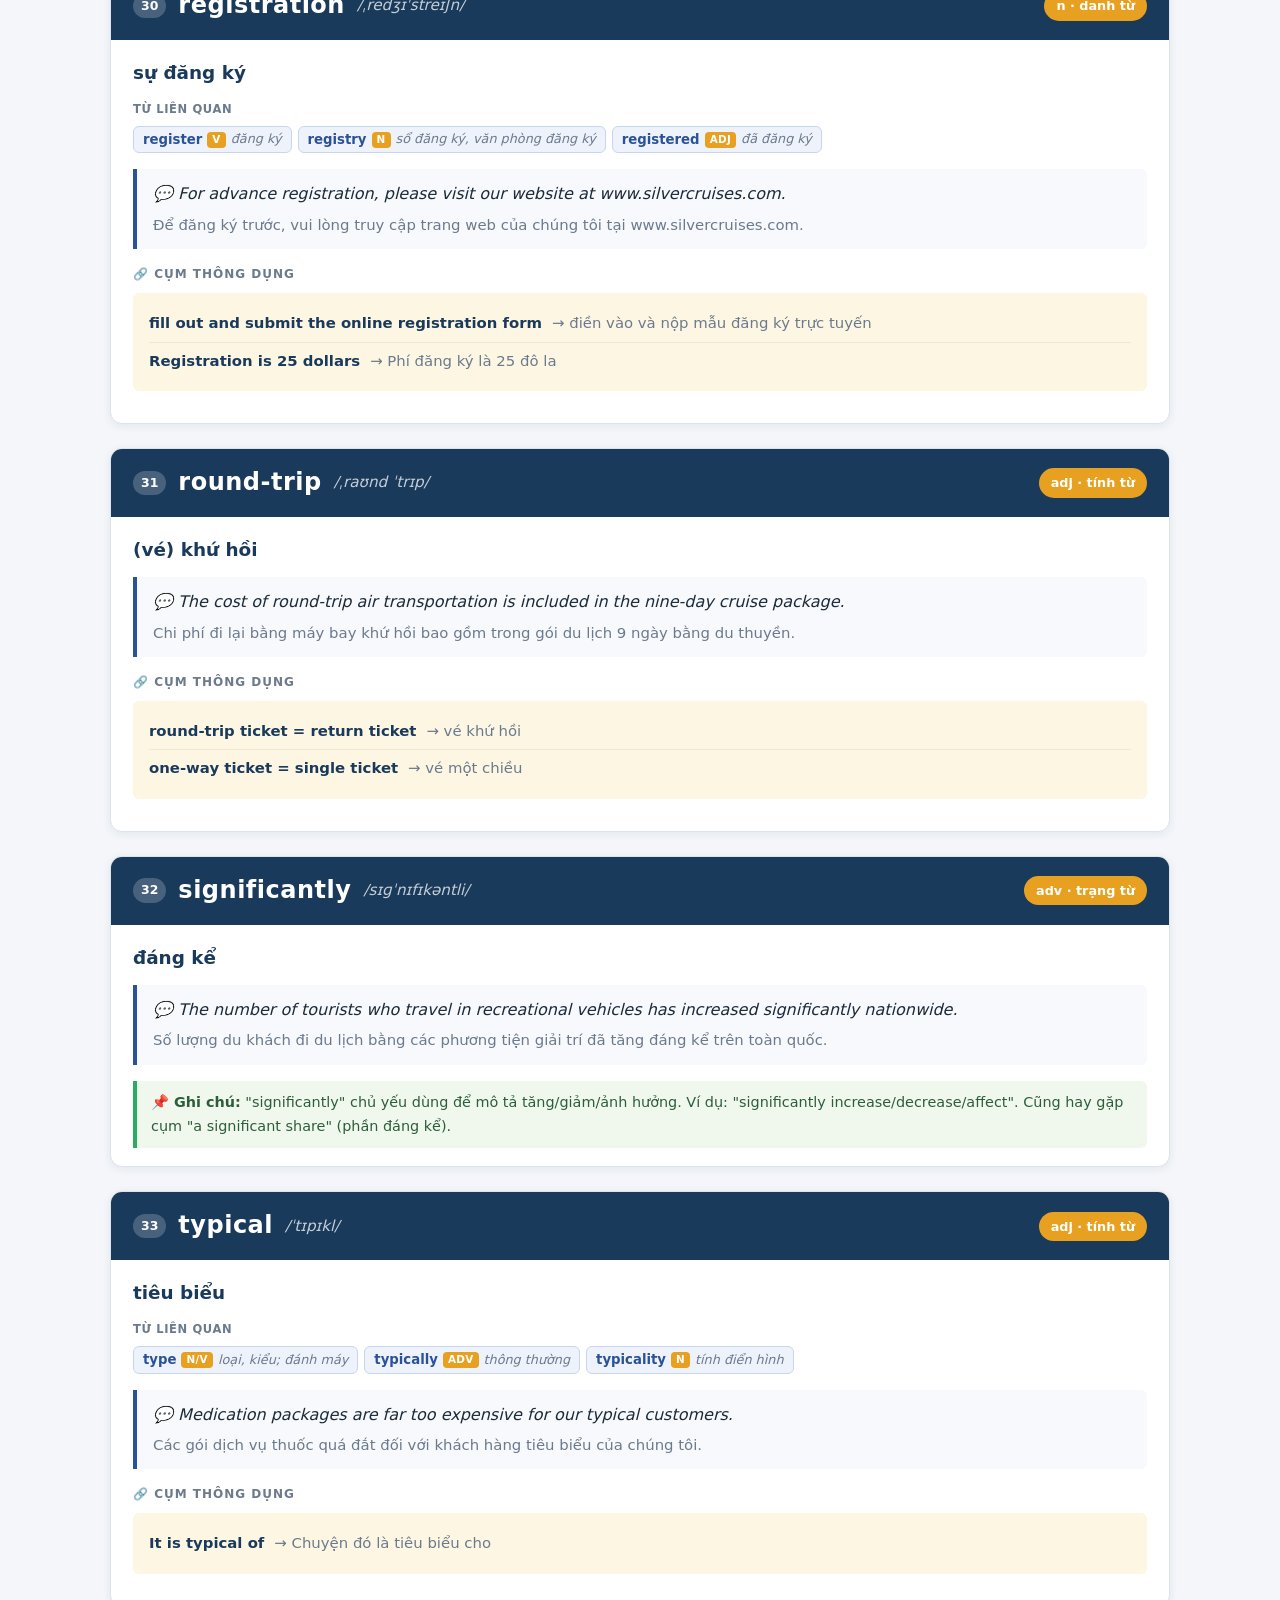
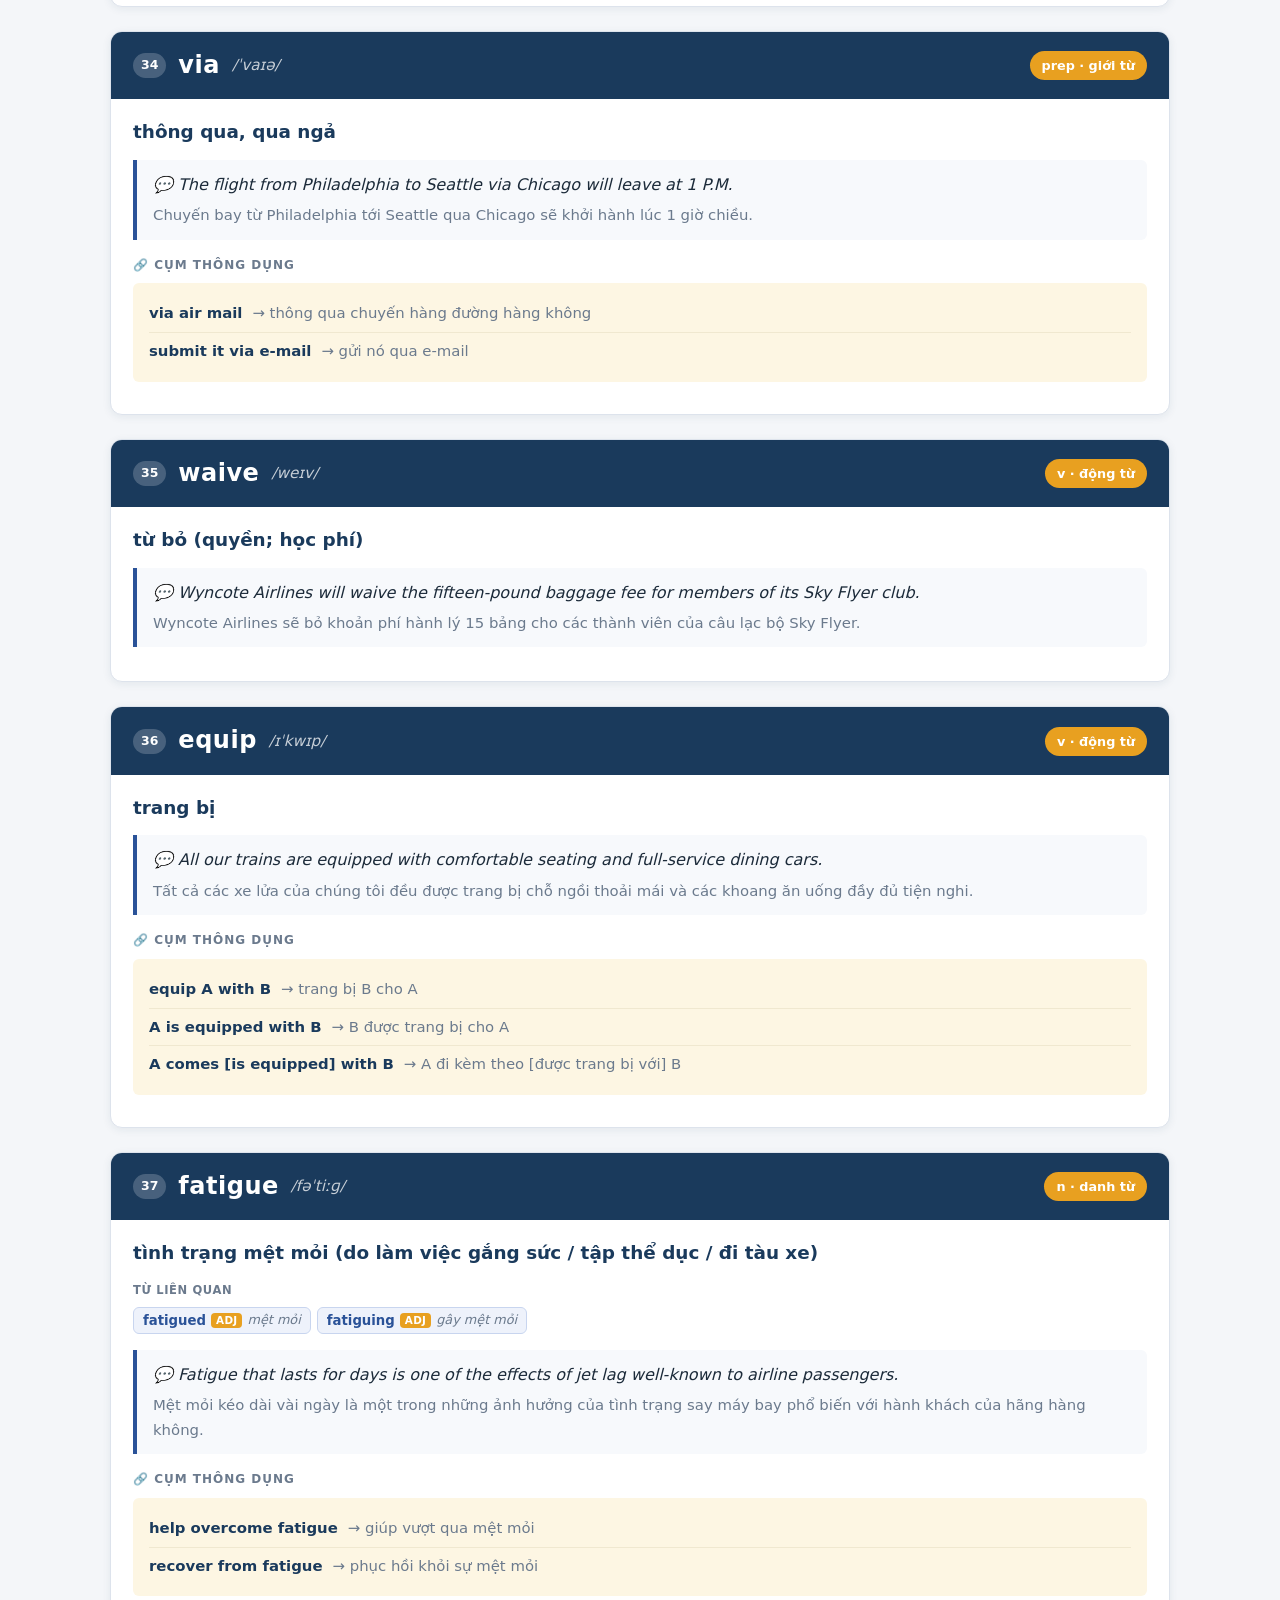
==== commit ca47e581: "Add navigation buttons" ====
--- a/30-days-vocab/day.html
+++ b/30-days-vocab/day.html
@@ -11,6 +11,17 @@
     <a class="navbar-back" href="index.html">← Danh sách</a>
     <span class="navbar-spacer"></span>
     <span class="navbar-title" id="navTitle">Từ vựng</span>
+    <span class="navbar-spacer"></span>
+    <div class="navbar-nav">
+      <a class="navbar-nav-btn" id="prevDayBtn" aria-label="Ngày trước">
+        <svg viewBox="0 0 24 24" width="15" height="15" fill="none" stroke="currentColor" stroke-width="2.5" stroke-linecap="round" stroke-linejoin="round"><polyline points="15 18 9 12 15 6"/></svg>
+        <span class="btn-label">Trước</span>
+      </a>
+      <a class="navbar-nav-btn" id="nextDayBtn" aria-label="Ngày tiếp">
+        <span class="btn-label">Tiếp</span>
+        <svg viewBox="0 0 24 24" width="15" height="15" fill="none" stroke="currentColor" stroke-width="2.5" stroke-linecap="round" stroke-linejoin="round"><polyline points="9 18 15 12 9 6"/></svg>
+      </a>
+    </div>
   </nav>
 
   <div class="container">
@@ -27,6 +38,10 @@
 
     <div class="vocab-list" id="vocabList"></div>
   </div>
+
+  <button class="scroll-top-btn" id="scrollTopBtn" aria-label="Lên đầu trang" title="Lên đầu trang">
+    <svg viewBox="0 0 24 24"><polyline points="18 15 12 9 6 15"/></svg>
+  </button>
 
   <script src="data/topics.js"></script>
   <script>
@@ -51,6 +66,14 @@
     document.getElementById('dayTitle').textContent    = `Ngày ${dayNum}: ${dayInfo.topic}`;
     document.getElementById('daySubtitle').textContent = `${dayInfo.topicVi} · ${words.length} từ`;
     document.getElementById('quizBtn').href            = `quiz.html?day=${dayNum}`;
+
+    const totalDays = DAYS_TOPICS.length;
+    const prevBtn   = document.getElementById('prevDayBtn');
+    const nextBtn   = document.getElementById('nextDayBtn');
+    if (dayNum > 1)          prevBtn.href = `day.html?day=${dayNum - 1}`;
+    else                     prevBtn.classList.add('disabled');
+    if (dayNum < totalDays)  nextBtn.href = `day.html?day=${dayNum + 1}`;
+    else                     nextBtn.classList.add('disabled');
 
     // ---- POS labels ----
     const posLabel = { n: 'danh từ', v: 'động từ', adj: 'tính từ', adv: 'trạng từ', 'n/v': 'danh/động từ', 'adj/n': 'tính từ/danh từ', prep: 'giới từ', conj: 'liên từ', phr: 'cụm từ' };
@@ -121,6 +144,15 @@
       list.innerHTML = '<p style="color:#6b7a8d;padding:32px 0;text-align:center;">Dữ liệu từ vựng cho ngày này chưa được cập nhật.</p>';
     }
     } // end renderPage
+
+    // ---- SCROLL TO TOP ----
+    const scrollTopBtn = document.getElementById('scrollTopBtn');
+    window.addEventListener('scroll', () => {
+      scrollTopBtn.classList.toggle('visible', window.scrollY > 200);
+    }, { passive: true });
+    scrollTopBtn.addEventListener('click', () => {
+      window.scrollTo({ top: 0, behavior: 'smooth' });
+    });
   </script>
 </body>
 </html>
--- a/30-days-vocab/style.css
+++ b/30-days-vocab/style.css
@@ -77,7 +77,44 @@
 .navbar-spacer { flex: 1; }
 .navbar-title {
   font-size: .95rem;
-  opacity: .85;
+  font-weight: 600;
+  opacity: .9;
+  white-space: nowrap;
+  overflow: hidden;
+  text-overflow: ellipsis;
+  max-width: 260px;
+  text-align: center;
+}
+.navbar-nav {
+  display: flex;
+  align-items: center;
+  gap: 6px;
+  flex-shrink: 0;
+}
+.navbar-nav-btn {
+  display: inline-flex;
+  align-items: center;
+  gap: 4px;
+  background: rgba(255,255,255,.15);
+  color: #fff;
+  font-size: .85rem;
+  font-weight: 600;
+  padding: 5px 11px;
+  border-radius: var(--radius-sm);
+  text-decoration: none;
+  transition: background var(--transition);
+  white-space: nowrap;
+  line-height: 1;
+}
+.navbar-nav-btn:hover  { background: rgba(255,255,255,.28); }
+.navbar-nav-btn.disabled {
+  opacity: .3;
+  pointer-events: none;
+}
+@media (max-width: 520px) {
+  .navbar-nav-btn .btn-label { display: none; }
+  .navbar-nav-btn { padding: 6px 9px; }
+  .navbar-title { max-width: 120px; }
 }
 
 /* ===== PAGE HERO ===== */
@@ -548,6 +585,51 @@
   margin-top: 4px;
 }
 
+/* ===== SCROLL TO TOP ===== */
+.scroll-top-btn {
+  position: fixed;
+  bottom: 28px;
+  right: 24px;
+  width: 44px;
+  height: 44px;
+  border-radius: 50%;
+  background: var(--primary);
+  color: #fff;
+  border: none;
+  cursor: pointer;
+  display: flex;
+  align-items: center;
+  justify-content: center;
+  box-shadow: var(--shadow-md);
+  opacity: 0;
+  visibility: hidden;
+  transform: translateY(10px);
+  transition: opacity var(--transition), visibility var(--transition),
+              transform var(--transition), background var(--transition),
+              box-shadow var(--transition);
+  z-index: 999;
+}
+.scroll-top-btn.visible {
+  opacity: 1;
+  visibility: visible;
+  transform: translateY(0);
+}
+.scroll-top-btn:hover {
+  background: var(--primary-light);
+  transform: translateY(-3px);
+  box-shadow: var(--shadow-lg);
+}
+.scroll-top-btn svg {
+  width: 20px;
+  height: 20px;
+  stroke: currentColor;
+  fill: none;
+  stroke-width: 2.5;
+  stroke-linecap: round;
+  stroke-linejoin: round;
+  pointer-events: none;
+}
+
 /* ===== RESPONSIVE ===== */
 @media (max-width: 600px) {
   .hero h1 { font-size: 1.4rem; }
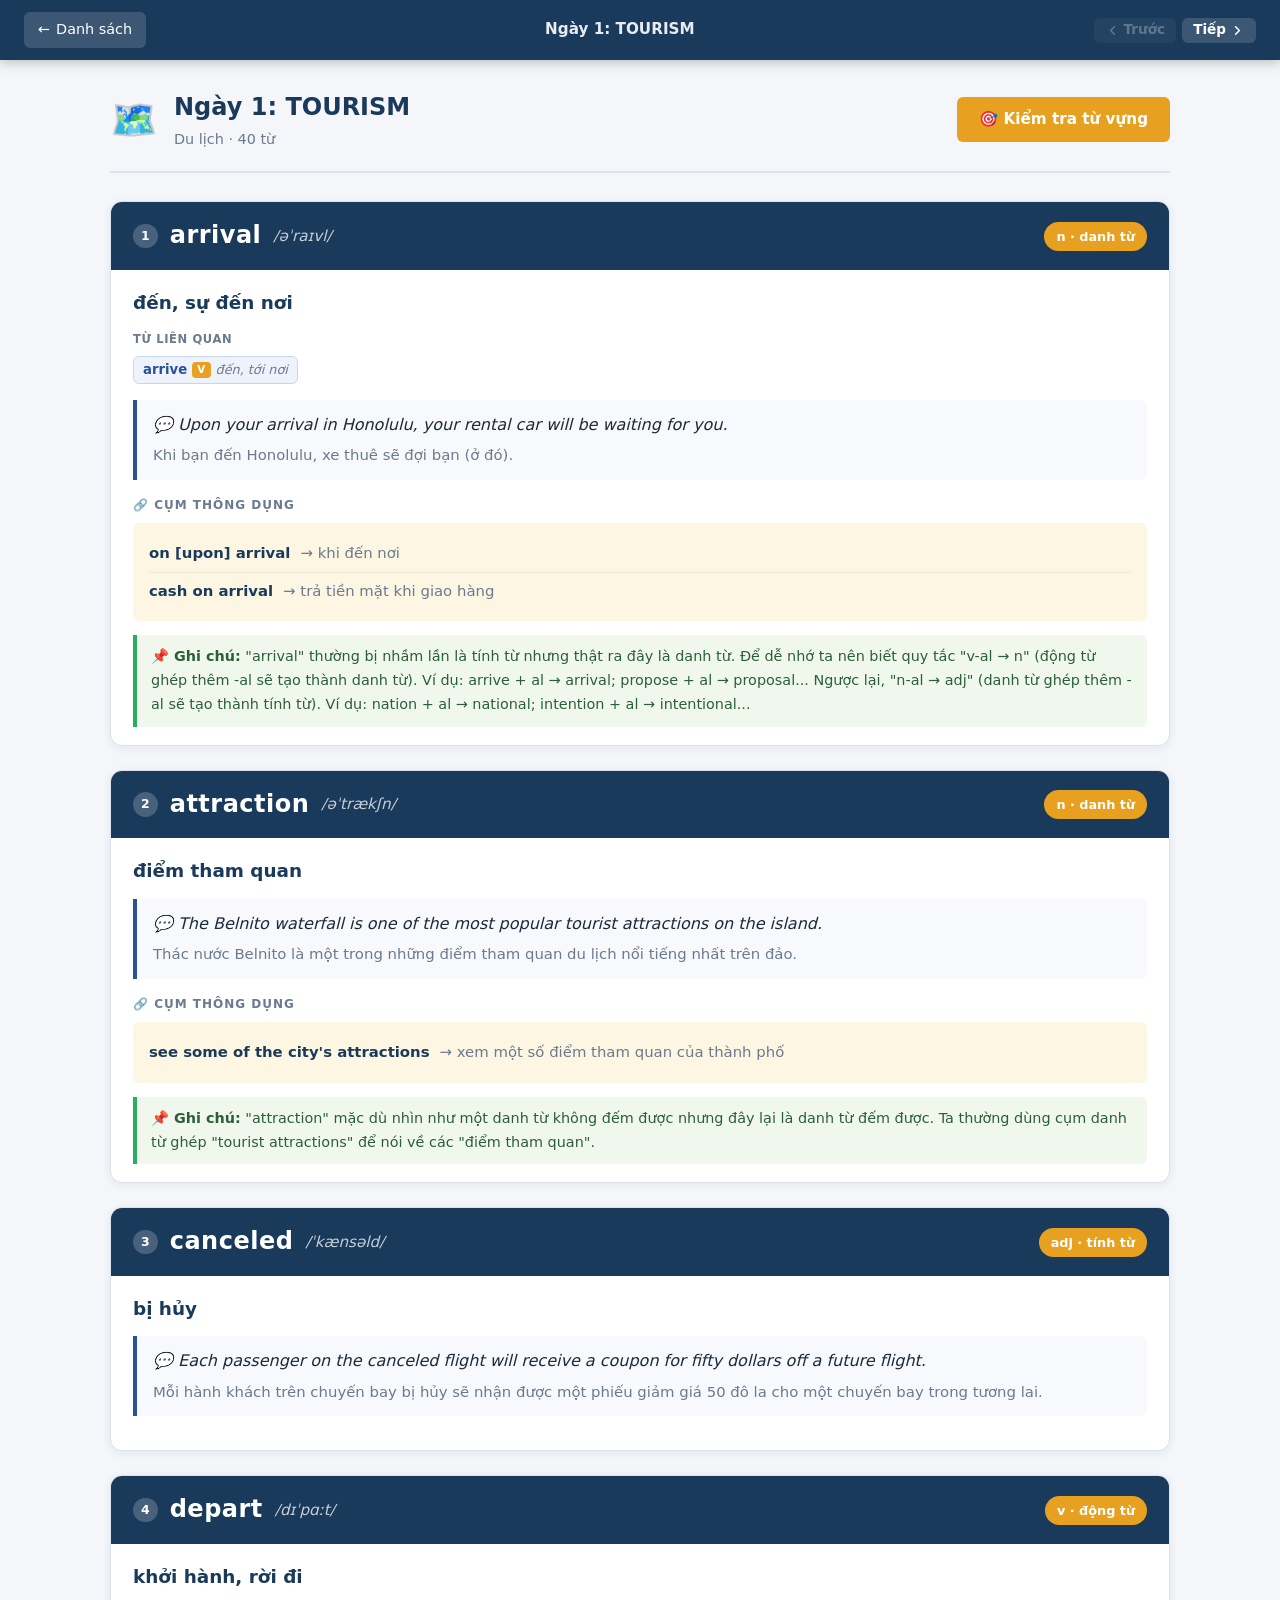
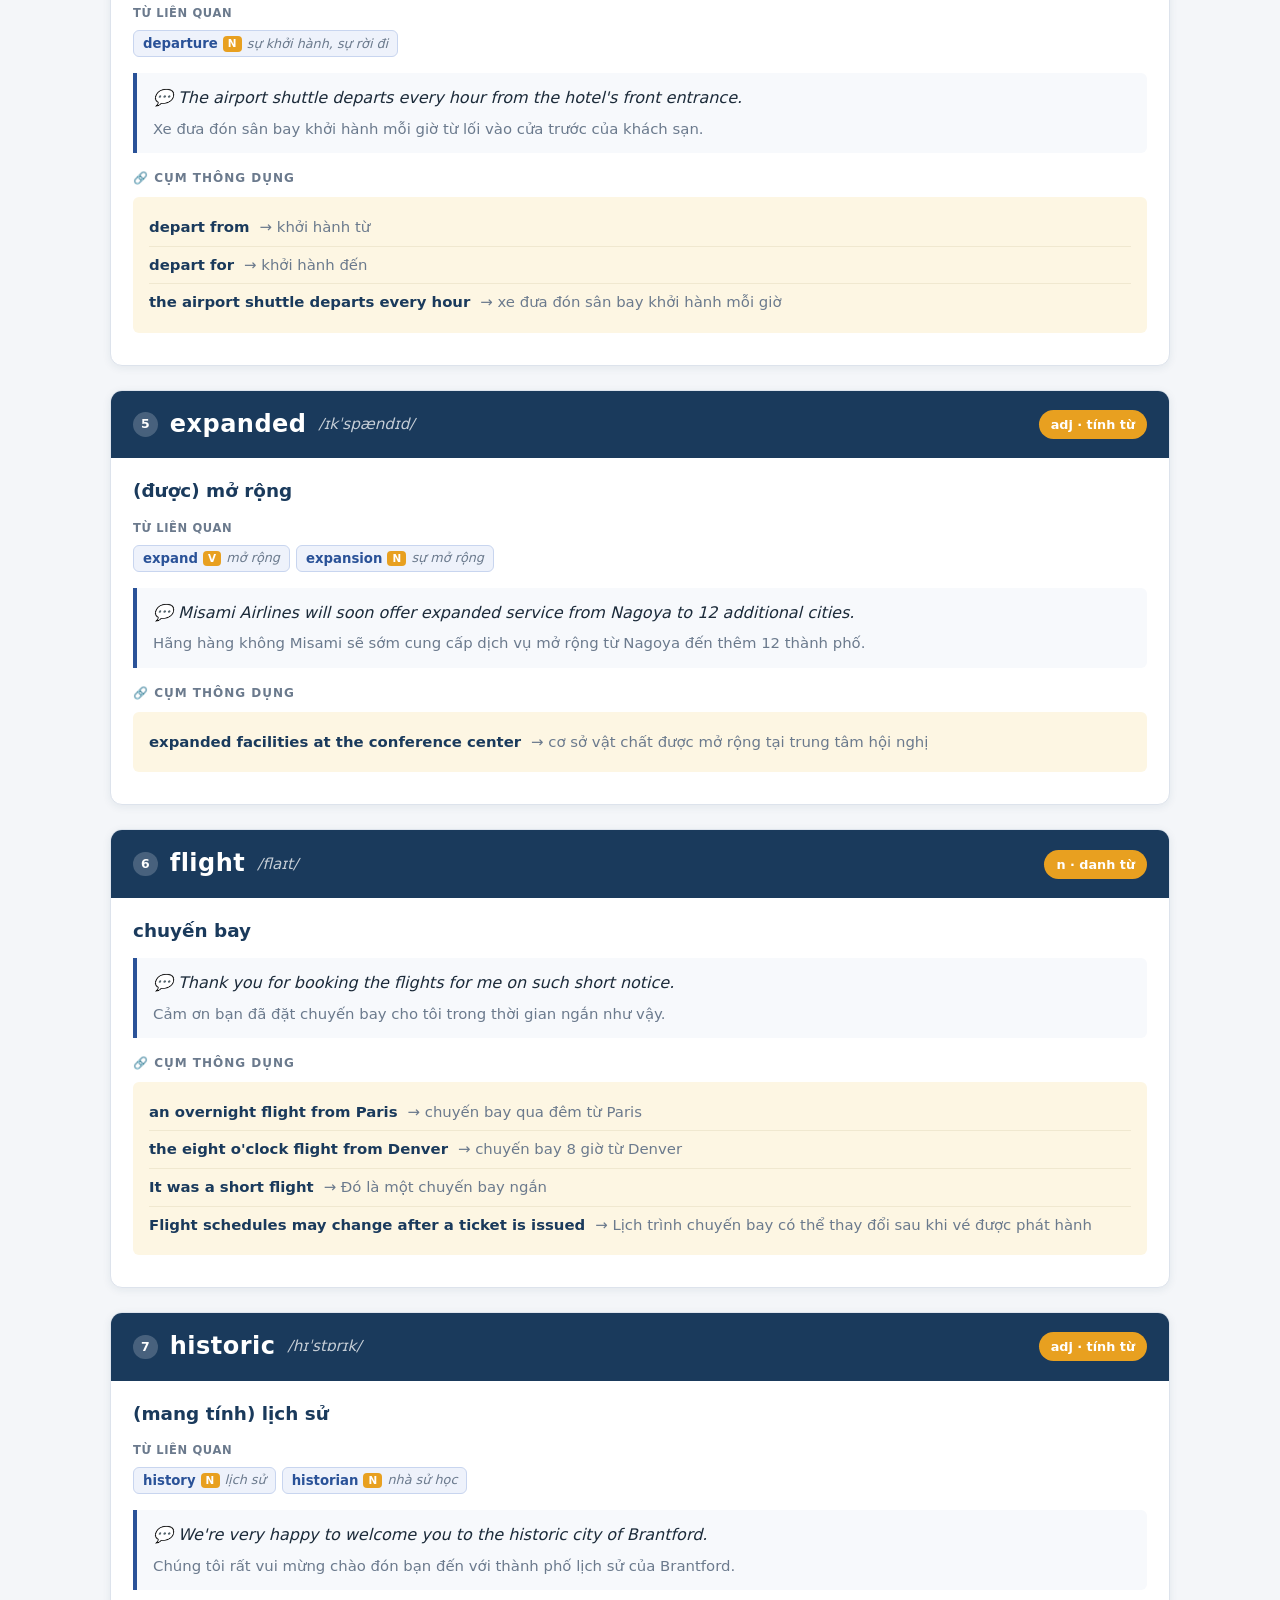
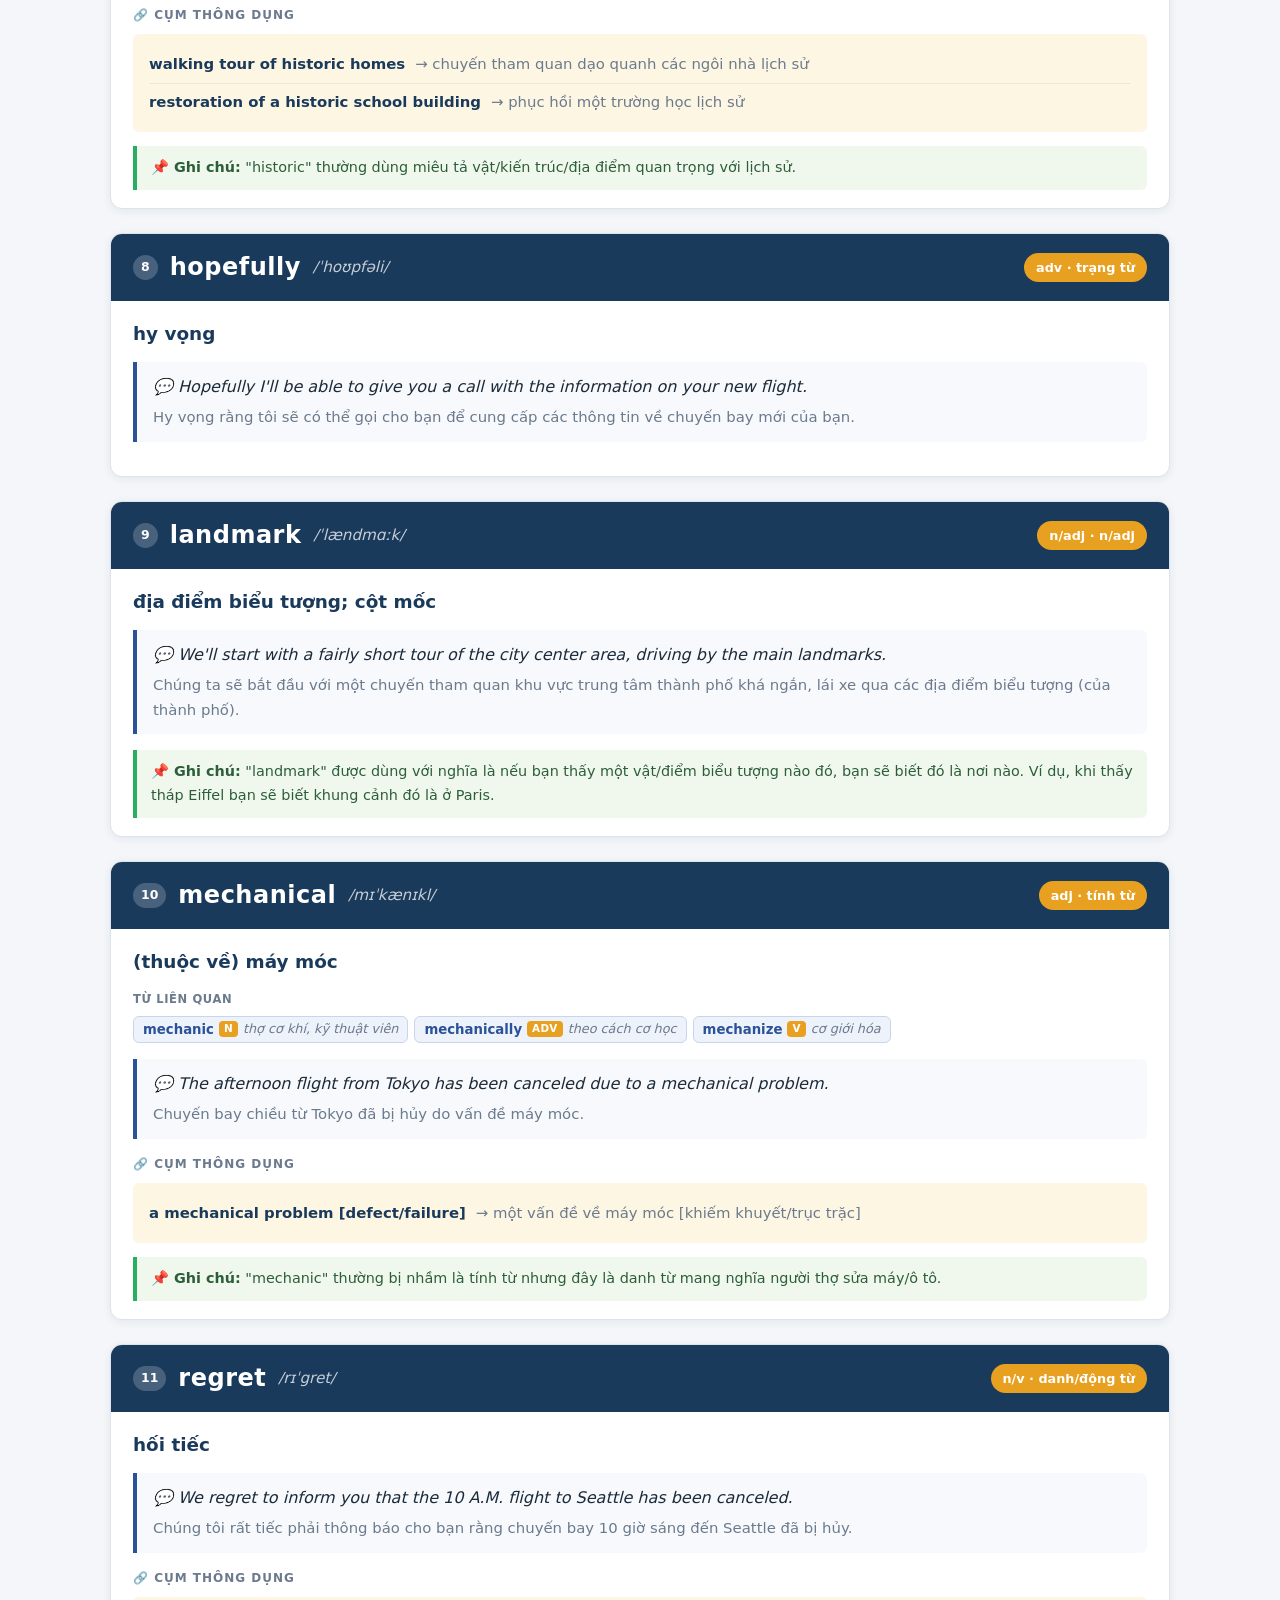
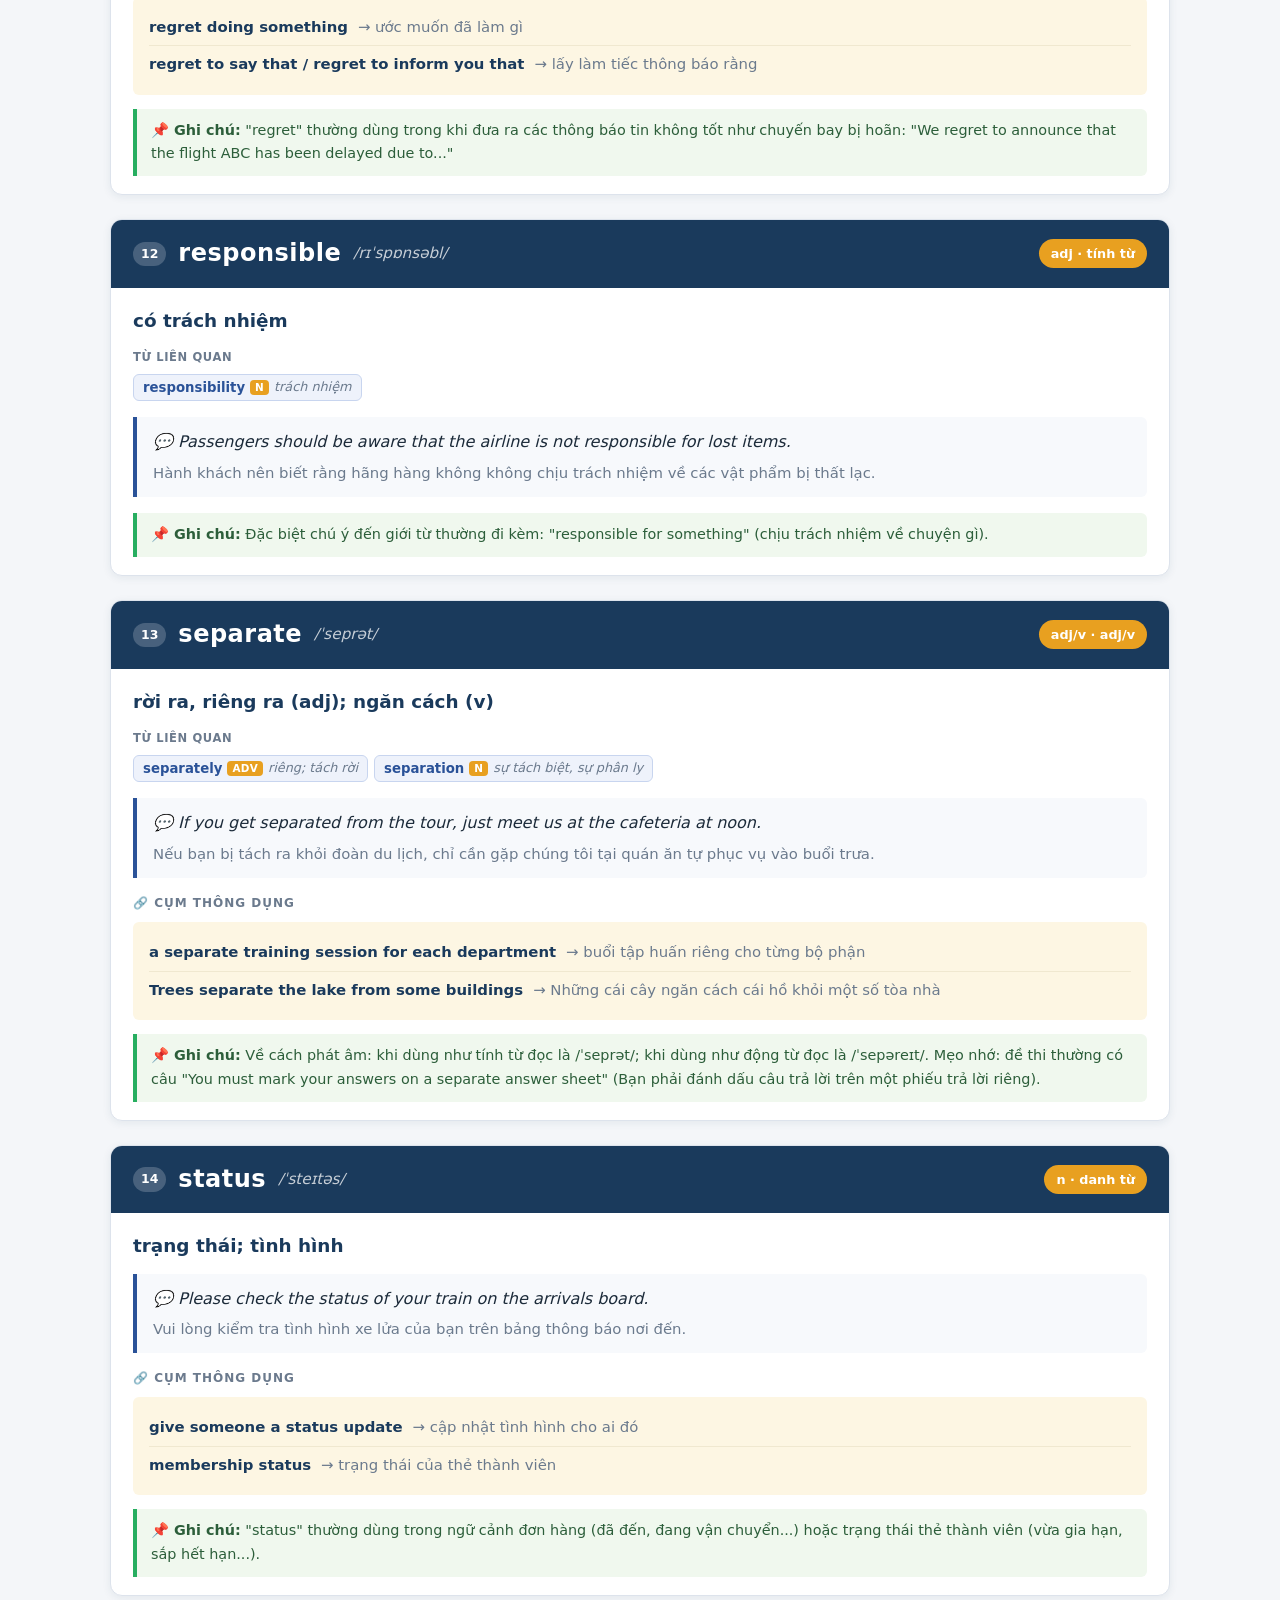
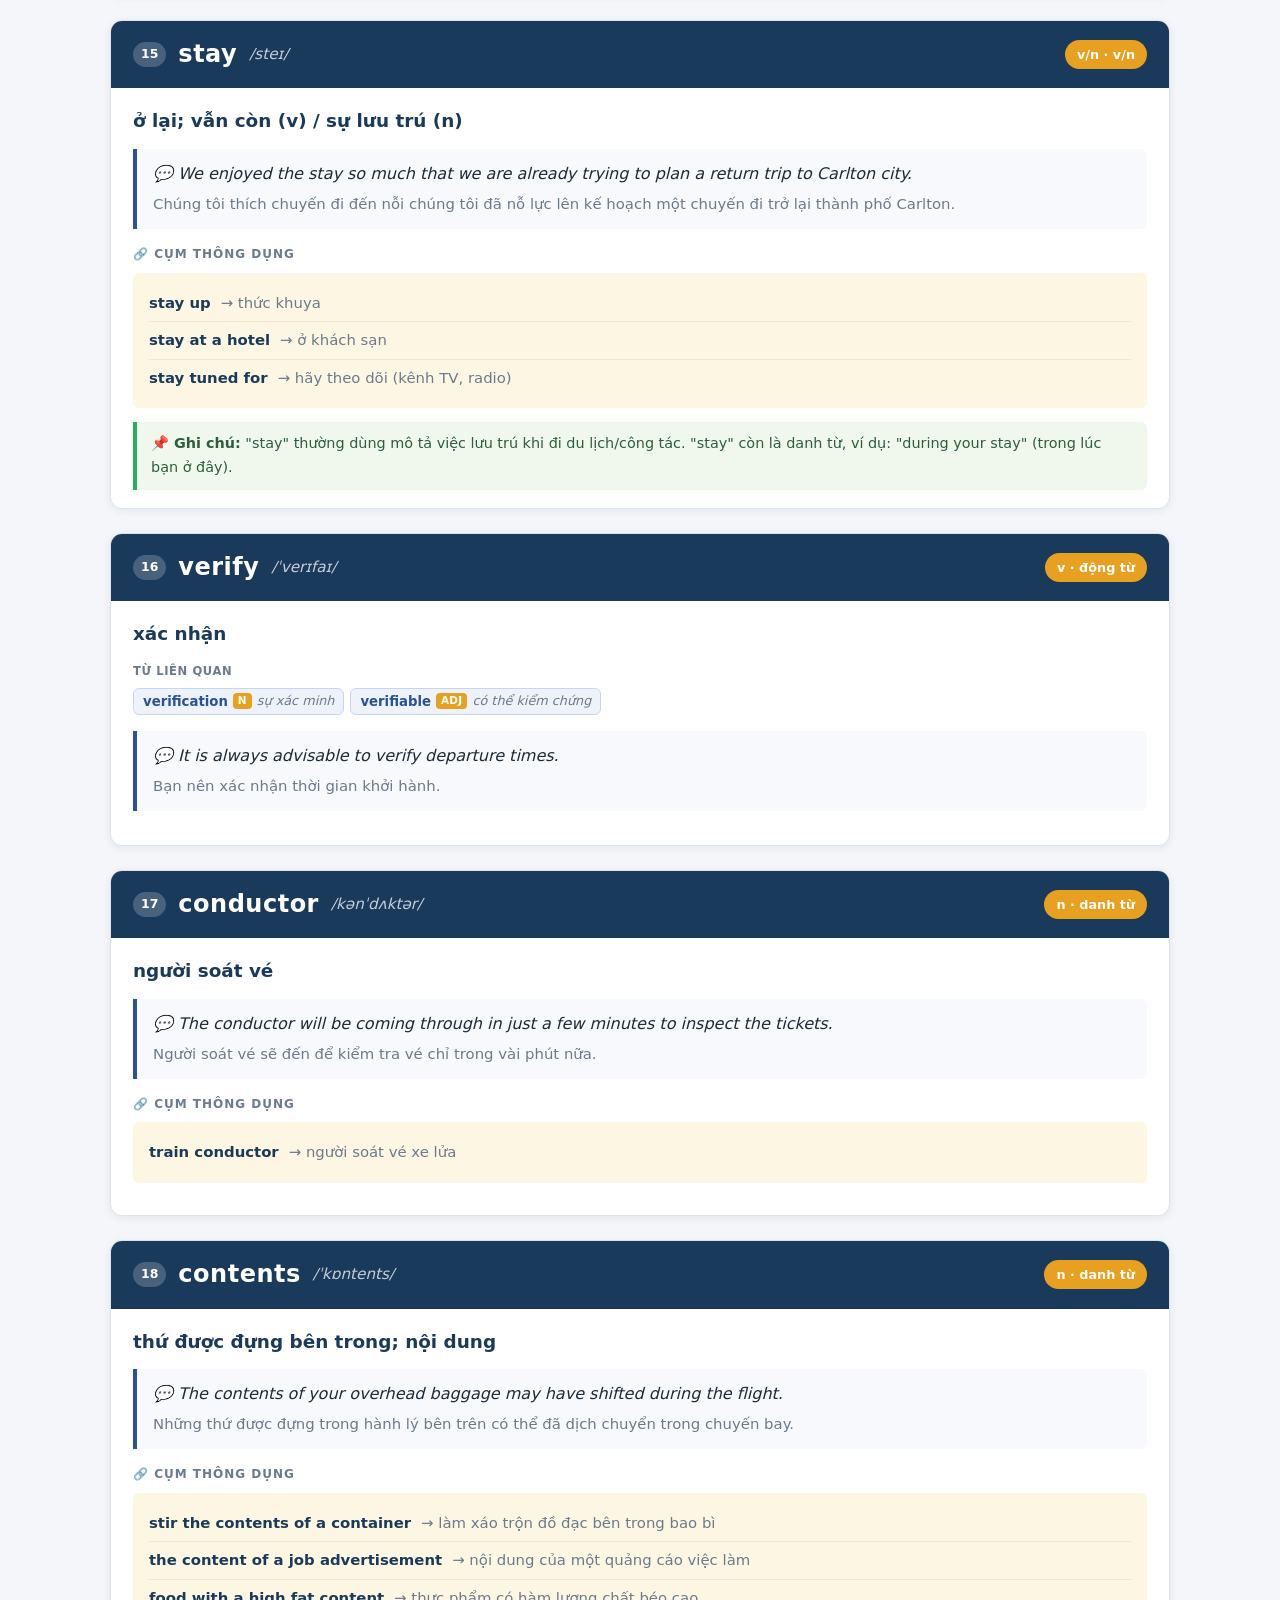
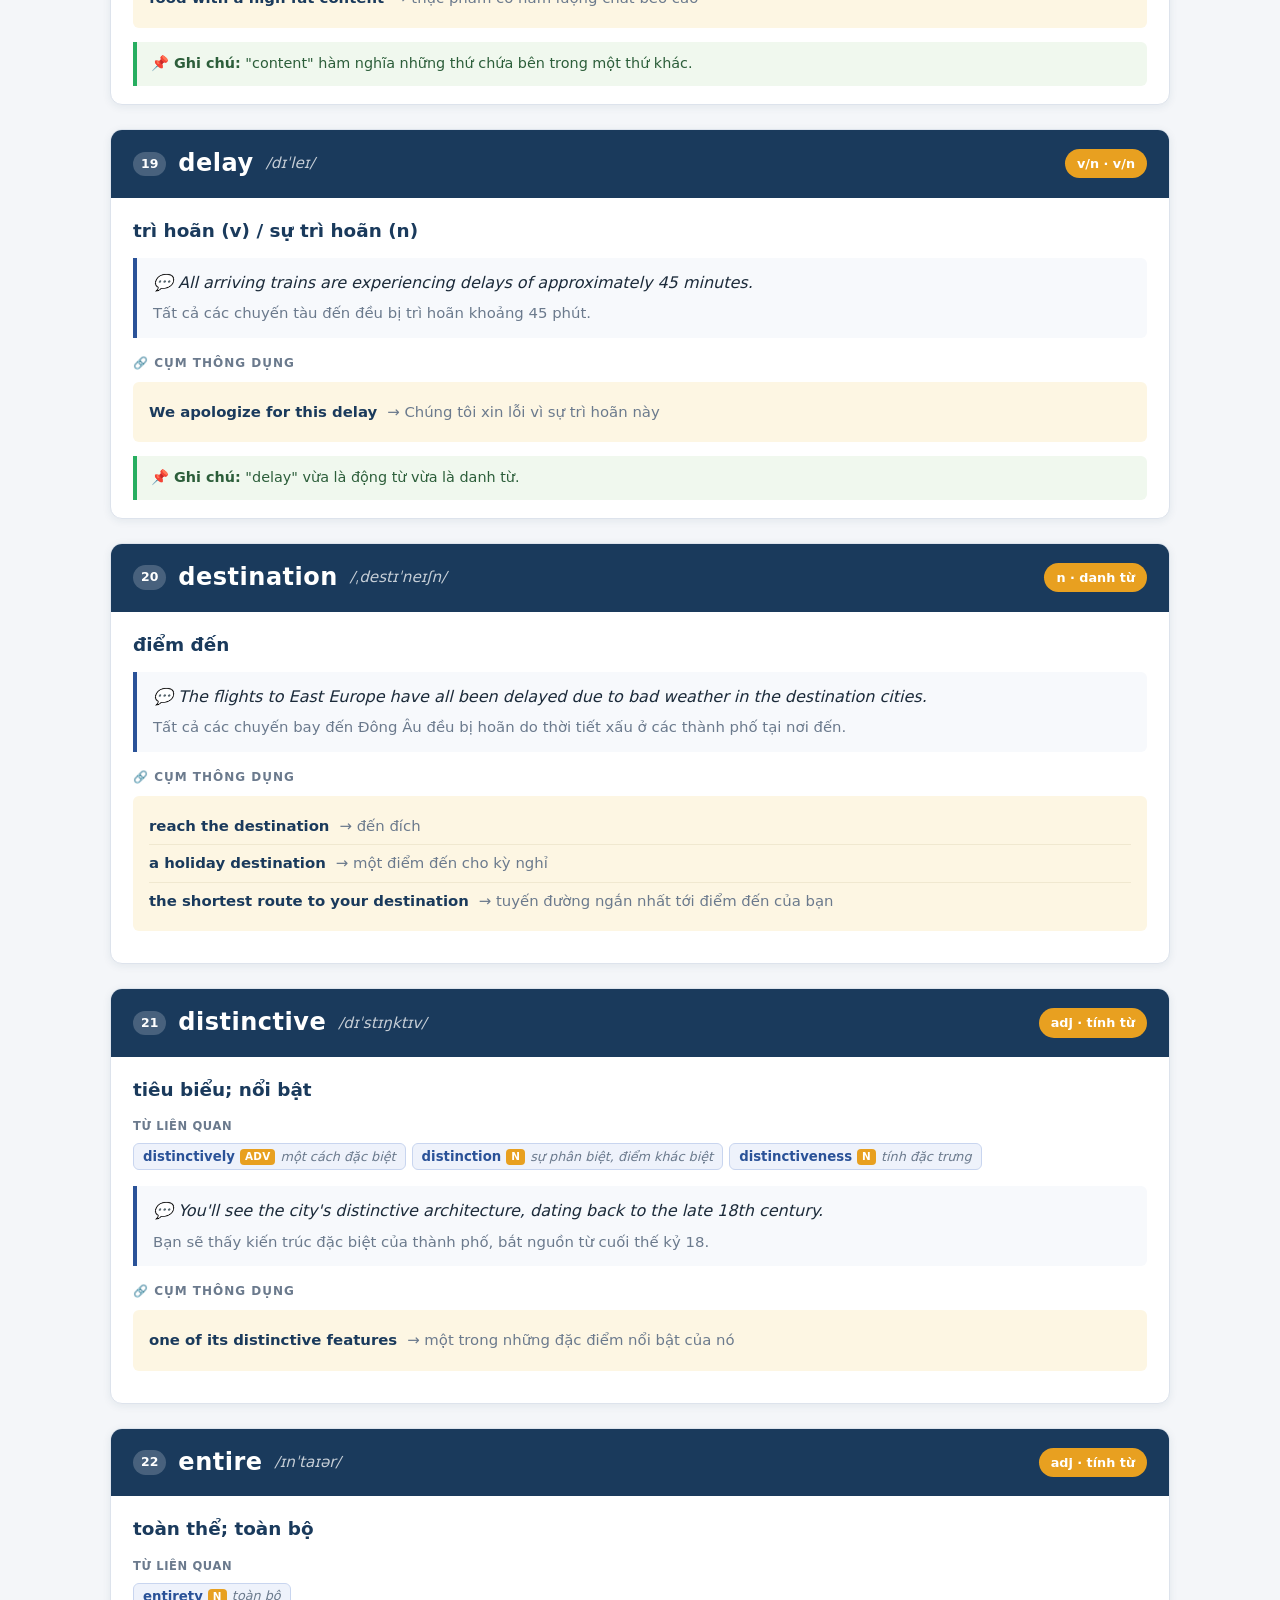
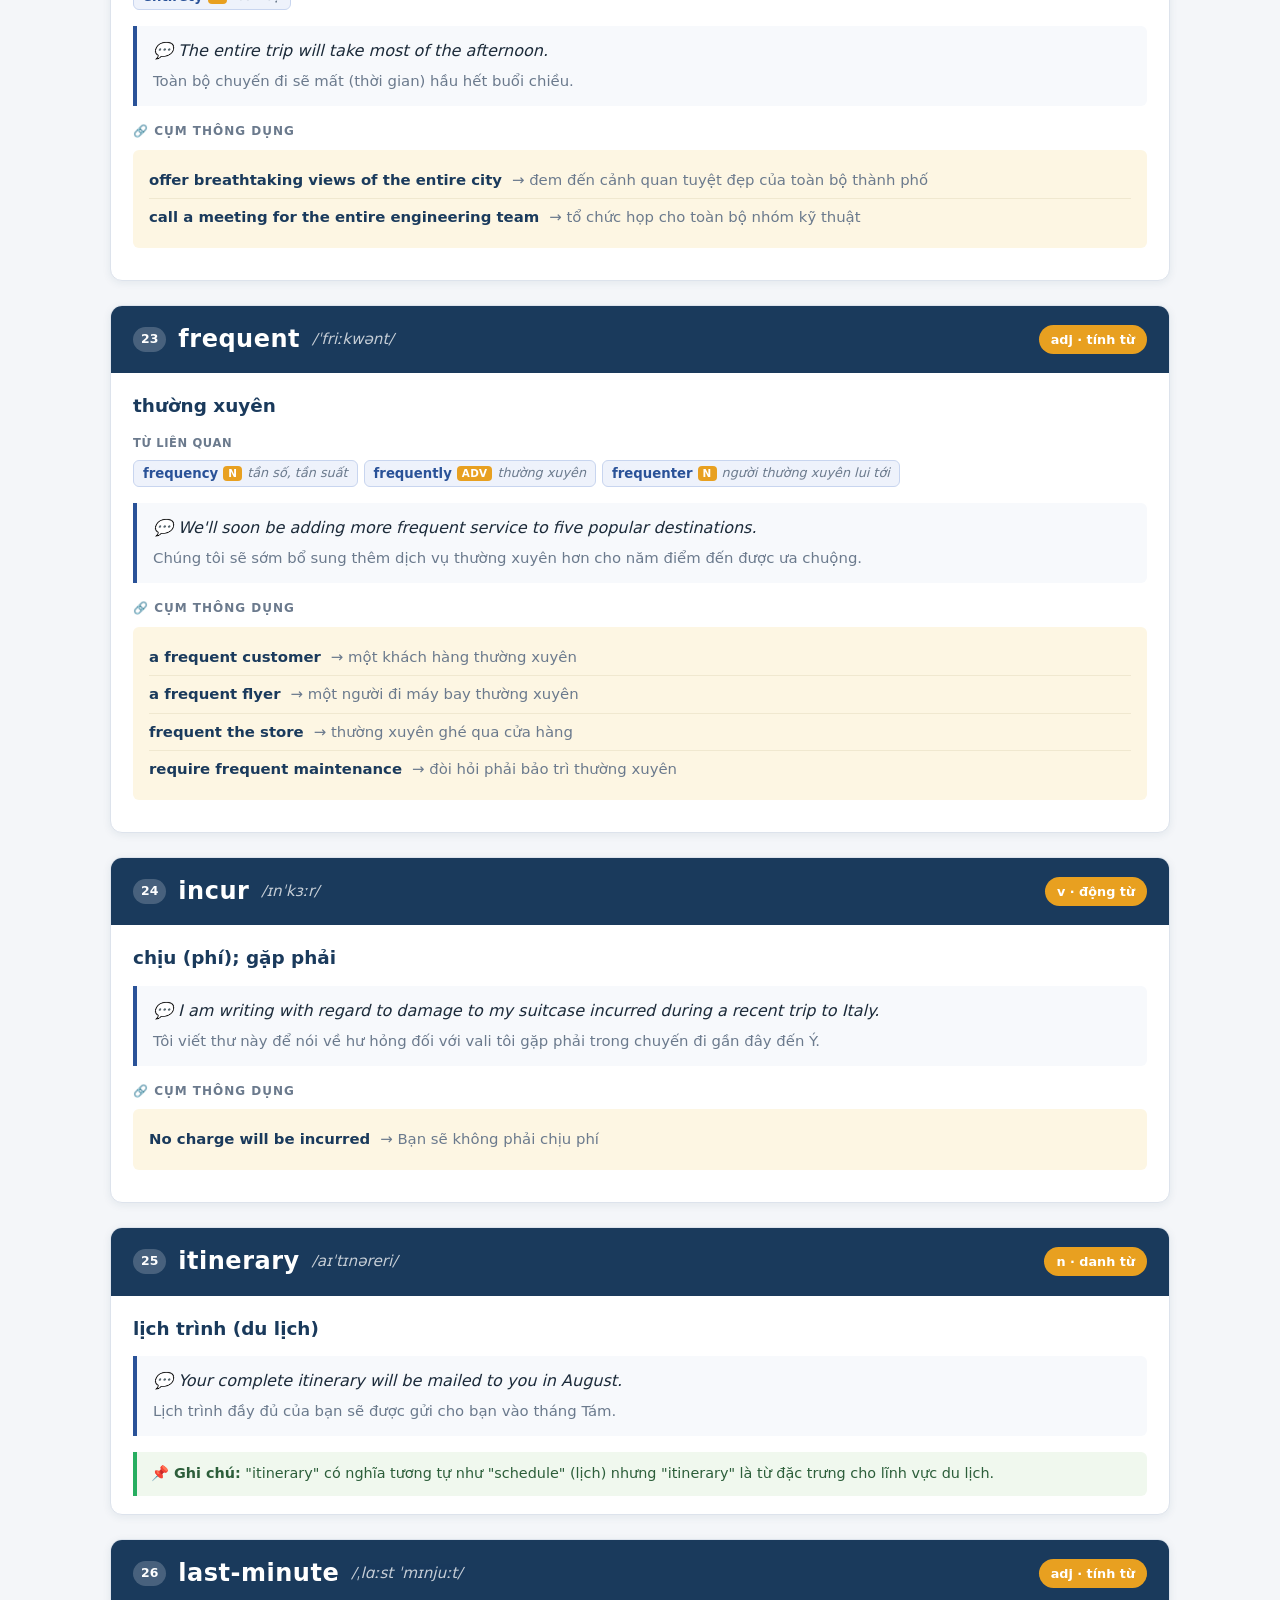
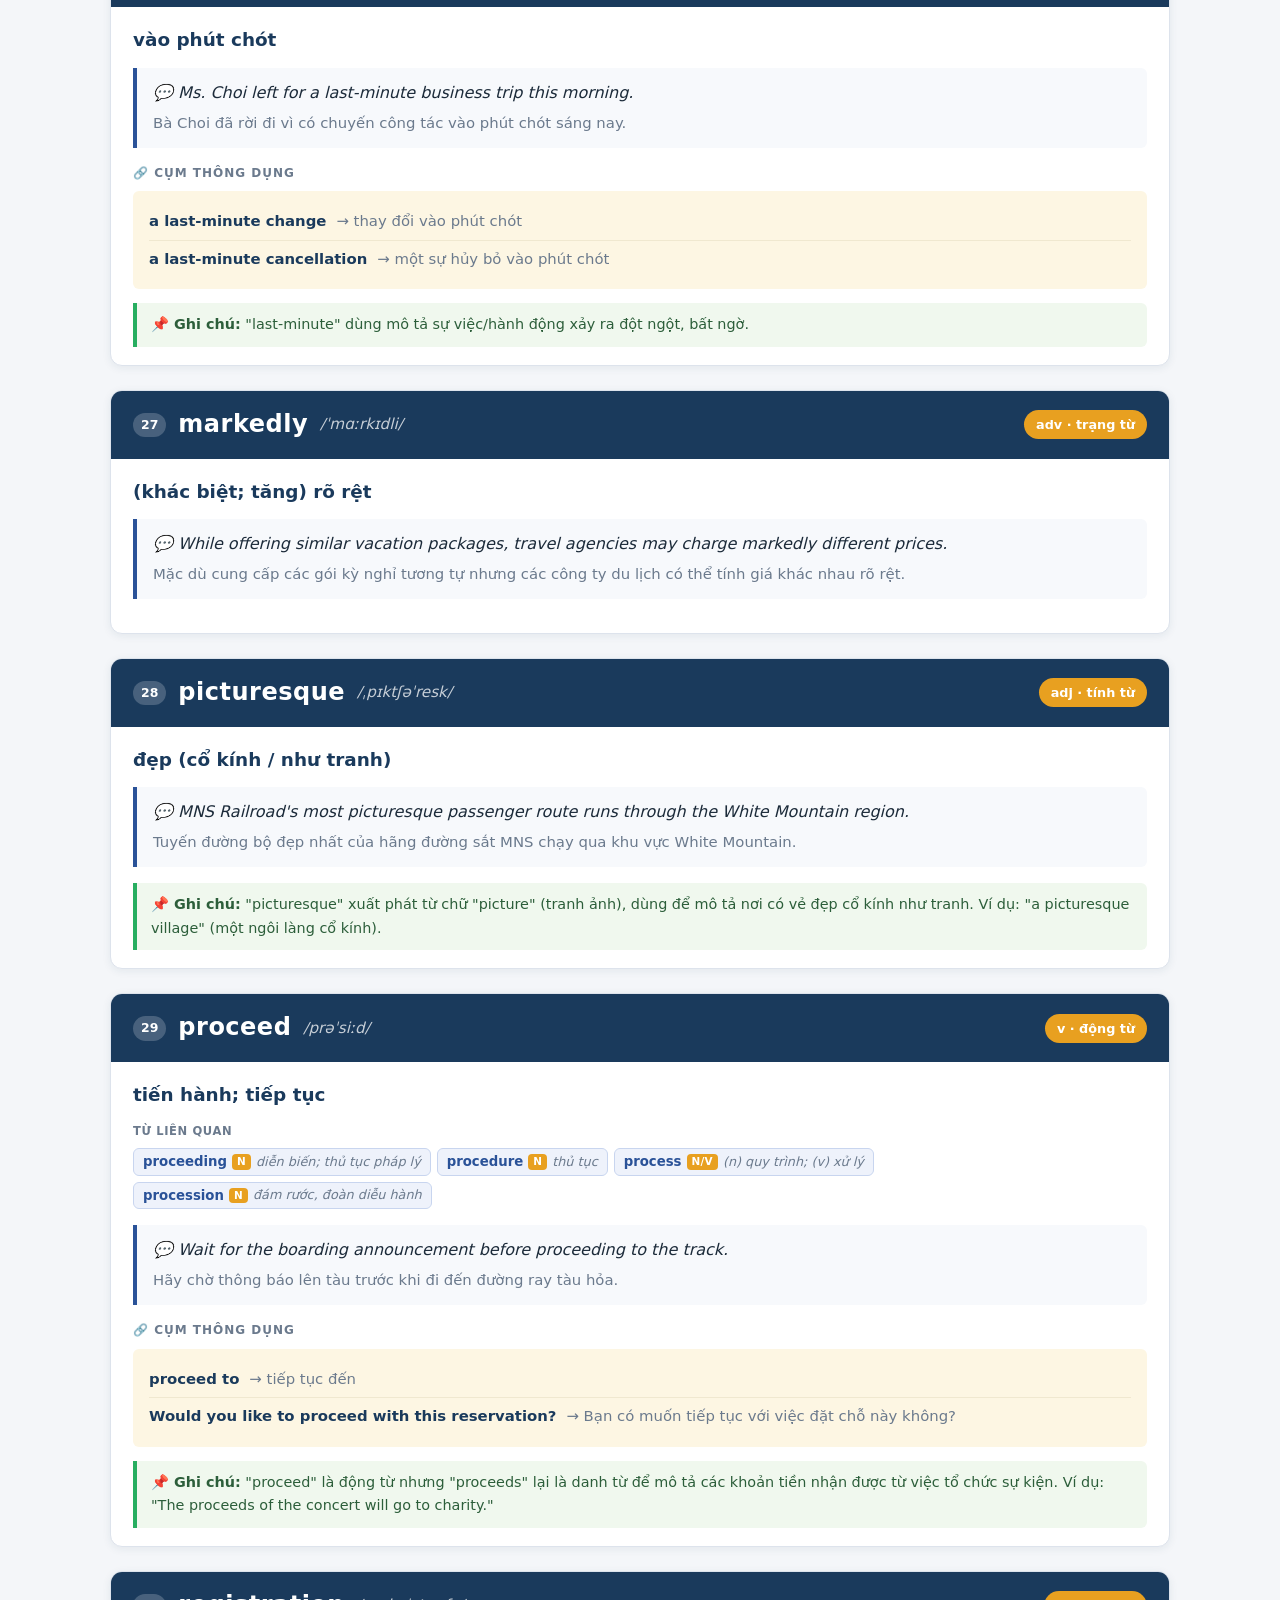
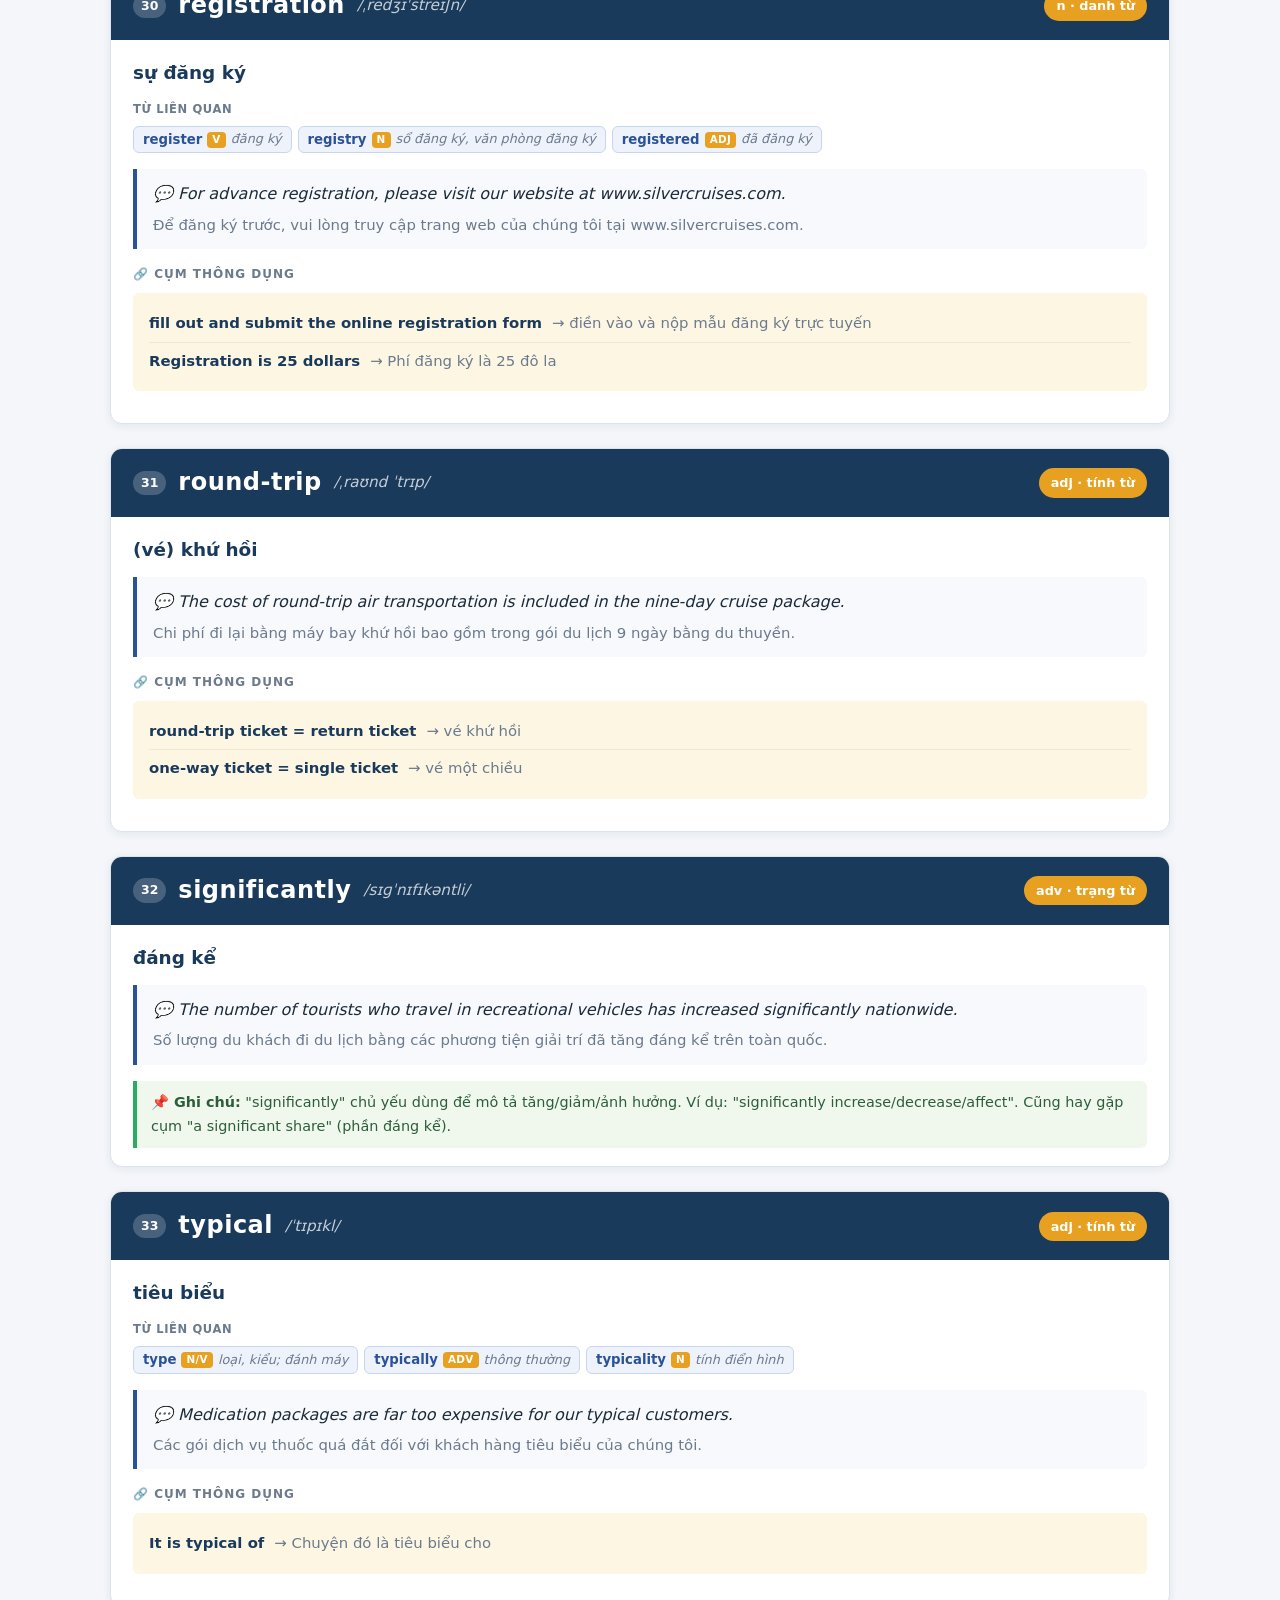
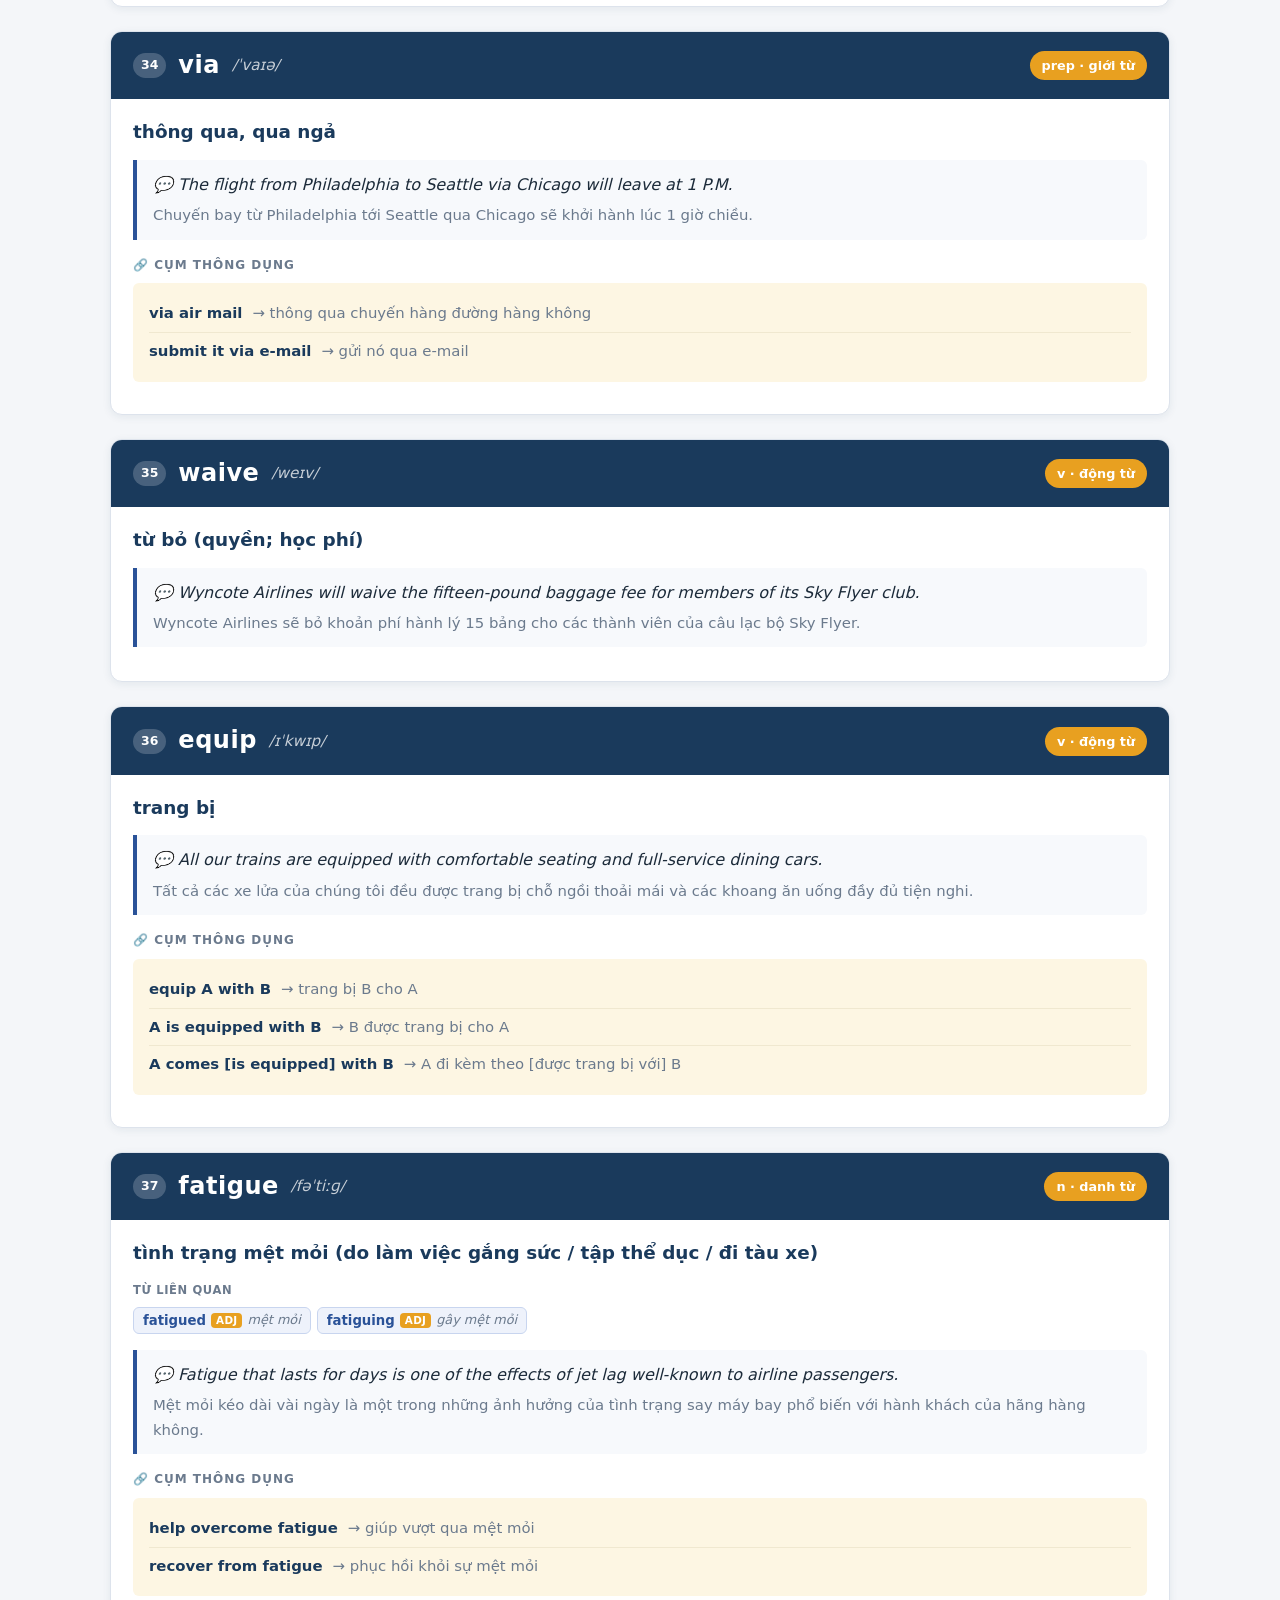
==== commit d7931604: "Responsive" ====
--- a/30-days-vocab/day.html
+++ b/30-days-vocab/day.html
@@ -8,7 +8,10 @@
 </head>
 <body>
   <nav class="navbar">
-    <a class="navbar-back" href="index.html">← Danh sách</a>
+    <a class="navbar-back" href="index.html" aria-label="Danh sách">
+      <span class="navbar-back-icon" aria-hidden="true">←</span>
+      <span class="navbar-back-text">Danh sách</span>
+    </a>
     <span class="navbar-spacer"></span>
     <span class="navbar-title" id="navTitle">Từ vựng</span>
     <span class="navbar-spacer"></span>
--- a/30-days-vocab/style.css
+++ b/30-days-vocab/style.css
@@ -1,42 +1,53 @@
 /* ===== DESIGN TOKENS ===== */
 :root {
-  --primary:        #1a3a5c;
-  --primary-light:  #2a5298;
-  --accent:         #e8a020;
-  --accent-hover:   #d08010;
-  --bg:             #f4f6f9;
-  --card-bg:        #ffffff;
-  --text:           #1c2b3a;
-  --text-muted:     #6b7a8d;
-  --border:         #dde3ec;
-  --success:        #27ae60;
-  --danger:         #e74c3c;
-  --tag-pos-bg:     #eaf0fb;
-  --tag-pos-color:  #2a5298;
-  --phrase-bg:      #fdf6e3;
-  --note-bg:        #f0f8ee;
-  --note-border:    #27ae60;
-  --radius-sm:      6px;
-  --radius-md:      12px;
-  --radius-lg:      20px;
-  --shadow-sm:      0 2px 8px rgba(26,58,92,.08);
-  --shadow-md:      0 4px 20px rgba(26,58,92,.14);
-  --shadow-lg:      0 8px 36px rgba(26,58,92,.18);
-  --transition:     .22s cubic-bezier(.4,0,.2,1);
+  --primary: #1a3a5c;
+  --primary-light: #2a5298;
+  --accent: #e8a020;
+  --accent-hover: #d08010;
+  --bg: #f4f6f9;
+  --card-bg: #ffffff;
+  --text: #1c2b3a;
+  --text-muted: #6b7a8d;
+  --border: #dde3ec;
+  --success: #27ae60;
+  --danger: #e74c3c;
+  --tag-pos-bg: #eaf0fb;
+  --tag-pos-color: #2a5298;
+  --phrase-bg: #fdf6e3;
+  --note-bg: #f0f8ee;
+  --note-border: #27ae60;
+  --radius-sm: 6px;
+  --radius-md: 12px;
+  --radius-lg: 20px;
+  --shadow-sm: 0 2px 8px rgba(26, 58, 92, 0.08);
+  --shadow-md: 0 4px 20px rgba(26, 58, 92, 0.14);
+  --shadow-lg: 0 8px 36px rgba(26, 58, 92, 0.18);
+  --transition: 0.22s cubic-bezier(0.4, 0, 0.2, 1);
 }
 
 /* ===== RESET & BASE ===== */
-*, *::before, *::after { box-sizing: border-box; margin: 0; padding: 0; }
-html { scroll-behavior: smooth; }
+*,
+*::before,
+*::after {
+  box-sizing: border-box;
+  margin: 0;
+  padding: 0;
+}
+html {
+  scroll-behavior: smooth;
+}
 body {
-  font-family: 'Segoe UI', 'Inter', system-ui, sans-serif;
+  font-family: "Segoe UI", "Inter", system-ui, sans-serif;
   font-size: 17px;
   background: var(--bg);
   color: var(--text);
   line-height: 1.65;
   min-height: 100vh;
 }
-a { text-decoration: none; color: inherit; }
+a {
+  text-decoration: none;
+  color: inherit;
+}
 
 /* ===== NAVBAR ===== */
 .navbar {
@@ -50,39 +61,43 @@
   position: sticky;
   top: 0;
   z-index: 100;
-  box-shadow: 0 2px 12px rgba(0,0,0,.25);
+  box-shadow: 0 2px 12px rgba(0, 0, 0, 0.25);
 }
 .navbar-brand {
   font-size: 1.2rem;
   font-weight: 700;
-  letter-spacing: .5px;
+  letter-spacing: 0.5px;
   display: flex;
   align-items: center;
   gap: 8px;
 }
 .navbar-back {
-  background: rgba(255,255,255,.15);
+  background: rgba(255, 255, 255, 0.15);
   border: none;
   color: #fff;
   padding: 6px 14px;
   border-radius: var(--radius-sm);
   cursor: pointer;
-  font-size: .9rem;
+  font-size: 0.9rem;
   transition: background var(--transition);
   display: flex;
   align-items: center;
   gap: 6px;
 }
-.navbar-back:hover { background: rgba(255,255,255,.28); }
-.navbar-spacer { flex: 1; }
+.navbar-back:hover {
+  background: rgba(255, 255, 255, 0.28);
+}
+.navbar-spacer {
+  flex: 1;
+}
 .navbar-title {
-  font-size: .95rem;
+  font-size: 0.95rem;
   font-weight: 600;
-  opacity: .9;
+  opacity: 0.9;
   white-space: nowrap;
   overflow: hidden;
   text-overflow: ellipsis;
-  max-width: 260px;
+  max-width: 360px;
   text-align: center;
 }
 .navbar-nav {
@@ -95,9 +110,9 @@
   display: inline-flex;
   align-items: center;
   gap: 4px;
-  background: rgba(255,255,255,.15);
-  color: #fff;
-  font-size: .85rem;
+  background: rgba(255, 255, 255, 0.15);
+  color: #fff;
+  font-size: 0.85rem;
   font-weight: 600;
   padding: 5px 11px;
   border-radius: var(--radius-sm);
@@ -106,27 +121,57 @@
   white-space: nowrap;
   line-height: 1;
 }
-.navbar-nav-btn:hover  { background: rgba(255,255,255,.28); }
+.navbar-nav-btn:hover {
+  background: rgba(255, 255, 255, 0.28);
+}
 .navbar-nav-btn.disabled {
-  opacity: .3;
+  opacity: 0.3;
   pointer-events: none;
 }
 @media (max-width: 520px) {
-  .navbar-nav-btn .btn-label { display: none; }
-  .navbar-nav-btn { padding: 6px 9px; }
-  .navbar-title { max-width: 120px; }
+  .navbar-nav-btn .btn-label {
+    display: none;
+  }
+  .navbar-nav-btn {
+    padding: 6px 9px;
+  }
+  .navbar-title {
+    max-width: 200px;
+  }
+  .navbar-back-text {
+    display: none;
+  }
+  .navbar-back {
+    padding: 6px 10px;
+  }
 }
 
 /* ===== PAGE HERO ===== */
 .hero {
-  background: linear-gradient(135deg, var(--primary) 0%, var(--primary-light) 100%);
+  background: linear-gradient(
+    135deg,
+    var(--primary) 0%,
+    var(--primary-light) 100%
+  );
   color: #fff;
   padding: 56px 24px 48px;
   text-align: center;
 }
-.hero-icon { font-size: 3rem; margin-bottom: 12px; }
-.hero h1 { font-size: 2rem; font-weight: 800; margin-bottom: 8px; }
-.hero p { opacity: .82; font-size: 1rem; max-width: 520px; margin: 0 auto; }
+.hero-icon {
+  font-size: 3rem;
+  margin-bottom: 12px;
+}
+.hero h1 {
+  font-size: 2rem;
+  font-weight: 800;
+  margin-bottom: 8px;
+}
+.hero p {
+  opacity: 0.82;
+  font-size: 1rem;
+  max-width: 520px;
+  margin: 0 auto;
+}
 
 /* ===== CONTAINER ===== */
 .container {
@@ -144,7 +189,11 @@
   flex-wrap: wrap;
   gap: 12px;
 }
-.grid-header h2 { font-size: 1.2rem; color: var(--text-muted); font-weight: 600; }
+.grid-header h2 {
+  font-size: 1.2rem;
+  color: var(--text-muted);
+  font-weight: 600;
+}
 
 .days-grid {
   display: grid;
@@ -159,7 +208,10 @@
   border: 2px solid var(--border);
   padding: 22px 18px 18px;
   cursor: pointer;
-  transition: transform var(--transition), box-shadow var(--transition), border-color var(--transition);
+  transition:
+    transform var(--transition),
+    box-shadow var(--transition),
+    border-color var(--transition);
   display: flex;
   flex-direction: column;
   gap: 8px;
@@ -167,9 +219,11 @@
   overflow: hidden;
 }
 .day-card::before {
-  content: '';
+  content: "";
   position: absolute;
-  top: 0; left: 0; right: 0;
+  top: 0;
+  left: 0;
+  right: 0;
   height: 4px;
   background: linear-gradient(90deg, var(--primary), var(--primary-light));
   opacity: 0;
@@ -180,31 +234,36 @@
   box-shadow: var(--shadow-md);
   border-color: var(--primary-light);
 }
-.day-card:hover::before { opacity: 1; }
+.day-card:hover::before {
+  opacity: 1;
+}
 
 .day-card-number {
-  font-size: .78rem;
+  font-size: 0.78rem;
   font-weight: 700;
   color: var(--text-muted);
   text-transform: uppercase;
-  letter-spacing: .8px;
-}
-.day-card-icon { font-size: 1.8rem; }
+  letter-spacing: 0.8px;
+}
+.day-card-icon {
+  font-size: 1.8rem;
+}
 .day-card-topic {
-  font-size: .85rem;
+  font-size: 0.85rem;
   font-weight: 700;
   color: var(--primary);
 }
 .day-card-topic-vi {
-  font-size: .78rem;
+  font-size: 0.78rem;
   color: var(--text-muted);
 }
 .day-card-badge {
   position: absolute;
-  top: 12px; right: 12px;
+  top: 12px;
+  right: 12px;
   background: var(--accent);
   color: #fff;
-  font-size: .65rem;
+  font-size: 0.65rem;
   font-weight: 700;
   padding: 2px 7px;
   border-radius: 20px;
@@ -221,29 +280,52 @@
   flex-wrap: wrap;
   gap: 12px;
 }
-.day-header-left { display: flex; align-items: center; gap: 16px; }
-.day-icon-large { font-size: 2.4rem; }
-.day-header-title h2 { font-size: 1.5rem; font-weight: 800; color: var(--primary); }
-.day-header-title p { color: var(--text-muted); font-size: .9rem; }
+.day-header-left {
+  display: flex;
+  align-items: center;
+  gap: 16px;
+}
+.day-icon-large {
+  font-size: 2.4rem;
+}
+.day-header-title h2 {
+  font-size: 1.5rem;
+  font-weight: 800;
+  color: var(--primary);
+}
+.day-header-title p {
+  color: var(--text-muted);
+  font-size: 0.9rem;
+}
 .btn-quiz {
   background: var(--accent);
   color: #fff;
   border: none;
   padding: 10px 22px;
   border-radius: var(--radius-sm);
-  font-size: .95rem;
+  font-size: 0.95rem;
   font-weight: 600;
   cursor: pointer;
-  transition: background var(--transition), transform var(--transition);
+  transition:
+    background var(--transition),
+    transform var(--transition);
   display: flex;
   align-items: center;
   gap: 8px;
   text-decoration: none;
 }
-.btn-quiz:hover { background: var(--accent-hover); transform: translateY(-1px); }
+.btn-quiz:hover {
+  background: var(--accent-hover);
+  transform: translateY(-1px);
+}
 
 /* ===== WORD CARD ===== */
-.vocab-list { display: flex; flex-direction: column; gap: 24px; padding-bottom: 48px; }
+.vocab-list {
+  display: flex;
+  flex-direction: column;
+  gap: 24px;
+  padding-bottom: 48px;
+}
 
 .word-card {
   background: var(--card-bg);
@@ -253,7 +335,9 @@
   overflow: hidden;
   transition: box-shadow var(--transition);
 }
-.word-card:hover { box-shadow: var(--shadow-md); }
+.word-card:hover {
+  box-shadow: var(--shadow-md);
+}
 
 .word-card-header {
   background: var(--primary);
@@ -265,26 +349,26 @@
   flex-wrap: wrap;
 }
 .word-card-number {
-  font-size: .78rem;
-  font-weight: 700;
-  background: rgba(255,255,255,.2);
+  font-size: 0.78rem;
+  font-weight: 700;
+  background: rgba(255, 255, 255, 0.2);
   padding: 2px 8px;
   border-radius: 20px;
 }
 .word-title {
   font-size: 1.5rem;
   font-weight: 800;
-  letter-spacing: .5px;
+  letter-spacing: 0.5px;
 }
 .word-phonetic {
-  font-size: .95rem;
-  opacity: .75;
+  font-size: 0.95rem;
+  opacity: 0.75;
   font-style: italic;
 }
 .word-pos-badge {
   background: var(--accent);
   color: #fff;
-  font-size: .8rem;
+  font-size: 0.8rem;
   font-weight: 700;
   padding: 4px 12px;
   border-radius: 20px;
@@ -294,10 +378,12 @@
 .word-meaning-header {
   font-size: 1.05rem;
   font-weight: 600;
-  color: rgba(255,255,255,.9);
-}
-
-.word-card-body { padding: 18px 22px; }
+  color: rgba(255, 255, 255, 0.9);
+}
+
+.word-card-body {
+  padding: 18px 22px;
+}
 
 .word-related {
   display: flex;
@@ -306,10 +392,10 @@
   margin-bottom: 16px;
 }
 .related-label {
-  font-size: .72rem;
+  font-size: 0.72rem;
   font-weight: 700;
   text-transform: uppercase;
-  letter-spacing: .6px;
+  letter-spacing: 0.6px;
   color: var(--text-muted);
 }
 .related-tags {
@@ -325,7 +411,7 @@
   border: 1px solid #c8d5ef;
   border-radius: 6px;
   padding: 4px 9px;
-  font-size: .83rem;
+  font-size: 0.83rem;
   line-height: 1.3;
 }
 .related-tag-word {
@@ -333,19 +419,19 @@
   color: var(--primary-light);
 }
 .related-tag-pos {
-  font-size: .65rem;
+  font-size: 0.65rem;
   font-weight: 700;
   background: var(--accent);
   color: #fff;
   padding: 1px 5px;
   border-radius: 4px;
   text-transform: uppercase;
-  letter-spacing: .3px;
+  letter-spacing: 0.3px;
 }
 .related-tag-meaning {
   color: var(--text-muted);
   font-style: italic;
-  font-size: .8rem;
+  font-size: 0.8rem;
 }
 
 .word-example {
@@ -362,12 +448,12 @@
   margin-bottom: 5px;
 }
 .word-example .vi {
-  font-size: .93rem;
+  font-size: 0.93rem;
   color: var(--text-muted);
 }
 
 .section-label {
-  font-size: .75rem;
+  font-size: 0.75rem;
   font-weight: 800;
   text-transform: uppercase;
   letter-spacing: 1px;
@@ -386,32 +472,56 @@
   gap: 10px;
   padding: 6px 0;
   border-bottom: 1px solid #f0e8d0;
-  font-size: .93rem;
-}
-.phrase-item:last-child { border-bottom: none; }
-.phrase-en { font-weight: 600; color: var(--primary); flex: 0 0 auto; max-width: 55%; }
-.phrase-vi { color: var(--text-muted); }
+  font-size: 0.93rem;
+}
+.phrase-item:last-child {
+  border-bottom: none;
+}
+.phrase-en {
+  font-weight: 600;
+  color: var(--primary);
+  flex: 0 0 auto;
+  max-width: 55%;
+}
+.phrase-vi {
+  color: var(--text-muted);
+}
 
 .note-block {
   background: var(--note-bg);
   border-left: 4px solid var(--note-border);
   border-radius: 0 var(--radius-sm) var(--radius-sm) 0;
   padding: 10px 14px;
-  font-size: .9rem;
+  font-size: 0.9rem;
   color: #2c5e3a;
   line-height: 1.65;
 }
-.note-block strong { display: inline-flex; align-items: center; gap: 4px; }
+.note-block strong {
+  display: inline-flex;
+  align-items: center;
+  gap: 4px;
+}
 
 /* ===== QUIZ PAGE ===== */
-.quiz-container { max-width: 760px; margin: 0 auto; padding: 32px 20px 56px; }
+.quiz-container {
+  max-width: 760px;
+  margin: 0 auto;
+  padding: 32px 20px 56px;
+}
 
 .quiz-header {
   text-align: center;
   margin-bottom: 32px;
 }
-.quiz-header h2 { font-size: 1.5rem; font-weight: 800; color: var(--primary); margin-bottom: 6px; }
-.quiz-header p { color: var(--text-muted); }
+.quiz-header h2 {
+  font-size: 1.5rem;
+  font-weight: 800;
+  color: var(--primary);
+  margin-bottom: 6px;
+}
+.quiz-header p {
+  color: var(--text-muted);
+}
 
 .quiz-score-bar {
   background: var(--card-bg);
@@ -424,15 +534,38 @@
   gap: 16px;
   flex-wrap: wrap;
 }
-.score-label { font-size: .9rem; color: var(--text-muted); }
-.score-value { font-size: 1.4rem; font-weight: 800; color: var(--primary); }
-.score-progress { flex: 1; min-width: 120px; background: var(--border); height: 8px; border-radius: 8px; overflow: hidden; }
-.score-progress-fill { height: 100%; background: linear-gradient(90deg, var(--primary), var(--accent)); border-radius: 8px; transition: width .5s; }
-
-.match-section { display: grid; grid-template-columns: 1fr 1fr; gap: 24px; }
+.score-label {
+  font-size: 0.9rem;
+  color: var(--text-muted);
+}
+.score-value {
+  font-size: 1.4rem;
+  font-weight: 800;
+  color: var(--primary);
+}
+.score-progress {
+  flex: 1;
+  min-width: 120px;
+  background: var(--border);
+  height: 8px;
+  border-radius: 8px;
+  overflow: hidden;
+}
+.score-progress-fill {
+  height: 100%;
+  background: linear-gradient(90deg, var(--primary), var(--accent));
+  border-radius: 8px;
+  transition: width 0.5s;
+}
+
+.match-section {
+  display: grid;
+  grid-template-columns: 1fr 1fr;
+  gap: 24px;
+}
 
 .match-column-label {
-  font-size: .78rem;
+  font-size: 0.78rem;
   font-weight: 800;
   text-transform: uppercase;
   letter-spacing: 1px;
@@ -441,7 +574,11 @@
   text-align: center;
 }
 
-.match-items { display: flex; flex-direction: column; gap: 10px; }
+.match-items {
+  display: flex;
+  flex-direction: column;
+  gap: 10px;
+}
 
 .match-item {
   background: var(--card-bg);
@@ -450,7 +587,7 @@
   padding: 13px 16px;
   cursor: pointer;
   transition: all var(--transition);
-  font-size: .92rem;
+  font-size: 0.92rem;
   font-weight: 500;
   text-align: center;
   user-select: none;
@@ -475,20 +612,30 @@
   background: #eafaf1;
   color: var(--success);
   cursor: default;
-  opacity: .85;
+  opacity: 0.85;
 }
 .match-item.incorrect {
   border-color: var(--danger);
   background: #fdecea;
   color: var(--danger);
-  animation: shake .3s;
-}
-.match-item.dimmed { opacity: .4; cursor: default; }
+  animation: shake 0.3s;
+}
+.match-item.dimmed {
+  opacity: 0.4;
+  cursor: default;
+}
 
 @keyframes shake {
-  0%,100% { transform: translateX(0); }
-  25% { transform: translateX(-6px); }
-  75% { transform: translateX(6px); }
+  0%,
+  100% {
+    transform: translateX(0);
+  }
+  25% {
+    transform: translateX(-6px);
+  }
+  75% {
+    transform: translateX(6px);
+  }
 }
 
 .quiz-actions {
@@ -504,22 +651,27 @@
   border: none;
   padding: 11px 26px;
   border-radius: var(--radius-sm);
-  font-size: .95rem;
+  font-size: 0.95rem;
   font-weight: 600;
   cursor: pointer;
-  transition: background var(--transition), transform var(--transition);
+  transition:
+    background var(--transition),
+    transform var(--transition);
   display: flex;
   align-items: center;
   gap: 8px;
 }
-.btn-primary:hover { background: var(--primary-light); transform: translateY(-1px); }
+.btn-primary:hover {
+  background: var(--primary-light);
+  transform: translateY(-1px);
+}
 .btn-secondary {
   background: var(--card-bg);
   color: var(--primary);
   border: 2px solid var(--primary);
   padding: 10px 24px;
   border-radius: var(--radius-sm);
-  font-size: .95rem;
+  font-size: 0.95rem;
   font-weight: 600;
   cursor: pointer;
   transition: all var(--transition);
@@ -528,7 +680,9 @@
   gap: 8px;
   text-decoration: none;
 }
-.btn-secondary:hover { background: var(--tag-pos-bg); }
+.btn-secondary:hover {
+  background: var(--tag-pos-bg);
+}
 
 .quiz-result {
   text-align: center;
@@ -539,12 +693,34 @@
   margin-top: 24px;
   display: none;
 }
-.quiz-result.show { display: block; animation: fadeIn .4s; }
-.result-emoji { font-size: 3rem; margin-bottom: 12px; }
-.result-title { font-size: 1.4rem; font-weight: 800; color: var(--primary); margin-bottom: 6px; }
-.result-sub { color: var(--text-muted); }
-
-@keyframes fadeIn { from { opacity:0; transform: translateY(10px); } to { opacity:1; transform: translateY(0); } }
+.quiz-result.show {
+  display: block;
+  animation: fadeIn 0.4s;
+}
+.result-emoji {
+  font-size: 3rem;
+  margin-bottom: 12px;
+}
+.result-title {
+  font-size: 1.4rem;
+  font-weight: 800;
+  color: var(--primary);
+  margin-bottom: 6px;
+}
+.result-sub {
+  color: var(--text-muted);
+}
+
+@keyframes fadeIn {
+  from {
+    opacity: 0;
+    transform: translateY(10px);
+  }
+  to {
+    opacity: 1;
+    transform: translateY(0);
+  }
+}
 
 /* ===== MAIN LANDING PAGE ===== */
 .modules-grid {
@@ -559,7 +735,10 @@
   border: 2px solid var(--border);
   padding: 28px 24px;
   cursor: pointer;
-  transition: transform var(--transition), box-shadow var(--transition), border-color var(--transition);
+  transition:
+    transform var(--transition),
+    box-shadow var(--transition),
+    border-color var(--transition);
   display: flex;
   flex-direction: column;
   gap: 10px;
@@ -571,14 +750,24 @@
   box-shadow: var(--shadow-lg);
   border-color: var(--primary-light);
 }
-.module-card-icon { font-size: 2.4rem; }
-.module-card-title { font-size: 1.1rem; font-weight: 800; color: var(--primary); }
-.module-card-desc { font-size: .88rem; color: var(--text-muted); line-height: 1.5; }
+.module-card-icon {
+  font-size: 2.4rem;
+}
+.module-card-title {
+  font-size: 1.1rem;
+  font-weight: 800;
+  color: var(--primary);
+}
+.module-card-desc {
+  font-size: 0.88rem;
+  color: var(--text-muted);
+  line-height: 1.5;
+}
 .module-card-tag {
   display: inline-block;
   background: var(--tag-pos-bg);
   color: var(--tag-pos-color);
-  font-size: .75rem;
+  font-size: 0.75rem;
   font-weight: 700;
   padding: 3px 10px;
   border-radius: 20px;
@@ -604,9 +793,12 @@
   opacity: 0;
   visibility: hidden;
   transform: translateY(10px);
-  transition: opacity var(--transition), visibility var(--transition),
-              transform var(--transition), background var(--transition),
-              box-shadow var(--transition);
+  transition:
+    opacity var(--transition),
+    visibility var(--transition),
+    transform var(--transition),
+    background var(--transition),
+    box-shadow var(--transition);
   z-index: 999;
 }
 .scroll-top-btn.visible {
@@ -632,9 +824,20 @@
 
 /* ===== RESPONSIVE ===== */
 @media (max-width: 600px) {
-  .hero h1 { font-size: 1.4rem; }
-  .days-grid { grid-template-columns: repeat(auto-fill, minmax(145px, 1fr)); }
-  .match-section { grid-template-columns: 1fr; }
-  .day-header { flex-direction: column; align-items: flex-start; }
-  .modules-grid { grid-template-columns: 1fr; }
-}
+  .hero h1 {
+    font-size: 1.4rem;
+  }
+  .days-grid {
+    grid-template-columns: repeat(auto-fill, minmax(145px, 1fr));
+  }
+  .match-section {
+    grid-template-columns: 1fr;
+  }
+  .day-header {
+    flex-direction: column;
+    align-items: flex-start;
+  }
+  .modules-grid {
+    grid-template-columns: 1fr;
+  }
+}
